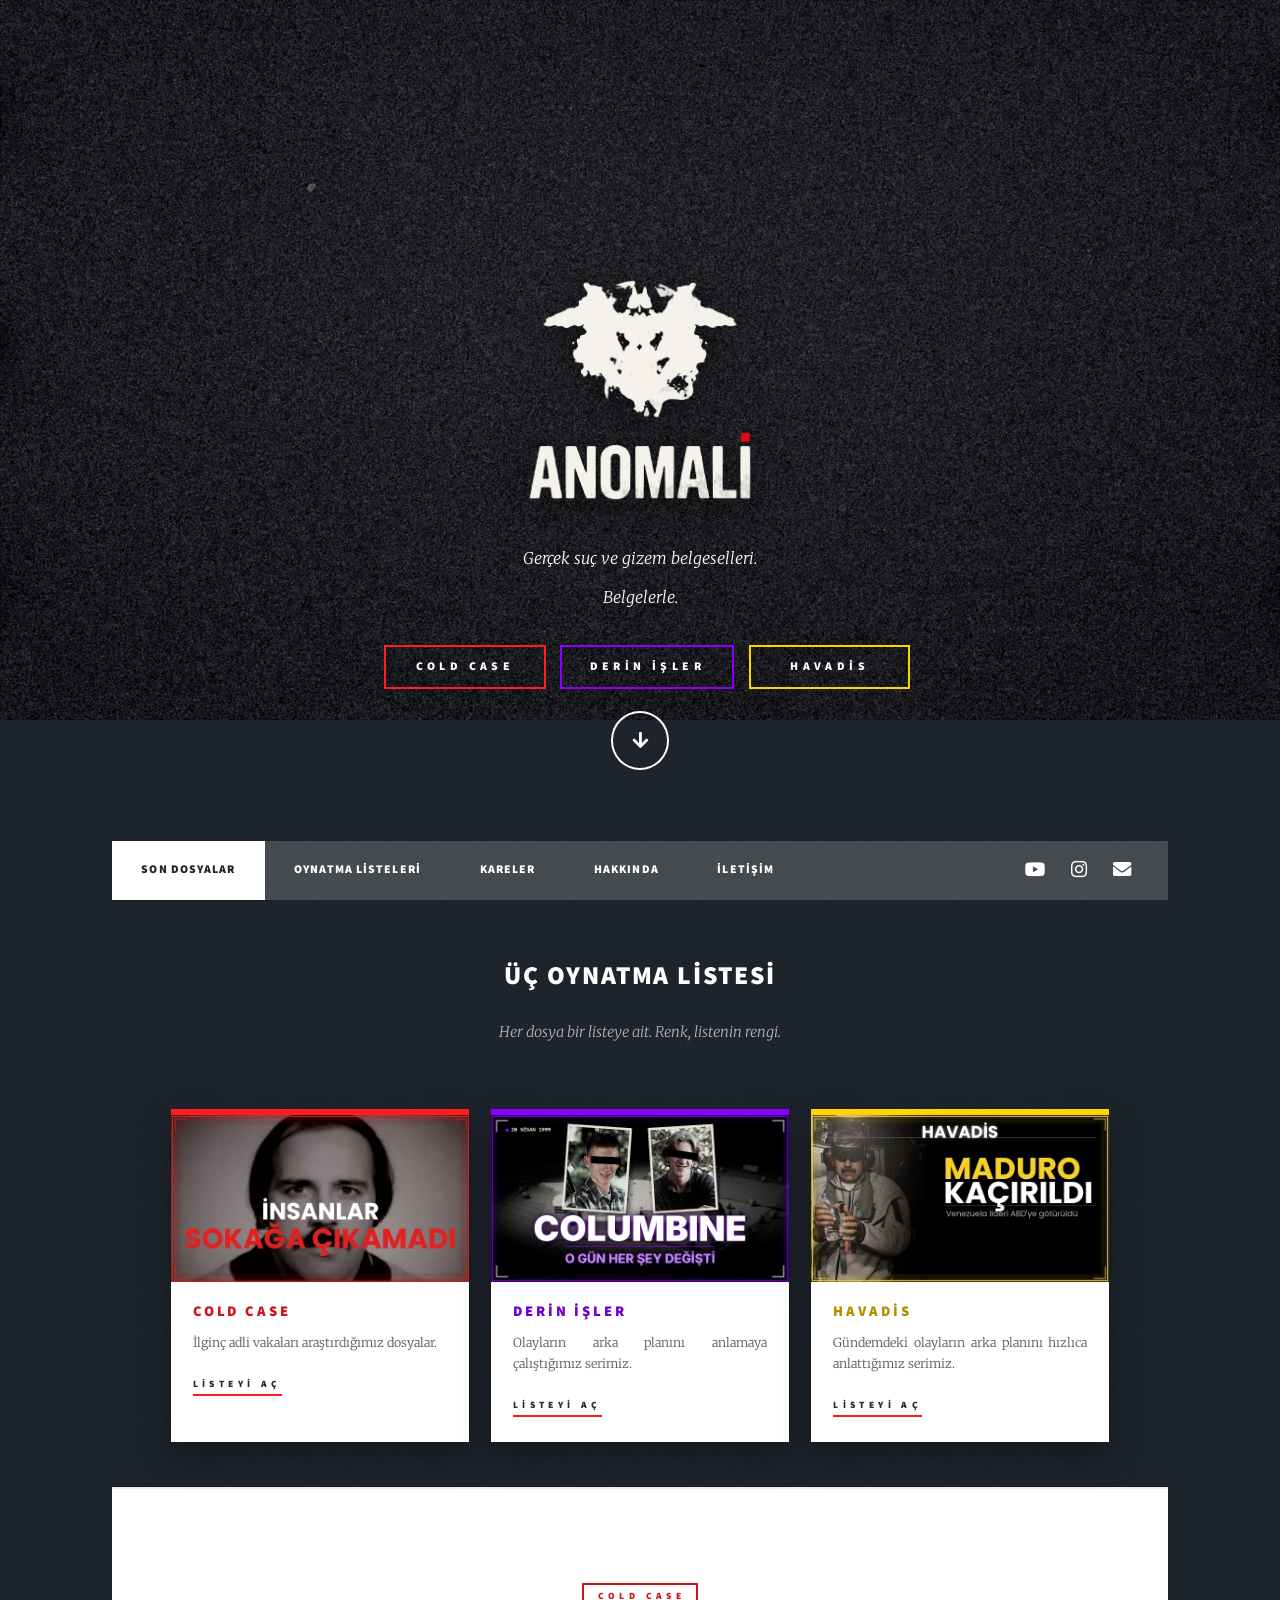
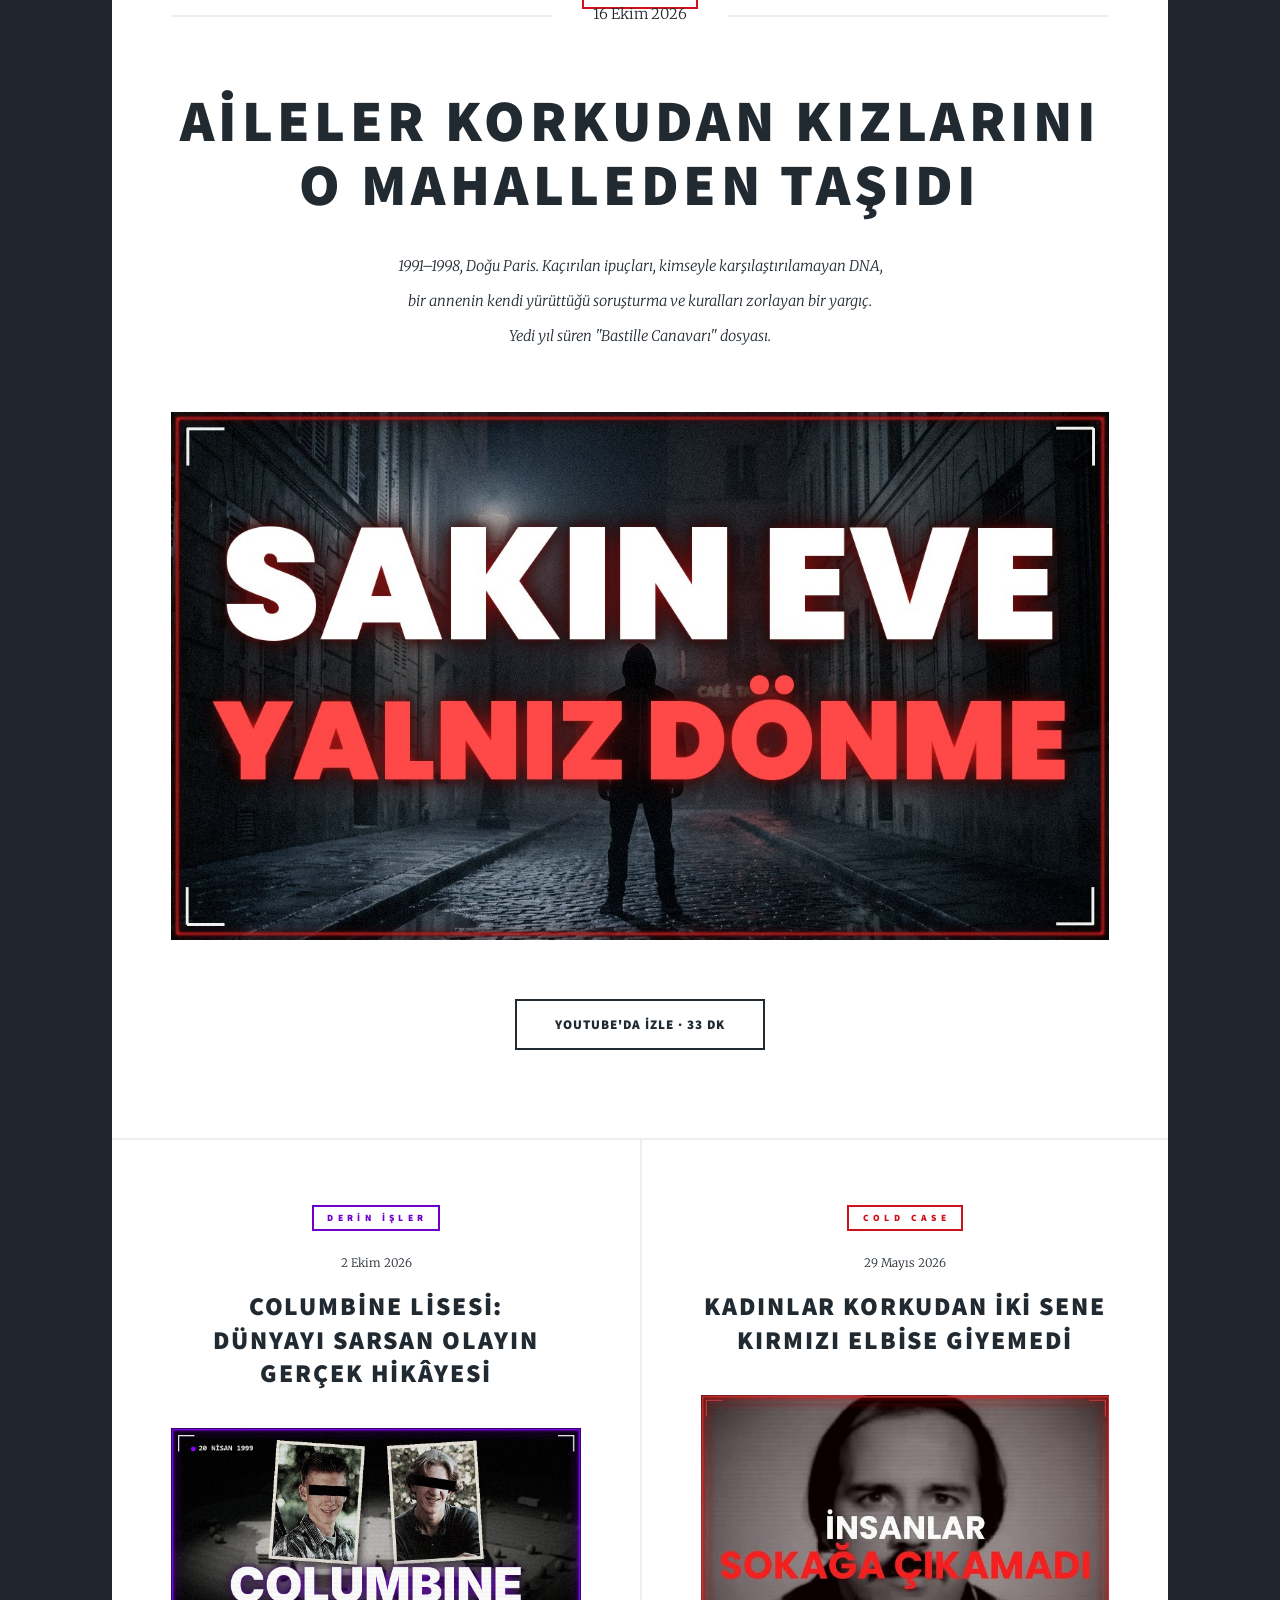
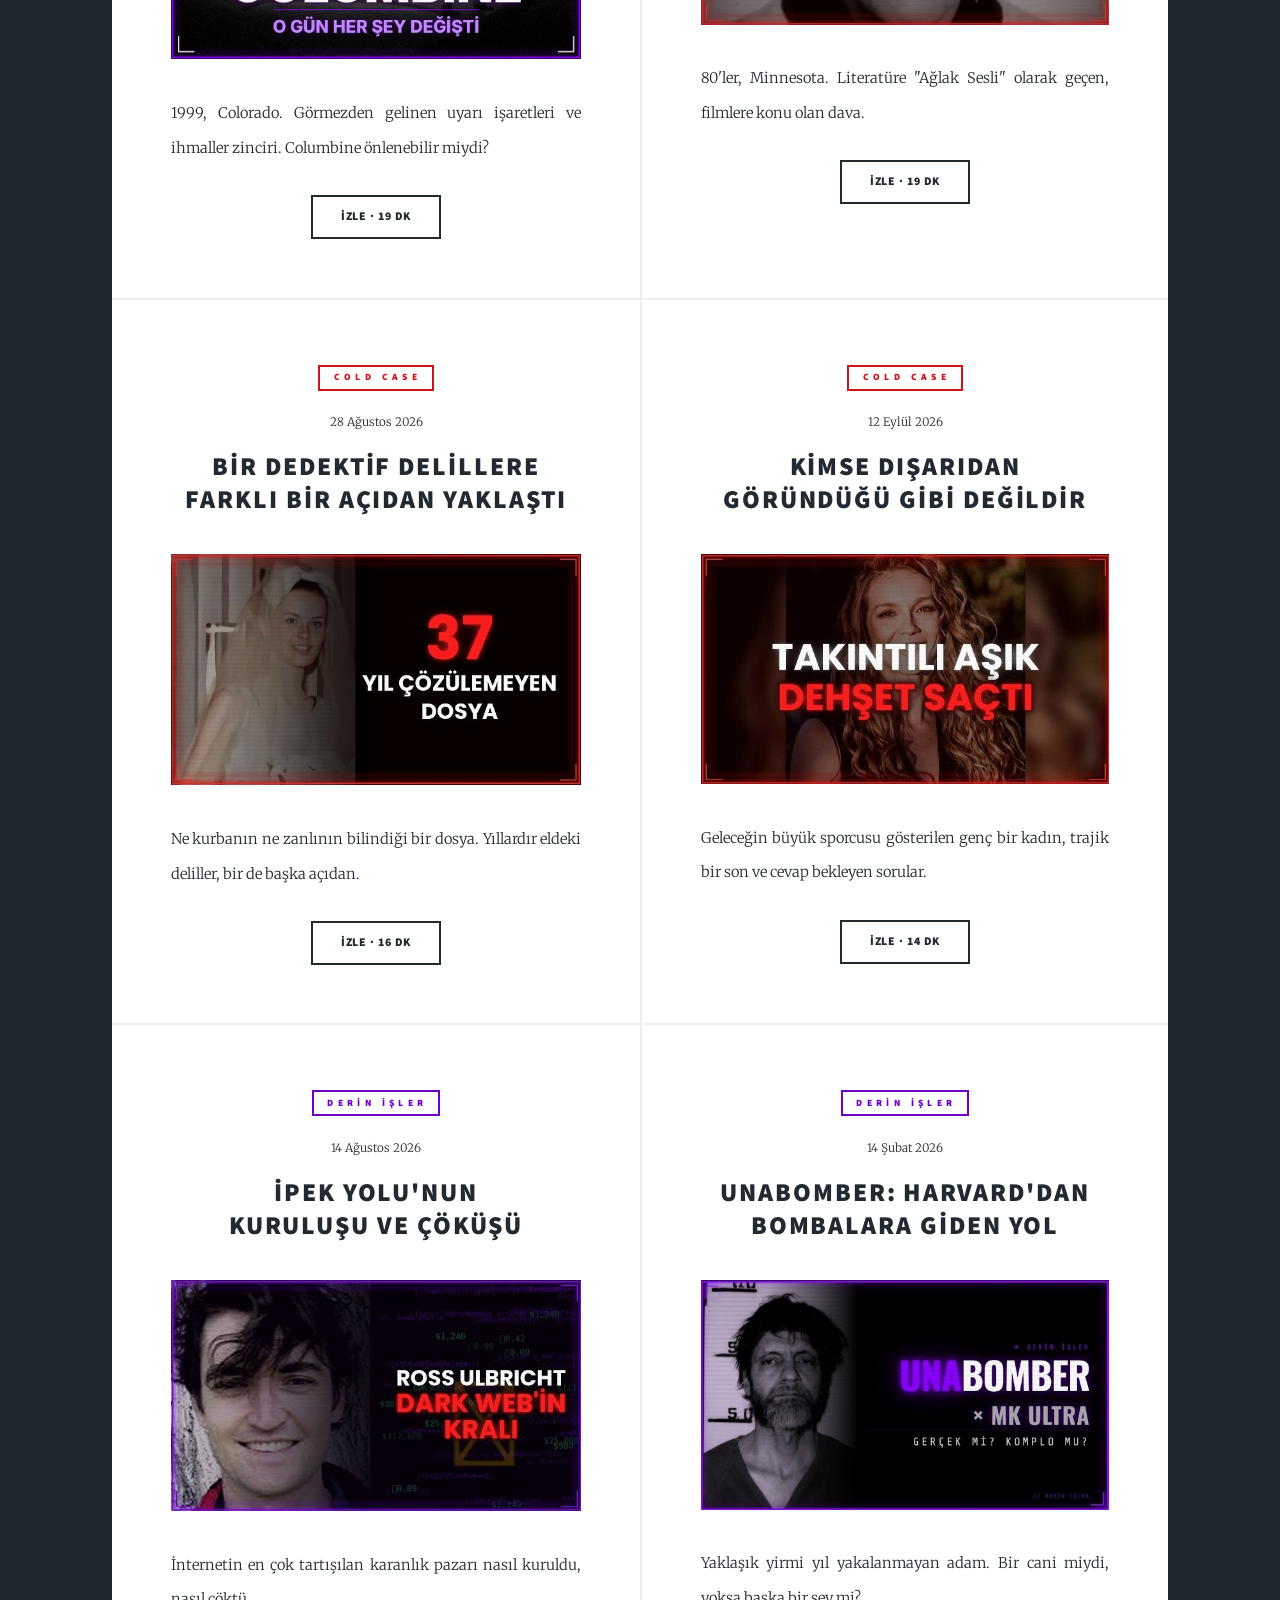
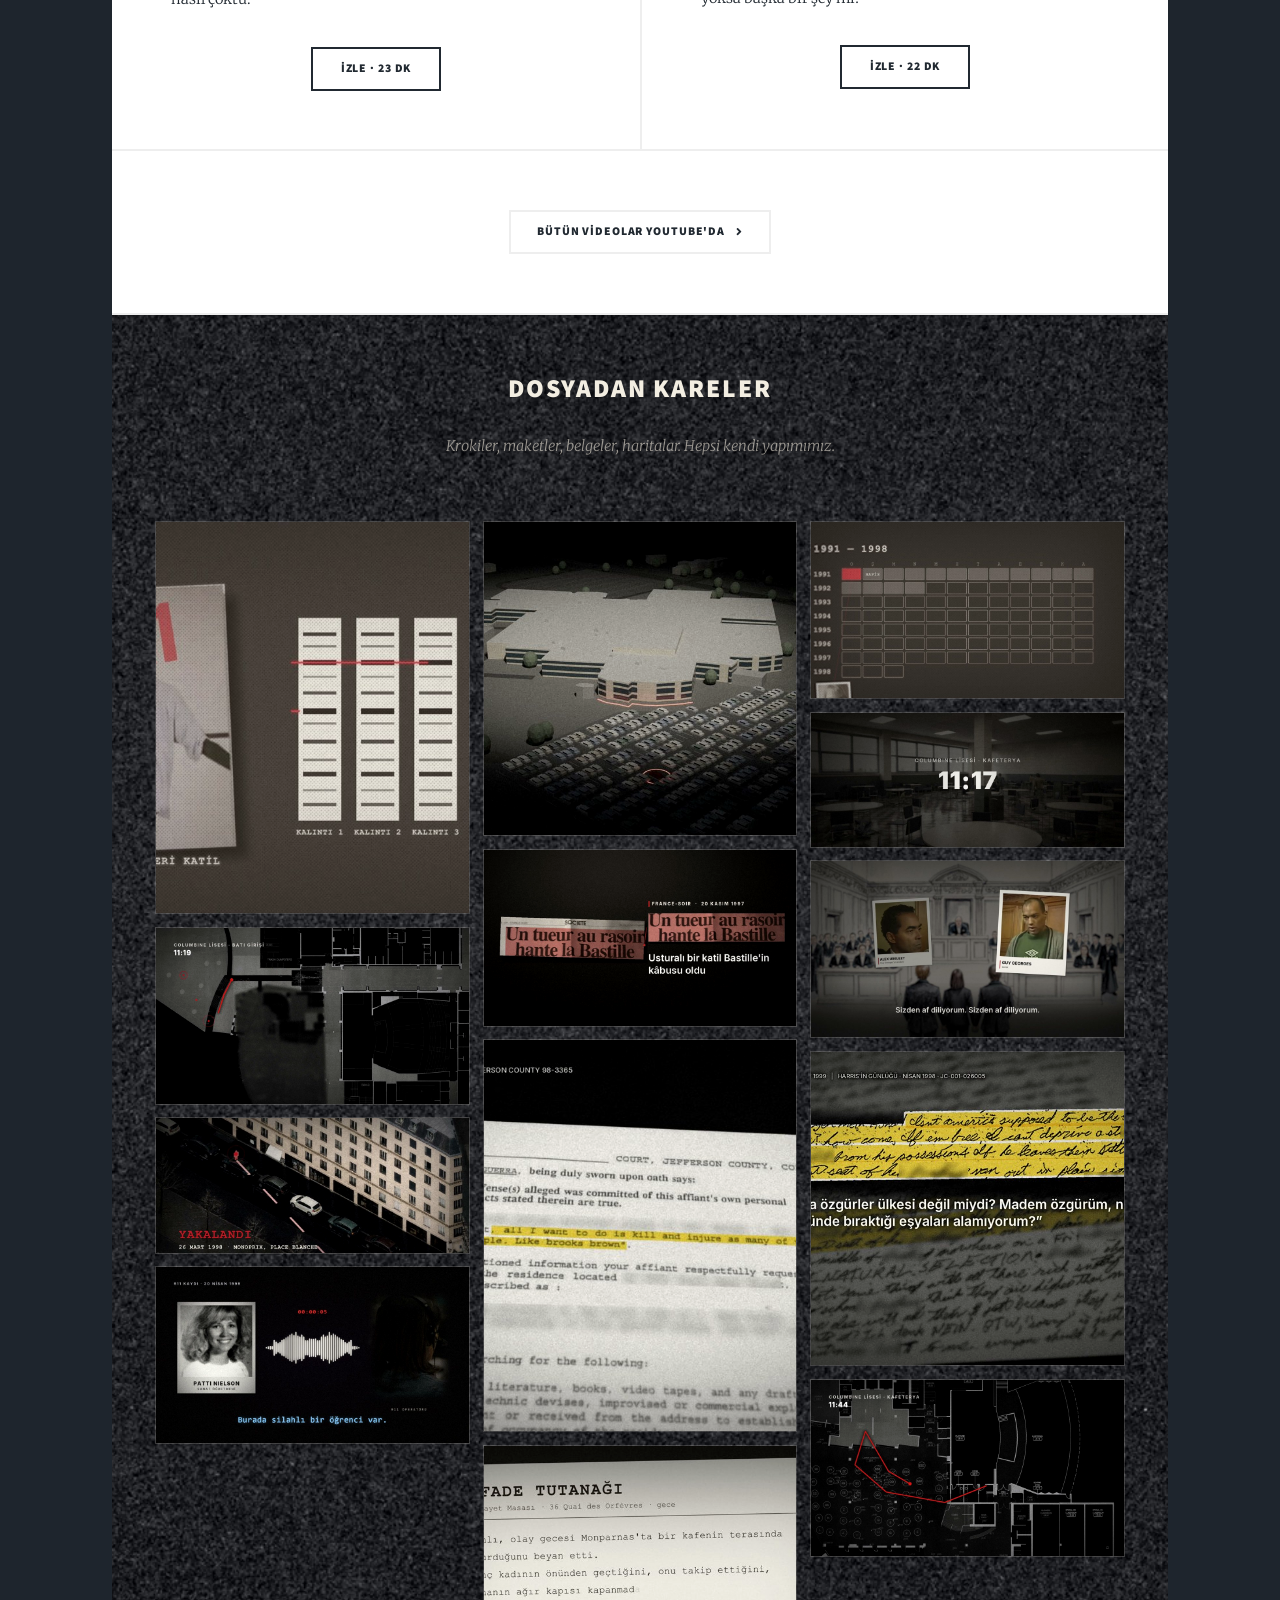
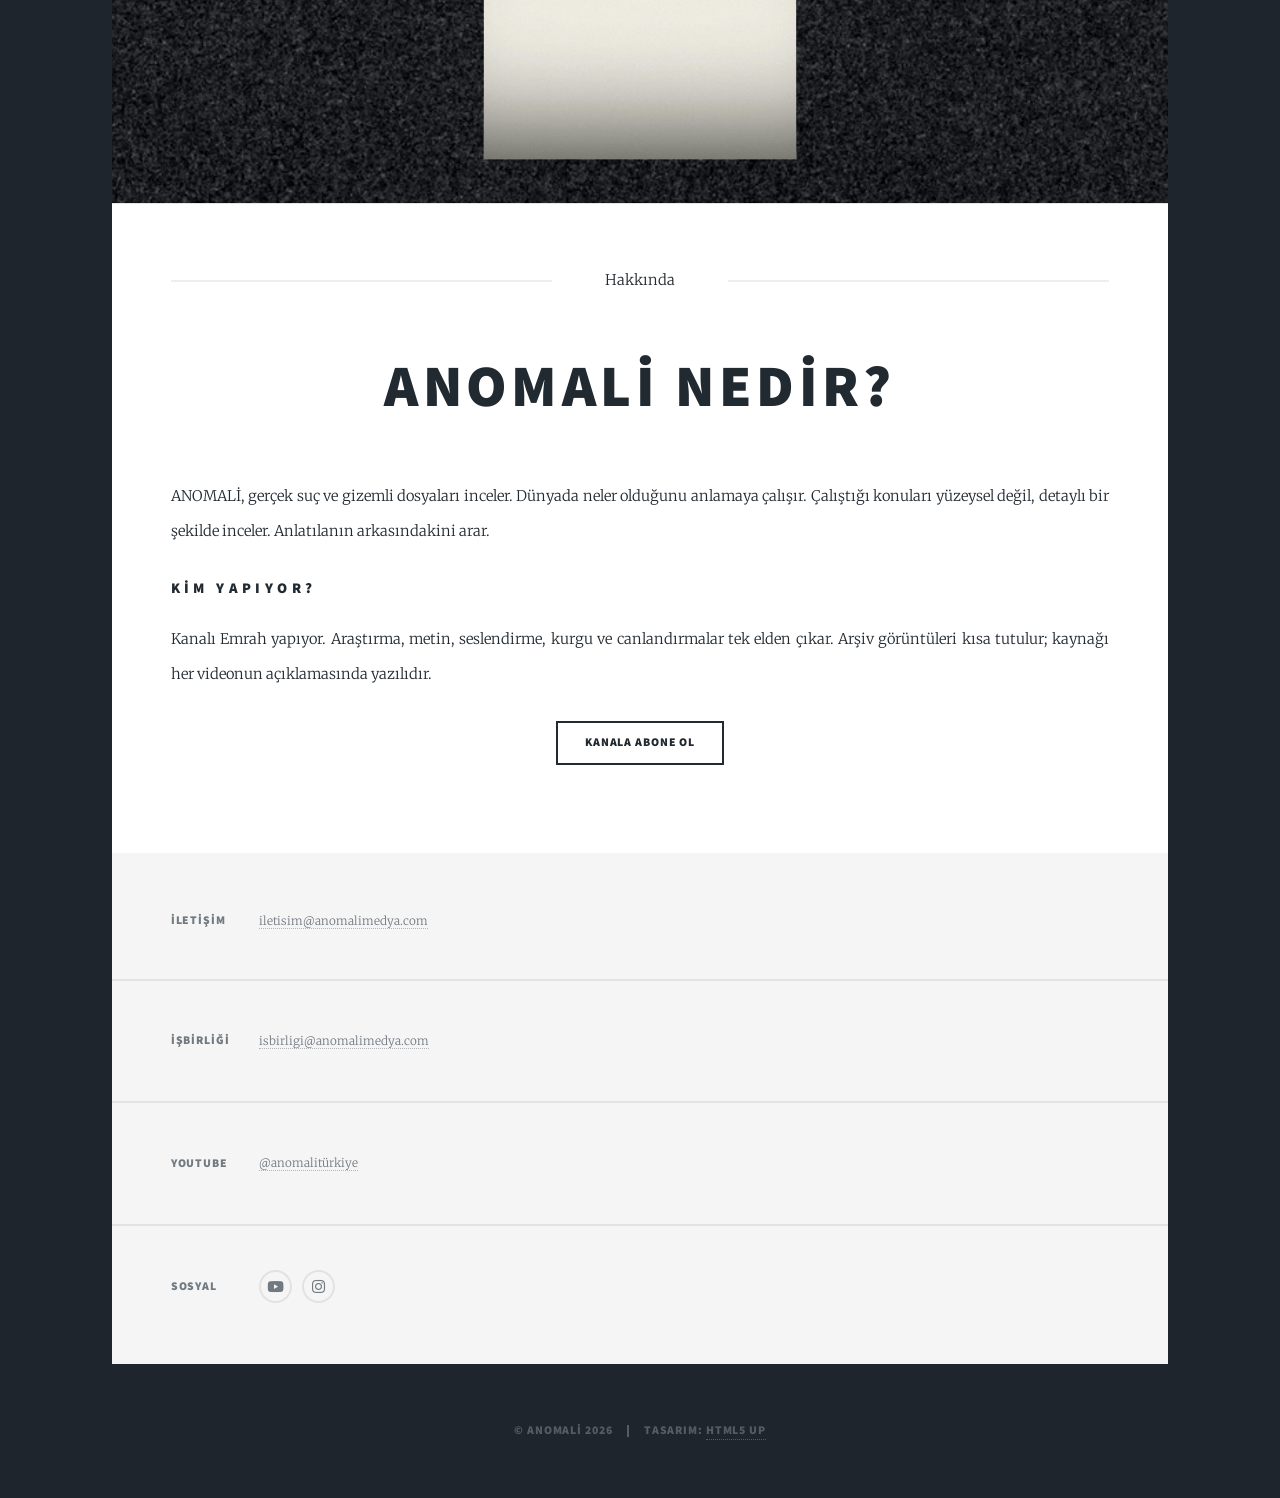
==== index.html @ 483f8692 "ANOMALİ web sitesi: ilk yayın (Massively şablonu, HTML5 UP) Co-Authored-By: Claude Opus 5.5 <noreply" ====
<!DOCTYPE HTML>
<!--
	ANOMALİ — anomalimedya.com
	Şablon: Massively by HTML5 UP (html5up.net | @ajlkn), CCA 3.0 lisansı
-->
<html lang="tr">
	<head>
		<title>ANOMALİ — Gerçek suç ve gizem belgeselleri</title>
		<meta charset="utf-8" />
		<meta name="viewport" content="width=device-width, initial-scale=1" />
		<meta name="description" content="ANOMALİ, gerçek suç ve gizem dosyalarını belgelerle anlatan bir belgesel kanalıdır. Cold Case, Derin İşler ve Havadis oynatma listeleri." />
		<link rel="stylesheet" href="assets/css/main.css" />
		<link rel="stylesheet" href="assets/css/anomali.css" />
		<noscript><link rel="stylesheet" href="assets/css/noscript.css" /></noscript>
	</head>
	<body class="is-preload">

		<!-- Wrapper -->
			<div id="wrapper" class="fade-in">

				<!-- Intro -->
					<div id="intro">
						<img class="logo-buyuk" src="images/logo_beyaz.png" alt="ANOMALİ" />
						<p>Gerçek suç ve gizem belgeselleri. <br />
						Belgelerle.</p>
						<ul class="actions liste-secenek">
							<li><a href="#listeler" class="button cold scrolly">Cold Case</a></li>
							<li><a href="#listeler" class="button derin scrolly">Derin İşler</a></li>
							<li><a href="#listeler" class="button havadis scrolly">Havadis</a></li>
						</ul>
						<ul class="actions">
							<li><a href="#header" class="button icon solid solo fa-arrow-down scrolly">Devam</a></li>
						</ul>
					</div>

				<!-- Header -->
					<header id="header">
						<a href="index.html" class="logo">ANOMALİ</a>
					</header>

				<!-- Nav -->
					<nav id="nav">
						<ul class="links">
							<li class="active"><a href="#main">Son dosyalar</a></li>
							<li><a href="#listeler">Oynatma listeleri</a></li>
							<li><a href="#kareler">Kareler</a></li>
							<li><a href="#hakkinda">Hakkında</a></li>
							<li><a href="#footer">İletişim</a></li>
						</ul>
						<ul class="icons">
							<li><a href="https://www.youtube.com/channel/UCyVfsUZTMqNmFXRKBqNx77g" class="icon brands fa-youtube"><span class="label">YouTube</span></a></li>
							<li><a href="https://www.instagram.com/anomalimedyatr" class="icon brands fa-instagram"><span class="label">Instagram</span></a></li>
							<li><a href="mailto:iletisim@anomalimedya.com" class="icon solid fa-envelope"><span class="label">E-posta</span></a></li>
						</ul>
					</nav>

				<!-- Main -->
					<div id="main">

						<!-- Oynatma listeleri -->
							<section id="listeler" class="listeler">
								<header class="major">
									<h2>Üç oynatma listesi</h2>
									<p>Her dosya bir listeye ait. Renk, listenin rengi.</p>
								</header>
								<div class="liste-kartlar">
									<a class="liste-kart cold" href="https://www.youtube.com/playlist?list=PL6TRIugwN7QX7vmYx9d5QgnBgujGQ5Q1b">
										<div class="liste-foto"><img src="images/kapak_aglak.jpg" alt="" /></div>
										<div class="liste-yazi">
											<h3>Cold Case</h3>
											<p>İlginç adli vakaları araştırdığımız dosyalar.</p>
											<span class="liste-git">Listeyi aç</span>
										</div>
									</a>
									<a class="liste-kart derin" href="https://www.youtube.com/playlist?list=PL6TRIugwN7QWEcq-kUJKHiwGOpNysEOlc">
										<div class="liste-foto"><img src="images/kapak_columbine.jpg" alt="" /></div>
										<div class="liste-yazi">
											<h3>Derin İşler</h3>
											<p>Olayların arka planını anlamaya çalıştığımız serimiz.</p>
											<span class="liste-git">Listeyi aç</span>
										</div>
									</a>
									<a class="liste-kart havadis" href="https://www.youtube.com/playlist?list=PL6TRIugwN7QVBLuHmSA-9O_YUpNxHZn48">
										<div class="liste-foto"><img src="images/kapak_maduro.jpg" alt="" /></div>
										<div class="liste-yazi">
											<h3>Havadis</h3>
											<p>Gündemdeki olayların arka planını hızlıca anlattığımız serimiz.</p>
											<span class="liste-git">Listeyi aç</span>
										</div>
									</a>
								</div>
							</section>

						<!-- Öne çıkan -->
							<article class="post featured">
								<header class="major">
									<span class="liste-etiket cold">Cold Case</span>
									<span class="date">16 Ekim 2026</span>
									<h2><a href="https://www.youtube.com/watch?v=7mvn9JGQ9wQ">Aileler Korkudan Kızlarını <br />
									O Mahalleden Taşıdı</a></h2>
									<p>1991–1998, Doğu Paris. Kaçırılan ipuçları, kimseyle karşılaştırılamayan DNA, <br />
									bir annenin kendi yürüttüğü soruşturma ve kuralları zorlayan bir yargıç. <br />
									Yedi yıl süren "Bastille Canavarı" dosyası.</p>
								</header>
								<a href="https://www.youtube.com/watch?v=7mvn9JGQ9wQ" class="image main"><img src="images/kapak_gg.jpg" alt="Aileler Korkudan Kızlarını O Mahalleden Taşıdı" /></a>
								<ul class="actions special">
									<li><a href="https://www.youtube.com/watch?v=7mvn9JGQ9wQ" class="button large">YouTube'da izle · 33 dk</a></li>
								</ul>
							</article>

						<!-- Dosyalar -->
							<section class="posts">
								<article>
									<header>
										<span class="liste-etiket derin">Derin İşler</span>
										<span class="date">2 Ekim 2026</span>
										<h2><a href="https://www.youtube.com/watch?v=jy_thrr_1U0">Columbine Lisesi: <br />Dünyayı Sarsan Olayın Gerçek Hikâyesi</a></h2>
									</header>
									<a href="https://www.youtube.com/watch?v=jy_thrr_1U0" class="image fit"><img src="images/kapak_columbine.jpg" alt="" /></a>
									<p>1999, Colorado. Görmezden gelinen uyarı işaretleri ve ihmaller zinciri. Columbine önlenebilir miydi?</p>
									<ul class="actions special">
										<li><a href="https://www.youtube.com/watch?v=jy_thrr_1U0" class="button">İzle · 19 dk</a></li>
									</ul>
								</article>
								<article>
									<header>
										<span class="liste-etiket cold">Cold Case</span>
										<span class="date">29 Mayıs 2026</span>
										<h2><a href="https://www.youtube.com/watch?v=DwsY4PlKY9Q">Kadınlar Korkudan İki Sene <br />Kırmızı Elbise Giyemedi</a></h2>
									</header>
									<a href="https://www.youtube.com/watch?v=DwsY4PlKY9Q" class="image fit"><img src="images/kapak_aglak.jpg" alt="" /></a>
									<p>80'ler, Minnesota. Literatüre "Ağlak Sesli" olarak geçen, filmlere konu olan dava.</p>
									<ul class="actions special">
										<li><a href="https://www.youtube.com/watch?v=DwsY4PlKY9Q" class="button">İzle · 19 dk</a></li>
									</ul>
								</article>
								<article>
									<header>
										<span class="liste-etiket cold">Cold Case</span>
										<span class="date">28 Ağustos 2026</span>
										<h2><a href="https://www.youtube.com/watch?v=ORldwIXzuE8">Bir Dedektif Delillere <br />Farklı Bir Açıdan Yaklaştı</a></h2>
									</header>
									<a href="https://www.youtube.com/watch?v=ORldwIXzuE8" class="image fit"><img src="images/kapak_dedektif.jpg" alt="" /></a>
									<p>Ne kurbanın ne zanlının bilindiği bir dosya. Yıllardır eldeki deliller, bir de başka açıdan.</p>
									<ul class="actions special">
										<li><a href="https://www.youtube.com/watch?v=ORldwIXzuE8" class="button">İzle · 16 dk</a></li>
									</ul>
								</article>
								<article>
									<header>
										<span class="liste-etiket cold">Cold Case</span>
										<span class="date">12 Eylül 2026</span>
										<h2><a href="https://www.youtube.com/watch?v=DMSm7R0Zic0">Kimse Dışarıdan <br />Göründüğü Gibi Değildir</a></h2>
									</header>
									<a href="https://www.youtube.com/watch?v=DMSm7R0Zic0" class="image fit"><img src="images/kapak_kimse.jpg" alt="" /></a>
									<p>Geleceğin büyük sporcusu gösterilen genç bir kadın, trajik bir son ve cevap bekleyen sorular.</p>
									<ul class="actions special">
										<li><a href="https://www.youtube.com/watch?v=DMSm7R0Zic0" class="button">İzle · 14 dk</a></li>
									</ul>
								</article>
								<article>
									<header>
										<span class="liste-etiket derin">Derin İşler</span>
										<span class="date">14 Ağustos 2026</span>
										<h2><a href="https://www.youtube.com/watch?v=UBeL_3GaE80">İpek Yolu'nun <br />Kuruluşu ve Çöküşü</a></h2>
									</header>
									<a href="https://www.youtube.com/watch?v=UBeL_3GaE80" class="image fit"><img src="images/kapak_ipekyolu.jpg" alt="" /></a>
									<p>İnternetin en çok tartışılan karanlık pazarı nasıl kuruldu, nasıl çöktü.</p>
									<ul class="actions special">
										<li><a href="https://www.youtube.com/watch?v=UBeL_3GaE80" class="button">İzle · 23 dk</a></li>
									</ul>
								</article>
								<article>
									<header>
										<span class="liste-etiket derin">Derin İşler</span>
										<span class="date">14 Şubat 2026</span>
										<h2><a href="https://www.youtube.com/watch?v=0Mv1H_fLnug">Unabomber: Harvard'dan <br />Bombalara Giden Yol</a></h2>
									</header>
									<a href="https://www.youtube.com/watch?v=0Mv1H_fLnug" class="image fit"><img src="images/kapak_unabomber.jpg" alt="" /></a>
									<p>Yaklaşık yirmi yıl yakalanmayan adam. Bir cani miydi, yoksa başka bir şey mi?</p>
									<ul class="actions special">
										<li><a href="https://www.youtube.com/watch?v=0Mv1H_fLnug" class="button">İzle · 22 dk</a></li>
									</ul>
								</article>
							</section>

						<!-- Hepsi -->
							<footer>
								<div class="pagination">
									<a href="https://www.youtube.com/channel/UCyVfsUZTMqNmFXRKBqNx77g/videos" class="next">Bütün videolar YouTube'da</a>
								</div>
							</footer>

						<!-- Dosyadan kareler (film-grab tarzı; yalnız kendi yapımımız, YZ yok) -->
							<section id="kareler" class="kareler">
								<header class="major">
									<h2>Dosyadan kareler</h2>
									<p>Krokiler, maketler, belgeler, haritalar. Hepsi kendi yapımımız.</p>
								</header>
								<div class="kare-izgara">
									<a class="kare k-dik" href="https://www.youtube.com/watch?v=7mvn9JGQ9wQ"><img src="images/kare/gg_dna.jpg" alt="" loading="lazy" /><span><b>Guy Georges</b> DNA kalıntısı</span></a>
									<a class="kare" href="https://www.youtube.com/watch?v=jy_thrr_1U0"><img src="images/kare/co_kroki.jpg" alt="" loading="lazy" /><span><b>Columbine</b> Batı girişi, 11:19</span></a>
									<a class="kare k-genis" href="https://www.youtube.com/watch?v=7mvn9JGQ9wQ"><img src="images/kare/gg_harita.jpg" alt="" loading="lazy" /><span><b>Guy Georges</b> Yakalandı, 26 Mart 1998</span></a>
									<a class="kare" href="https://www.youtube.com/watch?v=jy_thrr_1U0"><img src="images/kare/co_911.jpg" alt="" loading="lazy" /><span><b>Columbine</b> 911 kaydı</span></a>
									<a class="kare k-kare" href="https://www.youtube.com/watch?v=jy_thrr_1U0"><img src="images/kare/co_maket.jpg" alt="" loading="lazy" /><span><b>Columbine</b> Okul maketi</span></a>
									<a class="kare" href="https://www.youtube.com/watch?v=7mvn9JGQ9wQ"><img src="images/kare/gg_gazete.jpg" alt="" loading="lazy" /><span><b>Guy Georges</b> France-Soir, 1997</span></a>
									<a class="kare k-dik" href="https://www.youtube.com/watch?v=jy_thrr_1U0"><img src="images/kare/co_arama.jpg" alt="" loading="lazy" /><span><b>Columbine</b> Arama emri taslağı</span></a>
									<a class="kare k-kare" href="https://www.youtube.com/watch?v=7mvn9JGQ9wQ"><img src="images/kare/gg_tutanak.jpg" alt="" loading="lazy" /><span><b>Guy Georges</b> İfade tutanağı</span></a>
									<a class="kare" href="https://www.youtube.com/watch?v=7mvn9JGQ9wQ"><img src="images/kare/gg_takvim.jpg" alt="" loading="lazy" /><span><b>Guy Georges</b> 1991–1998 takvimi</span></a>
									<a class="kare k-genis" href="https://www.youtube.com/watch?v=jy_thrr_1U0"><img src="images/kare/co_saat.jpg" alt="" loading="lazy" /><span><b>Columbine</b> Kafeterya, 11:17</span></a>
									<a class="kare" href="https://www.youtube.com/watch?v=7mvn9JGQ9wQ"><img src="images/kare/gg_itiraf.jpg" alt="" loading="lazy" /><span><b>Guy Georges</b> Mahkeme, itiraf</span></a>
									<a class="kare k-kare" href="https://www.youtube.com/watch?v=jy_thrr_1U0"><img src="images/kare/co_gunluk.jpg" alt="" loading="lazy" /><span><b>Columbine</b> Günlük</span></a>
									<a class="kare" href="https://www.youtube.com/watch?v=jy_thrr_1U0"><img src="images/kare/co_guzergah.jpg" alt="" loading="lazy" /><span><b>Columbine</b> Güzergâh, 11:44</span></a>
								</div>
							</section>

						<!-- Hakkında -->
							<article class="post" id="hakkinda">
								<header class="major">
									<span class="date">Hakkında</span>
									<h2>ANOMALİ nedir?</h2>
								</header>
								<p>ANOMALİ, gerçek suç ve gizemli dosyaları inceler. Dünyada neler olduğunu anlamaya çalışır. Çalıştığı konuları yüzeysel değil, detaylı bir şekilde inceler. Anlatılanın arkasındakini arar.</p>
								<h3>Kim yapıyor?</h3>
								<p>Kanalı Emrah yapıyor. Araştırma, metin, seslendirme, kurgu ve canlandırmalar tek elden çıkar. Arşiv görüntüleri kısa tutulur; kaynağı her videonun açıklamasında yazılıdır.</p>
								<ul class="actions special">
									<li><a href="https://www.youtube.com/channel/UCyVfsUZTMqNmFXRKBqNx77g?sub_confirmation=1" class="button">Kanala abone ol</a></li>
								</ul>
							</article>

					</div>

				<!-- Footer -->
					<footer id="footer">
						<section class="split contact">
							<section class="alt">
								<h3>İletişim</h3>
								<p><a href="mailto:iletisim@anomalimedya.com">iletisim@anomalimedya.com</a></p>
							</section>
							<section>
								<h3>İşbirliği</h3>
								<p><a href="mailto:isbirligi@anomalimedya.com">isbirligi@anomalimedya.com</a></p>
							</section>
							<section>
								<h3>YouTube</h3>
								<p><a href="https://www.youtube.com/channel/UCyVfsUZTMqNmFXRKBqNx77g">@anomalitürkiye</a></p>
							</section>
							<section>
								<h3>Sosyal</h3>
								<ul class="icons alt">
									<li><a href="https://www.youtube.com/channel/UCyVfsUZTMqNmFXRKBqNx77g" class="icon brands alt fa-youtube"><span class="label">YouTube</span></a></li>
									<li><a href="https://www.instagram.com/anomalimedyatr" class="icon brands alt fa-instagram"><span class="label">Instagram</span></a></li>
								</ul>
							</section>
						</section>
					</footer>

				<!-- Copyright -->
					<div id="copyright">
						<ul><li>&copy; ANOMALİ 2026</li><li>Tasarım: <a href="https://html5up.net">HTML5 UP</a></li></ul>
					</div>

			</div>

		<!-- Scripts -->
			<script src="assets/js/jquery.min.js"></script>
			<script src="assets/js/jquery.scrollex.min.js"></script>
			<script src="assets/js/jquery.scrolly.min.js"></script>
			<script src="assets/js/browser.min.js"></script>
			<script src="assets/js/breakpoints.min.js"></script>
			<script src="assets/js/util.js"></script>
			<script src="assets/js/main.js"></script>

	</body>
</html>
---- assets/css/main.css ----
@import url(fontawesome-all.min.css);
@import url("https://fonts.googleapis.com/css?family=Merriweather:300,700,300italic,700italic|Source+Sans+Pro:900");

/*
	Massively by HTML5 UP
	html5up.net | @ajlkn
	Free for personal and commercial use under the CCA 3.0 license (html5up.net/license)
*/

html, body, div, span, applet, object,
iframe, h1, h2, h3, h4, h5, h6, p, blockquote,
pre, a, abbr, acronym, address, big, cite,
code, del, dfn, em, img, ins, kbd, q, s, samp,
small, strike, strong, sub, sup, tt, var, b,
u, i, center, dl, dt, dd, ol, ul, li, fieldset,
form, label, legend, table, caption, tbody,
tfoot, thead, tr, th, td, article, aside,
canvas, details, embed, figure, figcaption,
footer, header, hgroup, menu, nav, output, ruby,
section, summary, time, mark, audio, video {
	margin: 0;
	padding: 0;
	border: 0;
	font-size: 100%;
	font: inherit;
	vertical-align: baseline;}

article, aside, details, figcaption, figure,
footer, header, hgroup, menu, nav, section {
	display: block;}

body {
	line-height: 1;
}

ol, ul {
	list-style: none;
}

blockquote, q {
	quotes: none;
}

	blockquote:before, blockquote:after, q:before, q:after {
		content: '';
		content: none;
	}

table {
	border-collapse: collapse;
	border-spacing: 0;
}

body {
	-webkit-text-size-adjust: none;
}

mark {
	background-color: transparent;
	color: inherit;
}

input::-moz-focus-inner {
	border: 0;
	padding: 0;
}

input, select, textarea {
	-moz-appearance: none;
	-webkit-appearance: none;
	-ms-appearance: none;
	appearance: none;
}

/* Basic */

	@-ms-viewport {
		width: device-width;
	}

	body {
		-ms-overflow-style: scrollbar;
	}

	@media screen and (max-width: 480px) {

		html, body {
			min-width: 320px;
		}

	}

	html {
		box-sizing: border-box;
	}

	*, *:before, *:after {
		box-sizing: inherit;
	}

	body {
		background-color: #1e252d;
	}

		body.is-preload *, body.is-preload *:before, body.is-preload *:after {
			-moz-animation: none !important;
			-webkit-animation: none !important;
			-ms-animation: none !important;
			animation: none !important;
			-moz-transition: none !important;
			-webkit-transition: none !important;
			-ms-transition: none !important;
			transition: none !important;
		}

/* Type */

	html {
		font-size: 16pt;
	}

		@media screen and (max-width: 1680px) {

			html {
				font-size: 12pt;
			}

		}

		@media screen and (max-width: 1280px) {

			html {
				font-size: 11pt;
			}

		}

		@media screen and (max-width: 360px) {

			html {
				font-size: 10pt;
			}

		}

	body {
		color: #212931;
	}

	body, input, select, textarea {
		font-family: "Merriweather", Georgia, serif;
		font-weight: 300;
		font-size: 1rem;
		line-height: 2.375;
	}

	a {
		-moz-transition: color 0.2s ease-in-out, background-color 0.2s ease-in-out, border-color 0.2s ease-in-out, box-shadow 0.2s ease-in-out;
		-webkit-transition: color 0.2s ease-in-out, background-color 0.2s ease-in-out, border-color 0.2s ease-in-out, box-shadow 0.2s ease-in-out;
		-ms-transition: color 0.2s ease-in-out, background-color 0.2s ease-in-out, border-color 0.2s ease-in-out, box-shadow 0.2s ease-in-out;
		transition: color 0.2s ease-in-out, background-color 0.2s ease-in-out, border-color 0.2s ease-in-out, box-shadow 0.2s ease-in-out;
		border-bottom: dotted 1px;
		text-decoration: none;
	}

		a:hover {
			border-bottom-color: transparent;
		}

	strong, b {
		font-weight: 600;
	}

	em, i {
		font-style: italic;
	}

	p {
		text-align: justify;
		margin: 0 0 2rem 0;
	}

	h1, h2, h3, h4, h5, h6 {
		font-family: "Source Sans Pro", Helvetica, sans-serif;
		font-weight: 900;
		line-height: 1.5;
		letter-spacing: 0.075em;
		text-transform: uppercase;
		margin: 0 0 1rem 0;
	}

		h1 a, h2 a, h3 a, h4 a, h5 a, h6 a {
			border-bottom: 0;
			color: inherit;
			text-decoration: none;
		}

	h1 {
		font-size: 4rem;
		line-height: 1.1;
		margin: 0 0 2rem 0;
	}

	h2 {
		font-size: 1.75rem;
		line-height: 1.3;
		margin: 0 0 1.5rem 0;
	}

	h3 {
		font-size: 1.25rem;
		margin: 0 0 1.5rem 0;
	}

	h4 {
		font-size: 1rem;
	}

	h5 {
		font-size: 0.9rem;
	}

	h6 {
		font-size: 0.8rem;
	}

	sub {
		font-size: 0.8rem;
		position: relative;
		top: 0.5rem;
	}

	sup {
		font-size: 0.8rem;
		position: relative;
		top: -0.5rem;
	}

	blockquote {
		border-left: solid 4px;
		font-style: italic;
		margin: 0 0 2rem 0;
		padding: 0.5rem 0 0.5rem 2rem;
	}

	code {
		border: solid 2px;
		font-family: "Courier New", monospace;
		font-size: 0.9rem;
		margin: 0 0.25rem;
		padding: 0.25rem 0.65rem;
	}

	pre {
		-webkit-overflow-scrolling: touch;
		font-family: "Courier New", monospace;
		font-size: 0.9rem;
		margin: 0 0 2rem 0;
	}

		pre code {
			display: block;
			line-height: 1.75;
			padding: 1rem 1.5rem;
			overflow-x: auto;
		}

	hr {
		border: 0;
		border-bottom: solid 2px;
		margin: 3rem 0;
	}

		hr.major {
			margin: 5rem 0;
		}

	.align-left {
		text-align: left;
	}

	.align-center {
		text-align: center;
	}

	.align-right {
		text-align: right;
	}

	input, select, textarea {
		color: #212931;
	}

	a {
		color: #212931;
		border-bottom-color: rgba(33, 41, 49, 0.5);
	}

		a:hover {
			border-bottom-color: transparent;
			color: #FF1E1E !important;
		}

	strong, b {
		color: #212931;
	}

	h1, h2, h3, h4, h5, h6 {
		color: #212931;
	}

	blockquote {
		border-left-color: #eeeeee;
	}

	code {
		background: rgba(220, 220, 220, 0.25);
		border-color: #eeeeee;
	}

	hr {
		border-bottom-color: #eeeeee;
	}

/* Row */

	.row {
		display: flex;
		flex-wrap: wrap;
		box-sizing: border-box;
		align-items: stretch;
	}

		.row > * {
			box-sizing: border-box;
		}

		.row.gtr-uniform > * > :last-child {
			margin-bottom: 0;
		}

		.row.aln-left {
			justify-content: flex-start;
		}

		.row.aln-center {
			justify-content: center;
		}

		.row.aln-right {
			justify-content: flex-end;
		}

		.row.aln-top {
			align-items: flex-start;
		}

		.row.aln-middle {
			align-items: center;
		}

		.row.aln-bottom {
			align-items: flex-end;
		}

		.row > .imp {
			order: -1;
		}

		.row > .col-1 {
			width: 8.33333%;
		}

		.row > .off-1 {
			margin-left: 8.33333%;
		}

		.row > .col-2 {
			width: 16.66667%;
		}

		.row > .off-2 {
			margin-left: 16.66667%;
		}

		.row > .col-3 {
			width: 25%;
		}

		.row > .off-3 {
			margin-left: 25%;
		}

		.row > .col-4 {
			width: 33.33333%;
		}

		.row > .off-4 {
			margin-left: 33.33333%;
		}

		.row > .col-5 {
			width: 41.66667%;
		}

		.row > .off-5 {
			margin-left: 41.66667%;
		}

		.row > .col-6 {
			width: 50%;
		}

		.row > .off-6 {
			margin-left: 50%;
		}

		.row > .col-7 {
			width: 58.33333%;
		}

		.row > .off-7 {
			margin-left: 58.33333%;
		}

		.row > .col-8 {
			width: 66.66667%;
		}

		.row > .off-8 {
			margin-left: 66.66667%;
		}

		.row > .col-9 {
			width: 75%;
		}

		.row > .off-9 {
			margin-left: 75%;
		}

		.row > .col-10 {
			width: 83.33333%;
		}

		.row > .off-10 {
			margin-left: 83.33333%;
		}

		.row > .col-11 {
			width: 91.66667%;
		}

		.row > .off-11 {
			margin-left: 91.66667%;
		}

		.row > .col-12 {
			width: 100%;
		}

		.row > .off-12 {
			margin-left: 100%;
		}

		.row.gtr-0 {
			margin-top: 0;
			margin-left: 0rem;
		}

			.row.gtr-0 > * {
				padding: 0 0 0 0rem;
			}

			.row.gtr-0.gtr-uniform {
				margin-top: 0rem;
			}

				.row.gtr-0.gtr-uniform > * {
					padding-top: 0rem;
				}

		.row.gtr-25 {
			margin-top: 0;
			margin-left: -0.375rem;
		}

			.row.gtr-25 > * {
				padding: 0 0 0 0.375rem;
			}

			.row.gtr-25.gtr-uniform {
				margin-top: -0.375rem;
			}

				.row.gtr-25.gtr-uniform > * {
					padding-top: 0.375rem;
				}

		.row.gtr-50 {
			margin-top: 0;
			margin-left: -0.75rem;
		}

			.row.gtr-50 > * {
				padding: 0 0 0 0.75rem;
			}

			.row.gtr-50.gtr-uniform {
				margin-top: -0.75rem;
			}

				.row.gtr-50.gtr-uniform > * {
					padding-top: 0.75rem;
				}

		.row {
			margin-top: 0;
			margin-left: -1.5rem;
		}

			.row > * {
				padding: 0 0 0 1.5rem;
			}

			.row.gtr-uniform {
				margin-top: -1.5rem;
			}

				.row.gtr-uniform > * {
					padding-top: 1.5rem;
				}

		.row.gtr-150 {
			margin-top: 0;
			margin-left: -2.25rem;
		}

			.row.gtr-150 > * {
				padding: 0 0 0 2.25rem;
			}

			.row.gtr-150.gtr-uniform {
				margin-top: -2.25rem;
			}

				.row.gtr-150.gtr-uniform > * {
					padding-top: 2.25rem;
				}

		.row.gtr-200 {
			margin-top: 0;
			margin-left: -3rem;
		}

			.row.gtr-200 > * {
				padding: 0 0 0 3rem;
			}

			.row.gtr-200.gtr-uniform {
				margin-top: -3rem;
			}

				.row.gtr-200.gtr-uniform > * {
					padding-top: 3rem;
				}

		@media screen and (max-width: 1680px) {

			.row {
				display: flex;
				flex-wrap: wrap;
				box-sizing: border-box;
				align-items: stretch;
			}

				.row > * {
					box-sizing: border-box;
				}

				.row.gtr-uniform > * > :last-child {
					margin-bottom: 0;
				}

				.row.aln-left {
					justify-content: flex-start;
				}

				.row.aln-center {
					justify-content: center;
				}

				.row.aln-right {
					justify-content: flex-end;
				}

				.row.aln-top {
					align-items: flex-start;
				}

				.row.aln-middle {
					align-items: center;
				}

				.row.aln-bottom {
					align-items: flex-end;
				}

				.row > .imp-xlarge {
					order: -1;
				}

				.row > .col-1-xlarge {
					width: 8.33333%;
				}

				.row > .off-1-xlarge {
					margin-left: 8.33333%;
				}

				.row > .col-2-xlarge {
					width: 16.66667%;
				}

				.row > .off-2-xlarge {
					margin-left: 16.66667%;
				}

				.row > .col-3-xlarge {
					width: 25%;
				}

				.row > .off-3-xlarge {
					margin-left: 25%;
				}

				.row > .col-4-xlarge {
					width: 33.33333%;
				}

				.row > .off-4-xlarge {
					margin-left: 33.33333%;
				}

				.row > .col-5-xlarge {
					width: 41.66667%;
				}

				.row > .off-5-xlarge {
					margin-left: 41.66667%;
				}

				.row > .col-6-xlarge {
					width: 50%;
				}

				.row > .off-6-xlarge {
					margin-left: 50%;
				}

				.row > .col-7-xlarge {
					width: 58.33333%;
				}

				.row > .off-7-xlarge {
					margin-left: 58.33333%;
				}

				.row > .col-8-xlarge {
					width: 66.66667%;
				}

				.row > .off-8-xlarge {
					margin-left: 66.66667%;
				}

				.row > .col-9-xlarge {
					width: 75%;
				}

				.row > .off-9-xlarge {
					margin-left: 75%;
				}

				.row > .col-10-xlarge {
					width: 83.33333%;
				}

				.row > .off-10-xlarge {
					margin-left: 83.33333%;
				}

				.row > .col-11-xlarge {
					width: 91.66667%;
				}

				.row > .off-11-xlarge {
					margin-left: 91.66667%;
				}

				.row > .col-12-xlarge {
					width: 100%;
				}

				.row > .off-12-xlarge {
					margin-left: 100%;
				}

				.row.gtr-0 {
					margin-top: 0;
					margin-left: 0rem;
				}

					.row.gtr-0 > * {
						padding: 0 0 0 0rem;
					}

					.row.gtr-0.gtr-uniform {
						margin-top: 0rem;
					}

						.row.gtr-0.gtr-uniform > * {
							padding-top: 0rem;
						}

				.row.gtr-25 {
					margin-top: 0;
					margin-left: -0.375rem;
				}

					.row.gtr-25 > * {
						padding: 0 0 0 0.375rem;
					}

					.row.gtr-25.gtr-uniform {
						margin-top: -0.375rem;
					}

						.row.gtr-25.gtr-uniform > * {
							padding-top: 0.375rem;
						}

				.row.gtr-50 {
					margin-top: 0;
					margin-left: -0.75rem;
				}

					.row.gtr-50 > * {
						padding: 0 0 0 0.75rem;
					}

					.row.gtr-50.gtr-uniform {
						margin-top: -0.75rem;
					}

						.row.gtr-50.gtr-uniform > * {
							padding-top: 0.75rem;
						}

				.row {
					margin-top: 0;
					margin-left: -1.5rem;
				}

					.row > * {
						padding: 0 0 0 1.5rem;
					}

					.row.gtr-uniform {
						margin-top: -1.5rem;
					}

						.row.gtr-uniform > * {
							padding-top: 1.5rem;
						}

				.row.gtr-150 {
					margin-top: 0;
					margin-left: -2.25rem;
				}

					.row.gtr-150 > * {
						padding: 0 0 0 2.25rem;
					}

					.row.gtr-150.gtr-uniform {
						margin-top: -2.25rem;
					}

						.row.gtr-150.gtr-uniform > * {
							padding-top: 2.25rem;
						}

				.row.gtr-200 {
					margin-top: 0;
					margin-left: -3rem;
				}

					.row.gtr-200 > * {
						padding: 0 0 0 3rem;
					}

					.row.gtr-200.gtr-uniform {
						margin-top: -3rem;
					}

						.row.gtr-200.gtr-uniform > * {
							padding-top: 3rem;
						}

		}

		@media screen and (max-width: 1280px) {

			.row {
				display: flex;
				flex-wrap: wrap;
				box-sizing: border-box;
				align-items: stretch;
			}

				.row > * {
					box-sizing: border-box;
				}

				.row.gtr-uniform > * > :last-child {
					margin-bottom: 0;
				}

				.row.aln-left {
					justify-content: flex-start;
				}

				.row.aln-center {
					justify-content: center;
				}

				.row.aln-right {
					justify-content: flex-end;
				}

				.row.aln-top {
					align-items: flex-start;
				}

				.row.aln-middle {
					align-items: center;
				}

				.row.aln-bottom {
					align-items: flex-end;
				}

				.row > .imp-large {
					order: -1;
				}

				.row > .col-1-large {
					width: 8.33333%;
				}

				.row > .off-1-large {
					margin-left: 8.33333%;
				}

				.row > .col-2-large {
					width: 16.66667%;
				}

				.row > .off-2-large {
					margin-left: 16.66667%;
				}

				.row > .col-3-large {
					width: 25%;
				}

				.row > .off-3-large {
					margin-left: 25%;
				}

				.row > .col-4-large {
					width: 33.33333%;
				}

				.row > .off-4-large {
					margin-left: 33.33333%;
				}

				.row > .col-5-large {
					width: 41.66667%;
				}

				.row > .off-5-large {
					margin-left: 41.66667%;
				}

				.row > .col-6-large {
					width: 50%;
				}

				.row > .off-6-large {
					margin-left: 50%;
				}

				.row > .col-7-large {
					width: 58.33333%;
				}

				.row > .off-7-large {
					margin-left: 58.33333%;
				}

				.row > .col-8-large {
					width: 66.66667%;
				}

				.row > .off-8-large {
					margin-left: 66.66667%;
				}

				.row > .col-9-large {
					width: 75%;
				}

				.row > .off-9-large {
					margin-left: 75%;
				}

				.row > .col-10-large {
					width: 83.33333%;
				}

				.row > .off-10-large {
					margin-left: 83.33333%;
				}

				.row > .col-11-large {
					width: 91.66667%;
				}

				.row > .off-11-large {
					margin-left: 91.66667%;
				}

				.row > .col-12-large {
					width: 100%;
				}

				.row > .off-12-large {
					margin-left: 100%;
				}

				.row.gtr-0 {
					margin-top: 0;
					margin-left: 0rem;
				}

					.row.gtr-0 > * {
						padding: 0 0 0 0rem;
					}

					.row.gtr-0.gtr-uniform {
						margin-top: 0rem;
					}

						.row.gtr-0.gtr-uniform > * {
							padding-top: 0rem;
						}

				.row.gtr-25 {
					margin-top: 0;
					margin-left: -0.375rem;
				}

					.row.gtr-25 > * {
						padding: 0 0 0 0.375rem;
					}

					.row.gtr-25.gtr-uniform {
						margin-top: -0.375rem;
					}

						.row.gtr-25.gtr-uniform > * {
							padding-top: 0.375rem;
						}

				.row.gtr-50 {
					margin-top: 0;
					margin-left: -0.75rem;
				}

					.row.gtr-50 > * {
						padding: 0 0 0 0.75rem;
					}

					.row.gtr-50.gtr-uniform {
						margin-top: -0.75rem;
					}

						.row.gtr-50.gtr-uniform > * {
							padding-top: 0.75rem;
						}

				.row {
					margin-top: 0;
					margin-left: -1.5rem;
				}

					.row > * {
						padding: 0 0 0 1.5rem;
					}

					.row.gtr-uniform {
						margin-top: -1.5rem;
					}

						.row.gtr-uniform > * {
							padding-top: 1.5rem;
						}

				.row.gtr-150 {
					margin-top: 0;
					margin-left: -2.25rem;
				}

					.row.gtr-150 > * {
						padding: 0 0 0 2.25rem;
					}

					.row.gtr-150.gtr-uniform {
						margin-top: -2.25rem;
					}

						.row.gtr-150.gtr-uniform > * {
							padding-top: 2.25rem;
						}

				.row.gtr-200 {
					margin-top: 0;
					margin-left: -3rem;
				}

					.row.gtr-200 > * {
						padding: 0 0 0 3rem;
					}

					.row.gtr-200.gtr-uniform {
						margin-top: -3rem;
					}

						.row.gtr-200.gtr-uniform > * {
							padding-top: 3rem;
						}

		}

		@media screen and (max-width: 980px) {

			.row {
				display: flex;
				flex-wrap: wrap;
				box-sizing: border-box;
				align-items: stretch;
			}

				.row > * {
					box-sizing: border-box;
				}

				.row.gtr-uniform > * > :last-child {
					margin-bottom: 0;
				}

				.row.aln-left {
					justify-content: flex-start;
				}

				.row.aln-center {
					justify-content: center;
				}

				.row.aln-right {
					justify-content: flex-end;
				}

				.row.aln-top {
					align-items: flex-start;
				}

				.row.aln-middle {
					align-items: center;
				}

				.row.aln-bottom {
					align-items: flex-end;
				}

				.row > .imp-medium {
					order: -1;
				}

				.row > .col-1-medium {
					width: 8.33333%;
				}

				.row > .off-1-medium {
					margin-left: 8.33333%;
				}

				.row > .col-2-medium {
					width: 16.66667%;
				}

				.row > .off-2-medium {
					margin-left: 16.66667%;
				}

				.row > .col-3-medium {
					width: 25%;
				}

				.row > .off-3-medium {
					margin-left: 25%;
				}

				.row > .col-4-medium {
					width: 33.33333%;
				}

				.row > .off-4-medium {
					margin-left: 33.33333%;
				}

				.row > .col-5-medium {
					width: 41.66667%;
				}

				.row > .off-5-medium {
					margin-left: 41.66667%;
				}

				.row > .col-6-medium {
					width: 50%;
				}

				.row > .off-6-medium {
					margin-left: 50%;
				}

				.row > .col-7-medium {
					width: 58.33333%;
				}

				.row > .off-7-medium {
					margin-left: 58.33333%;
				}

				.row > .col-8-medium {
					width: 66.66667%;
				}

				.row > .off-8-medium {
					margin-left: 66.66667%;
				}

				.row > .col-9-medium {
					width: 75%;
				}

				.row > .off-9-medium {
					margin-left: 75%;
				}

				.row > .col-10-medium {
					width: 83.33333%;
				}

				.row > .off-10-medium {
					margin-left: 83.33333%;
				}

				.row > .col-11-medium {
					width: 91.66667%;
				}

				.row > .off-11-medium {
					margin-left: 91.66667%;
				}

				.row > .col-12-medium {
					width: 100%;
				}

				.row > .off-12-medium {
					margin-left: 100%;
				}

				.row.gtr-0 {
					margin-top: 0;
					margin-left: 0rem;
				}

					.row.gtr-0 > * {
						padding: 0 0 0 0rem;
					}

					.row.gtr-0.gtr-uniform {
						margin-top: 0rem;
					}

						.row.gtr-0.gtr-uniform > * {
							padding-top: 0rem;
						}

				.row.gtr-25 {
					margin-top: 0;
					margin-left: -0.375rem;
				}

					.row.gtr-25 > * {
						padding: 0 0 0 0.375rem;
					}

					.row.gtr-25.gtr-uniform {
						margin-top: -0.375rem;
					}

						.row.gtr-25.gtr-uniform > * {
							padding-top: 0.375rem;
						}

				.row.gtr-50 {
					margin-top: 0;
					margin-left: -0.75rem;
				}

					.row.gtr-50 > * {
						padding: 0 0 0 0.75rem;
					}

					.row.gtr-50.gtr-uniform {
						margin-top: -0.75rem;
					}

						.row.gtr-50.gtr-uniform > * {
							padding-top: 0.75rem;
						}

				.row {
					margin-top: 0;
					margin-left: -1.5rem;
				}

					.row > * {
						padding: 0 0 0 1.5rem;
					}

					.row.gtr-uniform {
						margin-top: -1.5rem;
					}

						.row.gtr-uniform > * {
							padding-top: 1.5rem;
						}

				.row.gtr-150 {
					margin-top: 0;
					margin-left: -2.25rem;
				}

					.row.gtr-150 > * {
						padding: 0 0 0 2.25rem;
					}

					.row.gtr-150.gtr-uniform {
						margin-top: -2.25rem;
					}

						.row.gtr-150.gtr-uniform > * {
							padding-top: 2.25rem;
						}

				.row.gtr-200 {
					margin-top: 0;
					margin-left: -3rem;
				}

					.row.gtr-200 > * {
						padding: 0 0 0 3rem;
					}

					.row.gtr-200.gtr-uniform {
						margin-top: -3rem;
					}

						.row.gtr-200.gtr-uniform > * {
							padding-top: 3rem;
						}

		}

		@media screen and (max-width: 736px) {

			.row {
				display: flex;
				flex-wrap: wrap;
				box-sizing: border-box;
				align-items: stretch;
			}

				.row > * {
					box-sizing: border-box;
				}

				.row.gtr-uniform > * > :last-child {
					margin-bottom: 0;
				}

				.row.aln-left {
					justify-content: flex-start;
				}

				.row.aln-center {
					justify-content: center;
				}

				.row.aln-right {
					justify-content: flex-end;
				}

				.row.aln-top {
					align-items: flex-start;
				}

				.row.aln-middle {
					align-items: center;
				}

				.row.aln-bottom {
					align-items: flex-end;
				}

				.row > .imp-small {
					order: -1;
				}

				.row > .col-1-small {
					width: 8.33333%;
				}

				.row > .off-1-small {
					margin-left: 8.33333%;
				}

				.row > .col-2-small {
					width: 16.66667%;
				}

				.row > .off-2-small {
					margin-left: 16.66667%;
				}

				.row > .col-3-small {
					width: 25%;
				}

				.row > .off-3-small {
					margin-left: 25%;
				}

				.row > .col-4-small {
					width: 33.33333%;
				}

				.row > .off-4-small {
					margin-left: 33.33333%;
				}

				.row > .col-5-small {
					width: 41.66667%;
				}

				.row > .off-5-small {
					margin-left: 41.66667%;
				}

				.row > .col-6-small {
					width: 50%;
				}

				.row > .off-6-small {
					margin-left: 50%;
				}

				.row > .col-7-small {
					width: 58.33333%;
				}

				.row > .off-7-small {
					margin-left: 58.33333%;
				}

				.row > .col-8-small {
					width: 66.66667%;
				}

				.row > .off-8-small {
					margin-left: 66.66667%;
				}

				.row > .col-9-small {
					width: 75%;
				}

				.row > .off-9-small {
					margin-left: 75%;
				}

				.row > .col-10-small {
					width: 83.33333%;
				}

				.row > .off-10-small {
					margin-left: 83.33333%;
				}

				.row > .col-11-small {
					width: 91.66667%;
				}

				.row > .off-11-small {
					margin-left: 91.66667%;
				}

				.row > .col-12-small {
					width: 100%;
				}

				.row > .off-12-small {
					margin-left: 100%;
				}

				.row.gtr-0 {
					margin-top: 0;
					margin-left: 0rem;
				}

					.row.gtr-0 > * {
						padding: 0 0 0 0rem;
					}

					.row.gtr-0.gtr-uniform {
						margin-top: 0rem;
					}

						.row.gtr-0.gtr-uniform > * {
							padding-top: 0rem;
						}

				.row.gtr-25 {
					margin-top: 0;
					margin-left: -0.375rem;
				}

					.row.gtr-25 > * {
						padding: 0 0 0 0.375rem;
					}

					.row.gtr-25.gtr-uniform {
						margin-top: -0.375rem;
					}

						.row.gtr-25.gtr-uniform > * {
							padding-top: 0.375rem;
						}

				.row.gtr-50 {
					margin-top: 0;
					margin-left: -0.75rem;
				}

					.row.gtr-50 > * {
						padding: 0 0 0 0.75rem;
					}

					.row.gtr-50.gtr-uniform {
						margin-top: -0.75rem;
					}

						.row.gtr-50.gtr-uniform > * {
							padding-top: 0.75rem;
						}

				.row {
					margin-top: 0;
					margin-left: -1.5rem;
				}

					.row > * {
						padding: 0 0 0 1.5rem;
					}

					.row.gtr-uniform {
						margin-top: -1.5rem;
					}

						.row.gtr-uniform > * {
							padding-top: 1.5rem;
						}

				.row.gtr-150 {
					margin-top: 0;
					margin-left: -2.25rem;
				}

					.row.gtr-150 > * {
						padding: 0 0 0 2.25rem;
					}

					.row.gtr-150.gtr-uniform {
						margin-top: -2.25rem;
					}

						.row.gtr-150.gtr-uniform > * {
							padding-top: 2.25rem;
						}

				.row.gtr-200 {
					margin-top: 0;
					margin-left: -3rem;
				}

					.row.gtr-200 > * {
						padding: 0 0 0 3rem;
					}

					.row.gtr-200.gtr-uniform {
						margin-top: -3rem;
					}

						.row.gtr-200.gtr-uniform > * {
							padding-top: 3rem;
						}

		}

		@media screen and (max-width: 480px) {

			.row {
				display: flex;
				flex-wrap: wrap;
				box-sizing: border-box;
				align-items: stretch;
			}

				.row > * {
					box-sizing: border-box;
				}

				.row.gtr-uniform > * > :last-child {
					margin-bottom: 0;
				}

				.row.aln-left {
					justify-content: flex-start;
				}

				.row.aln-center {
					justify-content: center;
				}

				.row.aln-right {
					justify-content: flex-end;
				}

				.row.aln-top {
					align-items: flex-start;
				}

				.row.aln-middle {
					align-items: center;
				}

				.row.aln-bottom {
					align-items: flex-end;
				}

				.row > .imp-xsmall {
					order: -1;
				}

				.row > .col-1-xsmall {
					width: 8.33333%;
				}

				.row > .off-1-xsmall {
					margin-left: 8.33333%;
				}

				.row > .col-2-xsmall {
					width: 16.66667%;
				}

				.row > .off-2-xsmall {
					margin-left: 16.66667%;
				}

				.row > .col-3-xsmall {
					width: 25%;
				}

				.row > .off-3-xsmall {
					margin-left: 25%;
				}

				.row > .col-4-xsmall {
					width: 33.33333%;
				}

				.row > .off-4-xsmall {
					margin-left: 33.33333%;
				}

				.row > .col-5-xsmall {
					width: 41.66667%;
				}

				.row > .off-5-xsmall {
					margin-left: 41.66667%;
				}

				.row > .col-6-xsmall {
					width: 50%;
				}

				.row > .off-6-xsmall {
					margin-left: 50%;
				}

				.row > .col-7-xsmall {
					width: 58.33333%;
				}

				.row > .off-7-xsmall {
					margin-left: 58.33333%;
				}

				.row > .col-8-xsmall {
					width: 66.66667%;
				}

				.row > .off-8-xsmall {
					margin-left: 66.66667%;
				}

				.row > .col-9-xsmall {
					width: 75%;
				}

				.row > .off-9-xsmall {
					margin-left: 75%;
				}

				.row > .col-10-xsmall {
					width: 83.33333%;
				}

				.row > .off-10-xsmall {
					margin-left: 83.33333%;
				}

				.row > .col-11-xsmall {
					width: 91.66667%;
				}

				.row > .off-11-xsmall {
					margin-left: 91.66667%;
				}

				.row > .col-12-xsmall {
					width: 100%;
				}

				.row > .off-12-xsmall {
					margin-left: 100%;
				}

				.row.gtr-0 {
					margin-top: 0;
					margin-left: 0rem;
				}

					.row.gtr-0 > * {
						padding: 0 0 0 0rem;
					}

					.row.gtr-0.gtr-uniform {
						margin-top: 0rem;
					}

						.row.gtr-0.gtr-uniform > * {
							padding-top: 0rem;
						}

				.row.gtr-25 {
					margin-top: 0;
					margin-left: -0.375rem;
				}

					.row.gtr-25 > * {
						padding: 0 0 0 0.375rem;
					}

					.row.gtr-25.gtr-uniform {
						margin-top: -0.375rem;
					}

						.row.gtr-25.gtr-uniform > * {
							padding-top: 0.375rem;
						}

				.row.gtr-50 {
					margin-top: 0;
					margin-left: -0.75rem;
				}

					.row.gtr-50 > * {
						padding: 0 0 0 0.75rem;
					}

					.row.gtr-50.gtr-uniform {
						margin-top: -0.75rem;
					}

						.row.gtr-50.gtr-uniform > * {
							padding-top: 0.75rem;
						}

				.row {
					margin-top: 0;
					margin-left: -1.5rem;
				}

					.row > * {
						padding: 0 0 0 1.5rem;
					}

					.row.gtr-uniform {
						margin-top: -1.5rem;
					}

						.row.gtr-uniform > * {
							padding-top: 1.5rem;
						}

				.row.gtr-150 {
					margin-top: 0;
					margin-left: -2.25rem;
				}

					.row.gtr-150 > * {
						padding: 0 0 0 2.25rem;
					}

					.row.gtr-150.gtr-uniform {
						margin-top: -2.25rem;
					}

						.row.gtr-150.gtr-uniform > * {
							padding-top: 2.25rem;
						}

				.row.gtr-200 {
					margin-top: 0;
					margin-left: -3rem;
				}

					.row.gtr-200 > * {
						padding: 0 0 0 3rem;
					}

					.row.gtr-200.gtr-uniform {
						margin-top: -3rem;
					}

						.row.gtr-200.gtr-uniform > * {
							padding-top: 3rem;
						}

		}

		@media screen and (max-width: 360px) {

			.row {
				display: flex;
				flex-wrap: wrap;
				box-sizing: border-box;
				align-items: stretch;
			}

				.row > * {
					box-sizing: border-box;
				}

				.row.gtr-uniform > * > :last-child {
					margin-bottom: 0;
				}

				.row.aln-left {
					justify-content: flex-start;
				}

				.row.aln-center {
					justify-content: center;
				}

				.row.aln-right {
					justify-content: flex-end;
				}

				.row.aln-top {
					align-items: flex-start;
				}

				.row.aln-middle {
					align-items: center;
				}

				.row.aln-bottom {
					align-items: flex-end;
				}

				.row > .imp-xxsmall {
					order: -1;
				}

				.row > .col-1-xxsmall {
					width: 8.33333%;
				}

				.row > .off-1-xxsmall {
					margin-left: 8.33333%;
				}

				.row > .col-2-xxsmall {
					width: 16.66667%;
				}

				.row > .off-2-xxsmall {
					margin-left: 16.66667%;
				}

				.row > .col-3-xxsmall {
					width: 25%;
				}

				.row > .off-3-xxsmall {
					margin-left: 25%;
				}

				.row > .col-4-xxsmall {
					width: 33.33333%;
				}

				.row > .off-4-xxsmall {
					margin-left: 33.33333%;
				}

				.row > .col-5-xxsmall {
					width: 41.66667%;
				}

				.row > .off-5-xxsmall {
					margin-left: 41.66667%;
				}

				.row > .col-6-xxsmall {
					width: 50%;
				}

				.row > .off-6-xxsmall {
					margin-left: 50%;
				}

				.row > .col-7-xxsmall {
					width: 58.33333%;
				}

				.row > .off-7-xxsmall {
					margin-left: 58.33333%;
				}

				.row > .col-8-xxsmall {
					width: 66.66667%;
				}

				.row > .off-8-xxsmall {
					margin-left: 66.66667%;
				}

				.row > .col-9-xxsmall {
					width: 75%;
				}

				.row > .off-9-xxsmall {
					margin-left: 75%;
				}

				.row > .col-10-xxsmall {
					width: 83.33333%;
				}

				.row > .off-10-xxsmall {
					margin-left: 83.33333%;
				}

				.row > .col-11-xxsmall {
					width: 91.66667%;
				}

				.row > .off-11-xxsmall {
					margin-left: 91.66667%;
				}

				.row > .col-12-xxsmall {
					width: 100%;
				}

				.row > .off-12-xxsmall {
					margin-left: 100%;
				}

				.row.gtr-0 {
					margin-top: 0;
					margin-left: 0rem;
				}

					.row.gtr-0 > * {
						padding: 0 0 0 0rem;
					}

					.row.gtr-0.gtr-uniform {
						margin-top: 0rem;
					}

						.row.gtr-0.gtr-uniform > * {
							padding-top: 0rem;
						}

				.row.gtr-25 {
					margin-top: 0;
					margin-left: -0.375rem;
				}

					.row.gtr-25 > * {
						padding: 0 0 0 0.375rem;
					}

					.row.gtr-25.gtr-uniform {
						margin-top: -0.375rem;
					}

						.row.gtr-25.gtr-uniform > * {
							padding-top: 0.375rem;
						}

				.row.gtr-50 {
					margin-top: 0;
					margin-left: -0.75rem;
				}

					.row.gtr-50 > * {
						padding: 0 0 0 0.75rem;
					}

					.row.gtr-50.gtr-uniform {
						margin-top: -0.75rem;
					}

						.row.gtr-50.gtr-uniform > * {
							padding-top: 0.75rem;
						}

				.row {
					margin-top: 0;
					margin-left: -1.5rem;
				}

					.row > * {
						padding: 0 0 0 1.5rem;
					}

					.row.gtr-uniform {
						margin-top: -1.5rem;
					}

						.row.gtr-uniform > * {
							padding-top: 1.5rem;
						}

				.row.gtr-150 {
					margin-top: 0;
					margin-left: -2.25rem;
				}

					.row.gtr-150 > * {
						padding: 0 0 0 2.25rem;
					}

					.row.gtr-150.gtr-uniform {
						margin-top: -2.25rem;
					}

						.row.gtr-150.gtr-uniform > * {
							padding-top: 2.25rem;
						}

				.row.gtr-200 {
					margin-top: 0;
					margin-left: -3rem;
				}

					.row.gtr-200 > * {
						padding: 0 0 0 3rem;
					}

					.row.gtr-200.gtr-uniform {
						margin-top: -3rem;
					}

						.row.gtr-200.gtr-uniform > * {
							padding-top: 3rem;
						}

		}

/* Box */

	.box {
		border: solid 2px;
		margin-bottom: 2rem;
		padding: 1.5rem;
	}

		.box > :last-child,
		.box > :last-child > :last-child,
		.box > :last-child > :last-child > :last-child {
			margin-bottom: 0;
		}

		.box.alt {
			border: 0;
			border-radius: 0;
			padding: 0;
		}

	.box {
		border-color: #eeeeee;
	}

/* Button */

	input[type="submit"],
	input[type="reset"],
	input[type="button"],
	button,
	.button {
		-moz-appearance: none;
		-webkit-appearance: none;
		-ms-appearance: none;
		appearance: none;
		-moz-transition: background-color 0.2s ease-in-out, box-shadow 0.2s ease-in-out, color 0.2s ease-in-out;
		-webkit-transition: background-color 0.2s ease-in-out, box-shadow 0.2s ease-in-out, color 0.2s ease-in-out;
		-ms-transition: background-color 0.2s ease-in-out, box-shadow 0.2s ease-in-out, color 0.2s ease-in-out;
		transition: background-color 0.2s ease-in-out, box-shadow 0.2s ease-in-out, color 0.2s ease-in-out;
		border: 0;
		border-radius: 0;
		cursor: pointer;
		display: inline-block;
		font-family: "Source Sans Pro", Helvetica, sans-serif;
		font-size: 0.8rem;
		font-weight: 900;
		letter-spacing: 0.075em;
		height: 3rem;
		line-height: 3rem;
		padding: 0 2rem;
		text-align: center;
		text-decoration: none;
		text-transform: uppercase;
		white-space: nowrap;
	}

		input[type="submit"].icon:before,
		input[type="reset"].icon:before,
		input[type="button"].icon:before,
		button.icon:before,
		.button.icon:before {
			margin-right: 0.5rem;
		}

		input[type="submit"].icon.solo,
		input[type="reset"].icon.solo,
		input[type="button"].icon.solo,
		button.icon.solo,
		.button.icon.solo {
			position: relative;
			width: 4rem;
			height: 4rem;
			line-height: 4rem;
			border-radius: 4rem;
			text-indent: 4rem;
			overflow: hidden;
			padding: 0;
			white-space: nowrap;
		}

			input[type="submit"].icon.solo:before,
			input[type="reset"].icon.solo:before,
			input[type="button"].icon.solo:before,
			button.icon.solo:before,
			.button.icon.solo:before {
				position: absolute;
				display: block;
				top: 0;
				left: 0;
				width: inherit;
				height: inherit;
				line-height: inherit;
				font-size: 1.25rem;
				margin-right: 0;
				text-align: center;
				text-indent: 0;
			}

		input[type="submit"].fit,
		input[type="reset"].fit,
		input[type="button"].fit,
		button.fit,
		.button.fit {
			width: 100%;
		}

		input[type="submit"].small,
		input[type="reset"].small,
		input[type="button"].small,
		button.small,
		.button.small {
			font-size: 0.7rem;
			height: 2.5rem;
			line-height: 2.5rem;
			padding: 0 1.5rem;
		}

		input[type="submit"].large,
		input[type="reset"].large,
		input[type="button"].large,
		button.large,
		.button.large {
			font-size: 0.9rem;
			height: 3.5rem;
			line-height: 3.5rem;
			padding: 0 2.75rem;
		}

		@media screen and (max-width: 980px) {

			input[type="submit"],
			input[type="reset"],
			input[type="button"],
			button,
			.button {
				font-size: 0.9rem;
				height: 3.25rem;
				line-height: 3.25rem;
			}

				input[type="submit"].large,
				input[type="reset"].large,
				input[type="button"].large,
				button.large,
				.button.large {
					font-size: 1rem;
					height: 3.75rem;
					line-height: 3.75rem;
				}

		}

		input[type="submit"].disabled, input[type="submit"]:disabled,
		input[type="reset"].disabled,
		input[type="reset"]:disabled,
		input[type="button"].disabled,
		input[type="button"]:disabled,
		button.disabled,
		button:disabled,
		.button.disabled,
		.button:disabled {
			pointer-events: none;
			opacity: 0.25;
		}

	input[type="submit"],
	input[type="reset"],
	input[type="button"],
	button,
	.button {
		background-color: transparent;
		box-shadow: inset 0 0 0 2px #212931;
		color: #212931 !important;
	}

		input[type="submit"]:hover,
		input[type="reset"]:hover,
		input[type="button"]:hover,
		button:hover,
		.button:hover {
			box-shadow: inset 0 0 0 2px #FF1E1E;
			color: #FF1E1E !important;
		}

		input[type="submit"].primary,
		input[type="reset"].primary,
		input[type="button"].primary,
		button.primary,
		.button.primary {
			background-color: #212931;
			box-shadow: none;
			color: #ffffff !important;
		}

			input[type="submit"].primary:hover,
			input[type="reset"].primary:hover,
			input[type="button"].primary:hover,
			button.primary:hover,
			.button.primary:hover {
				background-color: #FF1E1E;
			}

/* Form */

	form {
		margin: 0 0 2rem 0;
	}

		form > :last-child {
			margin-bottom: 0;
		}

		form > .fields {
			display: -moz-flex;
			display: -webkit-flex;
			display: -ms-flex;
			display: flex;
			-moz-flex-wrap: wrap;
			-webkit-flex-wrap: wrap;
			-ms-flex-wrap: wrap;
			flex-wrap: wrap;
			width: calc(100% + 3rem);
			margin: -1.5rem 0 2rem -1.5rem;
		}

			form > .fields > .field {
				-moz-flex-grow: 0;
				-webkit-flex-grow: 0;
				-ms-flex-grow: 0;
				flex-grow: 0;
				-moz-flex-shrink: 0;
				-webkit-flex-shrink: 0;
				-ms-flex-shrink: 0;
				flex-shrink: 0;
				padding: 1.5rem 0 0 1.5rem;
				width: calc(100% - 1.5rem);
			}

				form > .fields > .field.half {
					width: calc(50% - 0.75rem);
				}

				form > .fields > .field.third {
					width: calc(100%/3 - 0.5rem);
				}

				form > .fields > .field.quarter {
					width: calc(25% - 0.375rem);
				}

		@media screen and (max-width: 480px) {

			form > .fields {
				width: calc(100% + 3rem);
				margin: -1.5rem 0 2rem -1.5rem;
			}

				form > .fields > .field {
					padding: 1.5rem 0 0 1.5rem;
					width: calc(100% - 1.5rem);
				}

					form > .fields > .field.half {
						width: calc(100% - 1.5rem);
					}

					form > .fields > .field.third {
						width: calc(100% - 1.5rem);
					}

					form > .fields > .field.quarter {
						width: calc(100% - 1.5rem);
					}

		}

	label {
		display: block;
		font-family: "Source Sans Pro", Helvetica, sans-serif;
		font-weight: 900;
		line-height: 1.5;
		letter-spacing: 0.075em;
		font-size: 0.8rem;
		text-transform: uppercase;
		margin: 0 0 0.75rem 0;
	}

		@media screen and (max-width: 980px) {

			label {
				font-size: 0.9rem;
			}

		}

	input[type="text"],
	input[type="password"],
	input[type="email"],
	select,
	textarea {
		-moz-appearance: none;
		-webkit-appearance: none;
		-ms-appearance: none;
		appearance: none;
		background: transparent;
		border-radius: 0;
		border: solid 2px;
		color: inherit;
		display: block;
		outline: 0;
		padding: 0 1rem;
		text-decoration: none;
		width: 100%;
	}

		input[type="text"]:invalid,
		input[type="password"]:invalid,
		input[type="email"]:invalid,
		select:invalid,
		textarea:invalid {
			box-shadow: none;
		}

	select {
		background-size: 1.25rem;
		background-repeat: no-repeat;
		background-position: calc(100% - 1rem) center;
		height: 3rem;
		padding-right: 3rem;
		text-overflow: ellipsis;
	}

		select:focus::-ms-value {
			background-color: transparent;
		}

		select::-ms-expand {
			display: none;
		}

	input[type="text"],
	input[type="password"],
	input[type="email"],
	select {
		height: 3rem;
	}

	textarea {
		padding: 0.75rem 1rem;
	}

	input[type="checkbox"],
	input[type="radio"] {
		-moz-appearance: none;
		-webkit-appearance: none;
		-ms-appearance: none;
		appearance: none;
		display: block;
		float: left;
		margin-right: -2rem;
		opacity: 0;
		width: 1rem;
		z-index: -1;
	}

		input[type="checkbox"] + label,
		input[type="radio"] + label {
			text-decoration: none;
			cursor: pointer;
			display: inline-block;
			font-size: 1rem;
			letter-spacing: 0;
			font-family: "Merriweather", Georgia, serif;
			text-transform: none;
			font-weight: 300;
			padding-left: 2.8rem;
			padding-right: 1rem;
			position: relative;
		}

			input[type="checkbox"] + label:before,
			input[type="radio"] + label:before {
				-moz-osx-font-smoothing: grayscale;
				-webkit-font-smoothing: antialiased;
				display: inline-block;
				font-style: normal;
				font-variant: normal;
				text-rendering: auto;
				line-height: 1;
				text-transform: none !important;
				font-family: 'Font Awesome 5 Free';
				font-weight: 900;
			}

			input[type="checkbox"] + label:before,
			input[type="radio"] + label:before {
				border-radius: 0;
				border: solid 2px;
				content: '';
				display: inline-block;
				font-size: 0.8rem;
				height: 1.8rem;
				left: 0;
				line-height: 1.65rem;
				position: absolute;
				text-align: center;
				top: -0.125rem;
				width: 1.8rem;
			}

		input[type="checkbox"]:checked + label:before,
		input[type="radio"]:checked + label:before {
			content: '\f00c';
		}

	input[type="checkbox"] + label:before {
		border-radius: 0;
	}

	input[type="radio"] + label:before {
		border-radius: 100%;
	}

	::-webkit-input-placeholder {
		opacity: 1.0;
	}

	:-moz-placeholder {
		opacity: 1.0;
	}

	::-moz-placeholder {
		opacity: 1.0;
	}

	:-ms-input-placeholder {
		opacity: 1.0;
	}

	label {
		color: #212931;
	}

	input[type="text"],
	input[type="password"],
	input[type="email"],
	select,
	textarea {
		border-color: #eeeeee;
	}

		input[type="text"]:focus,
		input[type="password"]:focus,
		input[type="email"]:focus,
		select:focus,
		textarea:focus {
			border-color: #FF1E1E;
		}

	select {
		background-image: url("data:image/svg+xml;charset=utf8,%3Csvg xmlns='http://www.w3.org/2000/svg' width='40' height='40' preserveAspectRatio='none' viewBox='0 0 40 40'%3E%3Cpath d='M9.4,12.3l10.4,10.4l10.4-10.4c0.2-0.2,0.5-0.4,0.9-0.4c0.3,0,0.6,0.1,0.9,0.4l3.3,3.3c0.2,0.2,0.4,0.5,0.4,0.9 c0,0.4-0.1,0.6-0.4,0.9L20.7,31.9c-0.2,0.2-0.5,0.4-0.9,0.4c-0.3,0-0.6-0.1-0.9-0.4L4.3,17.3c-0.2-0.2-0.4-0.5-0.4-0.9 c0-0.4,0.1-0.6,0.4-0.9l3.3-3.3c0.2-0.2,0.5-0.4,0.9-0.4S9.1,12.1,9.4,12.3z' fill='%23eeeeee' /%3E%3C/svg%3E");
	}

		select option {
			background-color: #ffffff;
			color: #212931;
		}

	.select-wrapper:before {
		color: #eeeeee;
	}

	input[type="checkbox"] + label,
	input[type="radio"] + label {
		color: #212931;
	}

		input[type="checkbox"] + label:before,
		input[type="radio"] + label:before {
			border-color: #eeeeee;
		}

	input[type="checkbox"]:checked + label:before,
	input[type="radio"]:checked + label:before {
		background-color: #212931;
		border-color: #212931;
		color: #ffffff;
	}

	input[type="checkbox"]:focus + label:before,
	input[type="radio"]:focus + label:before {
		border-color: #FF1E1E;
	}

	::-webkit-input-placeholder {
		color: #909498 !important;
	}

	:-moz-placeholder {
		color: #909498 !important;
	}

	::-moz-placeholder {
		color: #909498 !important;
	}

	:-ms-input-placeholder {
		color: #909498 !important;
	}

	.formerize-placeholder {
		color: #909498 !important;
	}

/* Icon */

	.icon {
		text-decoration: none;
		border-bottom: none;
		position: relative;
	}

		.icon:before {
			-moz-osx-font-smoothing: grayscale;
			-webkit-font-smoothing: antialiased;
			display: inline-block;
			font-style: normal;
			font-variant: normal;
			text-rendering: auto;
			line-height: 1;
			text-transform: none !important;
			font-family: 'Font Awesome 5 Free';
			font-weight: 400;
		}

		.icon > .label {
			display: none;
		}

		.icon:before {
			line-height: inherit;
		}

		.icon.solid:before {
			font-weight: 900;
		}

		.icon.brands:before {
			font-family: 'Font Awesome 5 Brands';
		}

/* Image */

	.image {
		border: 0;
		display: inline-block;
		position: relative;
	}

		.image img {
			display: block;
		}

		.image.left, .image.right {
			max-width: 40%;
		}

			.image.left img, .image.right img {
				width: 100%;
			}

		.image.left {
			float: left;
			margin: 0 2rem 2rem 0;
			top: 0.75rem;
		}

		.image.right {
			float: right;
			margin: 0 0 2rem 2rem;
			top: 0.75rem;
		}

		.image.fit {
			display: block;
			margin: 2.5rem 0;
			width: 100%;
		}

			.image.fit:first-child {
				margin-top: 0;
			}

			.image.fit img {
				width: 100%;
			}

		.image.main {
			display: block;
			margin: 4rem 0;
			width: 100%;
		}

			.image.main:first-child {
				margin-top: 0;
			}

			.image.main img {
				width: 100%;
			}

		@media screen and (max-width: 736px) {

			.image.fit {
				margin: 2rem 0;
			}

			.image.main {
				margin: 2rem 0;
			}

		}

	a.image {
		overflow: hidden;
	}

		a.image img {
			-moz-transition: -moz-transform 0.2s ease-out;
			-webkit-transition: -webkit-transform 0.2s ease-out;
			-ms-transition: -ms-transform 0.2s ease-out;
			transition: transform 0.2s ease-out;
		}

		a.image:hover img {
			-moz-transform: scale(1.05);
			-webkit-transform: scale(1.05);
			-ms-transform: scale(1.05);
			transform: scale(1.05);
		}

/* Actions */

	ul.actions {
		display: -moz-flex;
		display: -webkit-flex;
		display: -ms-flex;
		display: flex;
		cursor: default;
		list-style: none;
		margin-left: -1rem;
		padding-left: 0;
	}

		ul.actions li {
			padding: 0 0 0 1rem;
			vertical-align: middle;
		}

		ul.actions.special {
			-moz-justify-content: center;
			-webkit-justify-content: center;
			-ms-justify-content: center;
			justify-content: center;
			width: 100%;
			margin-left: 0;
		}

			ul.actions.special li:first-child {
				padding-left: 0;
			}

		ul.actions.stacked {
			-moz-flex-direction: column;
			-webkit-flex-direction: column;
			-ms-flex-direction: column;
			flex-direction: column;
			margin-left: 0;
		}

			ul.actions.stacked li {
				padding: 1.3rem 0 0 0;
			}

				ul.actions.stacked li:first-child {
					padding-top: 0;
				}

		ul.actions.fit {
			width: calc(100% + 1rem);
		}

			ul.actions.fit li {
				-moz-flex-grow: 1;
				-webkit-flex-grow: 1;
				-ms-flex-grow: 1;
				flex-grow: 1;
				-moz-flex-shrink: 1;
				-webkit-flex-shrink: 1;
				-ms-flex-shrink: 1;
				flex-shrink: 1;
				width: 100%;
			}

				ul.actions.fit li > * {
					width: 100%;
				}

			ul.actions.fit.stacked {
				width: 100%;
			}

		@media screen and (max-width: 480px) {

			ul.actions:not(.fixed) {
				-moz-flex-direction: column;
				-webkit-flex-direction: column;
				-ms-flex-direction: column;
				flex-direction: column;
				margin-left: 0;
				width: 100% !important;
			}

				ul.actions:not(.fixed) li {
					-moz-flex-grow: 1;
					-webkit-flex-grow: 1;
					-ms-flex-grow: 1;
					flex-grow: 1;
					-moz-flex-shrink: 1;
					-webkit-flex-shrink: 1;
					-ms-flex-shrink: 1;
					flex-shrink: 1;
					padding: 1rem 0 0 0;
					text-align: center;
					width: 100%;
				}

					ul.actions:not(.fixed) li > * {
						width: 100%;
					}

					ul.actions:not(.fixed) li:first-child {
						padding-top: 0;
					}

					ul.actions:not(.fixed) li input[type="submit"],
					ul.actions:not(.fixed) li input[type="reset"],
					ul.actions:not(.fixed) li input[type="button"],
					ul.actions:not(.fixed) li button,
					ul.actions:not(.fixed) li .button {
						width: 100%;
					}

						ul.actions:not(.fixed) li input[type="submit"].icon:before,
						ul.actions:not(.fixed) li input[type="reset"].icon:before,
						ul.actions:not(.fixed) li input[type="button"].icon:before,
						ul.actions:not(.fixed) li button.icon:before,
						ul.actions:not(.fixed) li .button.icon:before {
							margin-left: -0.5rem;
						}

		}

/* Icons */

	ul.icons {
		cursor: default;
		list-style: none;
		padding-left: 0;
	}

		ul.icons li {
			display: inline-block;
			padding: 0 0.5rem 0 0;
			vertical-align: middle;
		}

			ul.icons li:last-child {
				padding-right: 0;
			}

			ul.icons li .icon:before {
				width: 2.25rem;
				height: 2.25rem;
				line-height: 2.25rem;
				display: inline-block;
				text-align: center;
				border-radius: 100%;
				font-size: 1.25rem;
			}

		ul.icons.alt li .icon:before {
			-moz-transition: color 0.2s ease-in-out, background-color 0.2s ease-in-out, border-color 0.2s ease-in-out, box-shadow 0.2s ease-in-out;
			-webkit-transition: color 0.2s ease-in-out, background-color 0.2s ease-in-out, border-color 0.2s ease-in-out, box-shadow 0.2s ease-in-out;
			-ms-transition: color 0.2s ease-in-out, background-color 0.2s ease-in-out, border-color 0.2s ease-in-out, box-shadow 0.2s ease-in-out;
			transition: color 0.2s ease-in-out, background-color 0.2s ease-in-out, border-color 0.2s ease-in-out, box-shadow 0.2s ease-in-out;
			font-size: 1rem;
		}

/* List */

	ol {
		list-style: decimal;
		margin: 0 0 2rem 0;
		padding-left: 1.25rem;
	}

		ol li {
			padding-left: 0.25rem;
		}

	ul {
		list-style: disc;
		margin: 0 0 2rem 0;
		padding-left: 1rem;
	}

		ul li {
			padding-left: 0.5rem;
		}

		ul.divided {
			list-style: none;
			padding-left: 0;
		}

			ul.divided li {
				border-top: solid 1px;
				padding: 0.5rem 0;
			}

				ul.divided li:first-child {
					border-top: 0;
					padding-top: 0;
				}

	dl {
		margin: 0 0 2rem 0;
	}

		dl dt {
			display: block;
			font-weight: 600;
			margin: 0 0 1rem 0;
		}

		dl dd {
			margin-left: 2rem;
		}

	ul.divided li {
		border-top-color: #eeeeee;
	}

	ul.icons li a.icon:hover:before {
		color: #FF1E1E;
	}

	ul.icons.alt li .icon:before {
		box-shadow: inset 0 0 0 2px #eeeeee;
	}

	ul.icons.alt li a.icon:hover:before {
		box-shadow: inset 0 0 0 2px #FF1E1E;
	}

/* Section/Article */

	section.special, article.special {
		text-align: center;
	}

	header {
		cursor: default;
	}

		header > .date {
			display: block;
			font-size: 0.8rem;
			height: 1;
			margin: 0 0 1rem 0;
			position: relative;
		}

		header > p {
			font-style: italic;
		}

		header > h1 + p {
			font-size: 1.1rem;
			margin-top: -0.5rem;
			line-height: 2;
		}

		header > h2 + p {
			font-size: 1rem;
			margin-top: -0.75rem;
		}

		header > h3 + p {
			font-size: 0.9rem;
			margin-top: -0.75rem;
		}

		header > h4 + p {
			font-size: 0.8rem;
			margin-top: -0.75rem;
		}

		header.major {
			margin: 0 0 4rem 0;
			text-align: center;
		}

			header.major > :last-child {
				margin-bottom: 0;
			}

			header.major > p {
				margin-top: 0;
				text-align: center;
			}

			header.major > .date {
				font-size: 1rem;
				margin: 0 0 4rem 0;
			}

				header.major > .date:before, header.major > .date:after {
					content: '';
					display: block;
					position: absolute;
					top: 50%;
					width: calc(50% - 6rem);
					border-top: solid 2px;
				}

				header.major > .date:before {
					left: 0;
				}

				header.major > .date:after {
					right: 0;
				}

		@media screen and (max-width: 980px) {

			header br {
				display: none;
			}

		}

		@media screen and (max-width: 736px) {

			header.major {
				margin: 0 0 2rem 0;
			}

		}

	header.major .date:before, header.major .date:after {
		border-top-color: #eeeeee;
	}

/* Table */

	.table-wrapper {
		-webkit-overflow-scrolling: touch;
		overflow-x: auto;
	}

	table {
		margin: 0 0 2rem 0;
		width: 100%;
	}

		table tbody tr {
			border: solid 1px;
			border-left: 0;
			border-right: 0;
		}

		table td {
			padding: 0.75rem 0.75rem;
		}

		table th {
			font-family: "Source Sans Pro", Helvetica, sans-serif;
			font-size: 0.8rem;
			font-weight: 900;
			letter-spacing: 0.075em;
			line-height: 1.5;
			padding: 0 0.75rem 0.75rem 0.75rem;
			text-align: left;
			text-transform: uppercase;
		}

			@media screen and (max-width: 980px) {

				table th {
					font-size: 0.9rem;
				}

			}

		table thead {
			border-bottom: solid 2px;
		}

		table tfoot {
			border-top: solid 2px;
		}

		table.alt {
			border-collapse: separate;
		}

			table.alt tbody tr td {
				border: solid 1px;
				border-left-width: 0;
				border-top-width: 0;
			}

				table.alt tbody tr td:first-child {
					border-left-width: 1px;
				}

			table.alt tbody tr:first-child td {
				border-top-width: 1px;
			}

			table.alt thead {
				border-bottom: 0;
			}

			table.alt tfoot {
				border-top: 0;
			}

	table tbody tr {
		border-color: #eeeeee;
	}

		table tbody tr:nth-child(2n + 1) {
			background-color: rgba(220, 220, 220, 0.25);
		}

	table th {
		color: #212931;
	}

	table thead {
		border-bottom-color: #eeeeee;
	}

	table tfoot {
		border-top-color: #eeeeee;
	}

	table.alt tbody tr td {
		border-color: #eeeeee;
	}

/* Pagination */

	.pagination {
		display: -moz-inline-flex;
		display: -webkit-inline-flex;
		display: -ms-inline-flex;
		display: inline-flex;
		-moz-user-select: none;
		-webkit-user-select: none;
		-ms-user-select: none;
		user-select: none;
		cursor: default;
		list-style: none;
		margin: 0 0 2rem 2px;
		padding: 0;
	}

		.pagination a, .pagination span {
			-moz-transition: background-color 0.2s ease-in-out, border-color 0.2s ease-in-out, box-shadow 0.2s ease-in-out, color 0.2s ease-in-out;
			-webkit-transition: background-color 0.2s ease-in-out, border-color 0.2s ease-in-out, box-shadow 0.2s ease-in-out, color 0.2s ease-in-out;
			-ms-transition: background-color 0.2s ease-in-out, border-color 0.2s ease-in-out, box-shadow 0.2s ease-in-out, color 0.2s ease-in-out;
			transition: background-color 0.2s ease-in-out, border-color 0.2s ease-in-out, box-shadow 0.2s ease-in-out, color 0.2s ease-in-out;
			border: solid 2px;
			display: inline-block;
			font-family: "Source Sans Pro", Helvetica, sans-serif;
			font-size: 0.8rem;
			font-weight: 900;
			height: 3rem;
			letter-spacing: 0.075em;
			line-height: calc(3rem - 4px);
			margin-left: -2px;
			min-width: 3rem;
			position: relative;
			text-align: center;
			text-decoration: none;
			text-transform: uppercase;
		}

		.pagination .next, .pagination .previous {
			text-decoration: none;
			padding: 0 1.75rem;
		}

			.pagination .next:before, .pagination .previous:before {
				-moz-osx-font-smoothing: grayscale;
				-webkit-font-smoothing: antialiased;
				display: inline-block;
				font-style: normal;
				font-variant: normal;
				text-rendering: auto;
				line-height: 1;
				text-transform: none !important;
				font-family: 'Font Awesome 5 Free';
				font-weight: 900;
			}

			.pagination .next:before, .pagination .previous:before {
				display: inline-block;
				color: inherit !important;
				line-height: inherit;
			}

		.pagination .previous:before {
			content: '\f104';
			margin-right: 0.9375em;
		}

		.pagination .next:before {
			content: '\f105';
			float: right;
			margin-left: 0.9375em;
		}

		@media screen and (max-width: 980px) {

			.pagination a, .pagination span {
				font-size: 0.9rem;
			}

		}

		@media screen and (max-width: 480px) {

			.pagination .page, .pagination .extra {
				display: none;
			}

		}

	.pagination a, .pagination span {
		border-color: #eeeeee;
	}

	.pagination a {
		color: #212931 !important;
	}

		.pagination a:hover {
			color: #FF1E1E !important;
			border-color: #FF1E1E;
			z-index: 1;
		}

			.pagination a:hover + a,
			.pagination a:hover + span {
				border-left-color: #FF1E1E;
			}

		.pagination a.active {
			background-color: #eeeeee;
		}

	.pagination span {
		color: #eeeeee;
	}

/* Wrapper */

	#wrapper {
		-moz-transition: opacity 0.5s ease;
		-webkit-transition: opacity 0.5s ease;
		-ms-transition: opacity 0.5s ease;
		transition: opacity 0.5s ease;
		position: relative;
		z-index: 1;
		overflow: hidden;
	}

		#wrapper > .bg {
			position: absolute;
			top: 0;
			left: 0;
			width: 100%;
			height: 100%;
			background-color: #212931;
			background-image: url("../../images/overlay.png"), linear-gradient(0deg, rgba(0, 0, 0, 0.1), rgba(0, 0, 0, 0.1)), url("../../images/bg.jpg");
			background-size: auto,								auto,														100% auto;
			background-position: center,								center,														top center;
			background-repeat: repeat,								no-repeat,													no-repeat;
			background-attachment: scroll,								scroll,														scroll;
			z-index: -1;
		}

			#wrapper > .bg.fixed {
				position: fixed;
				width: 100vw;
				height: 100vh;
			}

		#wrapper.fade-in:before {
			pointer-events: none;
			-moz-transition: opacity 1s ease-in-out;
			-webkit-transition: opacity 1s ease-in-out;
			-ms-transition: opacity 1s ease-in-out;
			transition: opacity 1s ease-in-out;
			-moz-transition-delay: 0.75s;
			-webkit-transition-delay: 0.75s;
			-ms-transition-delay: 0.75s;
			transition-delay: 0.75s;
			background: #1e252d;
			content: '';
			display: block;
			height: 100%;
			left: 0;
			opacity: 0;
			position: fixed;
			top: 0;
			width: 100%;
		}

		body.is-preload #wrapper.fade-in:before {
			opacity: 1;
		}

		@media screen and (orientation: portrait) {

			#wrapper > .bg {
				background-size: auto,								auto,														auto 175%;
			}

		}

/* Intro */

	#intro {
		color: #ffffff;
		padding: 8rem 4rem 6rem 4rem ;
		-moz-align-items: center;
		-webkit-align-items: center;
		-ms-align-items: center;
		align-items: center;
		display: -moz-flex;
		display: -webkit-flex;
		display: -ms-flex;
		display: flex;
		-moz-flex-direction: column;
		-webkit-flex-direction: column;
		-ms-flex-direction: column;
		flex-direction: column;
		-moz-justify-content: -moz-flex-end;
		-webkit-justify-content: -webkit-flex-end;
		-ms-justify-content: -ms-flex-end;
		justify-content: flex-end;
		-moz-transition: opacity 1s ease, -moz-transform 1s ease;
		-webkit-transition: opacity 1s ease, -webkit-transform 1s ease;
		-ms-transition: opacity 1s ease, -ms-transform 1s ease;
		transition: opacity 1s ease, transform 1s ease;
		position: relative;
		cursor: default;
		text-align: center;
		z-index: 1;
		min-height: 100vh;
	}

		#intro input, #intro select, #intro textarea {
			color: #ffffff;
		}

		#intro a {
			color: #ffffff;
			border-bottom-color: rgba(255, 255, 255, 0.5);
		}

			#intro a:hover {
				border-bottom-color: transparent;
				color: #FF1E1E !important;
			}

		#intro strong, #intro b {
			color: #ffffff;
		}

		#intro h1, #intro h2, #intro h3, #intro h4, #intro h5, #intro h6 {
			color: #ffffff;
		}

		#intro blockquote {
			border-left-color: #ffffff;
		}

		#intro code {
			background: rgba(255, 255, 255, 0.075);
			border-color: #ffffff;
		}

		#intro hr {
			border-bottom-color: #ffffff;
		}

		#intro input[type="submit"],
		#intro input[type="reset"],
		#intro input[type="button"],
		#intro button,
		#intro .button {
			background-color: transparent;
			box-shadow: inset 0 0 0 2px #ffffff;
			color: #ffffff !important;
		}

			#intro input[type="submit"]:hover,
			#intro input[type="reset"]:hover,
			#intro input[type="button"]:hover,
			#intro button:hover,
			#intro .button:hover {
				box-shadow: inset 0 0 0 2px #FF1E1E;
				color: #FF1E1E !important;
			}

			#intro input[type="submit"].primary,
			#intro input[type="reset"].primary,
			#intro input[type="button"].primary,
			#intro button.primary,
			#intro .button.primary {
				background-color: #ffffff;
				box-shadow: none;
				color: #1e252d !important;
			}

				#intro input[type="submit"].primary:hover,
				#intro input[type="reset"].primary:hover,
				#intro input[type="button"].primary:hover,
				#intro button.primary:hover,
				#intro .button.primary:hover {
					background-color: #FF1E1E;
				}

		#intro h1 {
			font-size: 5rem;
			line-height: 1;
		}

		#intro p {
			font-size: 1.25rem;
			font-style: italic;
			margin-top: -0.25rem;
			text-align: center;
		}

		#intro + #header {
			margin-top: -20rem;
		}

			#intro + #header .logo {
				-moz-transform: translateY(2rem);
				-webkit-transform: translateY(2rem);
				-ms-transform: translateY(2rem);
				transform: translateY(2rem);
				opacity: 0;
				visibility: hidden;
			}

		#intro.hidden {
			pointer-events: none;
			-moz-transform: translateY(2rem);
			-webkit-transform: translateY(2rem);
			-ms-transform: translateY(2rem);
			transform: translateY(2rem);
			-moz-transition: opacity 0.5s ease, -moz-transform 0.5s ease, visibility 0.5s;
			-webkit-transition: opacity 0.5s ease, -webkit-transform 0.5s ease, visibility 0.5s;
			-ms-transition: opacity 0.5s ease, -ms-transform 0.5s ease, visibility 0.5s;
			transition: opacity 0.5s ease, transform 0.5s ease, visibility 0.5s;
			opacity: 0;
			visibility: hidden;
		}

			#intro.hidden + #header .logo {
				-moz-transform: translateY(0);
				-webkit-transform: translateY(0);
				-ms-transform: translateY(0);
				transform: translateY(0);
				opacity: 1;
				visibility: visible;
			}

		body.is-preload #intro {
			-moz-transform: translateY(2rem);
			-webkit-transform: translateY(2rem);
			-ms-transform: translateY(2rem);
			transform: translateY(2rem);
			opacity: 0;
		}

			body.is-preload #intro:not(.hidden) + #header + #nav {
				-moz-transform: translateY(4rem);
				-webkit-transform: translateY(4rem);
				-ms-transform: translateY(4rem);
				transform: translateY(4rem);
				opacity: 0;
			}

		@media screen and (max-width: 980px) {

			#intro {
				padding: 4rem 4rem 2rem 4rem ;
				min-height: 90vh;
			}

				#intro p br {
					display: none;
				}

				#intro + #header {
					margin-top: -14rem;
				}

		}

		@media screen and (max-width: 736px) {

			#intro {
				padding: 3rem 2rem 1rem 2rem ;
				min-height: 80vh;
			}

				#intro h1 {
					font-size: 3.25rem;
					line-height: 1.1;
					margin-bottom: 1rem;
				}

				#intro p {
					font-size: 1rem;
					margin-top: 0rem;
				}

				#intro .actions {
					display: none;
				}

		}

/* Header */

	#header {
		color: #ffffff;
		-moz-align-items: center;
		-webkit-align-items: center;
		-ms-align-items: center;
		align-items: center;
		display: -moz-flex;
		display: -webkit-flex;
		display: -ms-flex;
		display: flex;
		-moz-flex-direction: column;
		-webkit-flex-direction: column;
		-ms-flex-direction: column;
		flex-direction: column;
		-moz-justify-content: -moz-flex-end;
		-webkit-justify-content: -webkit-flex-end;
		-ms-justify-content: -ms-flex-end;
		justify-content: flex-end;
		pointer-events: none;
		-moz-user-select: none;
		-webkit-user-select: none;
		-ms-user-select: none;
		user-select: none;
		height: 20rem;
		padding-bottom: 8rem;
		position: relative;
		text-align: center;
		z-index: 2;
	}

		#header input, #header select, #header textarea {
			color: #ffffff;
		}

		#header a {
			color: #ffffff;
			border-bottom-color: rgba(255, 255, 255, 0.5);
		}

			#header a:hover {
				border-bottom-color: transparent;
				color: #FF1E1E !important;
			}

		#header strong, #header b {
			color: #ffffff;
		}

		#header h1, #header h2, #header h3, #header h4, #header h5, #header h6 {
			color: #ffffff;
		}

		#header blockquote {
			border-left-color: #ffffff;
		}

		#header code {
			background: rgba(255, 255, 255, 0.075);
			border-color: #ffffff;
		}

		#header hr {
			border-bottom-color: #ffffff;
		}

		#header .logo {
			-moz-transition: border-color 0.2s ease-in-out, color 0.2s ease-in-out, opacity 0.5s ease, -moz-transform 0.5s ease, visibility 0.5s;
			-webkit-transition: border-color 0.2s ease-in-out, color 0.2s ease-in-out, opacity 0.5s ease, -webkit-transform 0.5s ease, visibility 0.5s;
			-ms-transition: border-color 0.2s ease-in-out, color 0.2s ease-in-out, opacity 0.5s ease, -ms-transform 0.5s ease, visibility 0.5s;
			transition: border-color 0.2s ease-in-out, color 0.2s ease-in-out, opacity 0.5s ease, transform 0.5s ease, visibility 0.5s;
			pointer-events: auto;
			border-style: solid;
			border-color: #ffffff;
			border-width: 5px !important;
			font-family: "Source Sans Pro", Helvetica, sans-serif;
			font-size: 2.25rem;
			font-weight: 900;
			letter-spacing: 0.075em;
			line-height: 1;
			padding: 1rem 1.75rem;
			text-transform: uppercase;
			visibility: visible;
		}

			#header .logo:hover {
				border-color: #FF1E1E !important;
				color: #FF1E1E !important;
			}

		@media screen and (max-width: 980px) {

			#header {
				height: 14rem;
				padding-bottom: 4rem;
			}

		}

		@media screen and (max-width: 736px) {

			#header {
				padding-bottom: 3rem;
			}

				#header .logo {
					font-size: 1.75rem;
					border-width: 3px !important;
				}

		}

/* Nav */

	#nav {
		color: #ffffff;
		display: -moz-flex;
		display: -webkit-flex;
		display: -ms-flex;
		display: flex;
		-moz-transition: -moz-transform 1s ease, opacity 1s ease;
		-webkit-transition: -webkit-transform 1s ease, opacity 1s ease;
		-ms-transition: -ms-transform 1s ease, opacity 1s ease;
		transition: transform 1s ease, opacity 1s ease;
		background: rgba(255, 255, 255, 0.175);
		height: 4rem;
		line-height: 4rem;
		margin: -4rem auto 0 auto;
		overflow: hidden;
		padding: 0 2rem 0 0;
		position: relative;
		width: calc(100% - 4rem);
		max-width: 72rem;
		z-index: 2;
	}

		#nav ul.divided li {
			border-top-color: #ffffff;
		}

		#nav ul.icons li a.icon:hover:before {
			color: #FF1E1E;
		}

		#nav ul.icons.alt li .icon:before {
			box-shadow: inset 0 0 0 2px #ffffff;
		}

		#nav ul.icons.alt li a.icon:hover:before {
			box-shadow: inset 0 0 0 2px #FF1E1E;
		}

		#nav input, #nav select, #nav textarea {
			color: #ffffff;
		}

		#nav a {
			color: #ffffff;
			border-bottom-color: rgba(255, 255, 255, 0.5);
		}

			#nav a:hover {
				border-bottom-color: transparent;
				color: #FF1E1E !important;
			}

		#nav strong, #nav b {
			color: #ffffff;
		}

		#nav h1, #nav h2, #nav h3, #nav h4, #nav h5, #nav h6 {
			color: #ffffff;
		}

		#nav blockquote {
			border-left-color: #ffffff;
		}

		#nav code {
			background: rgba(255, 255, 255, 0.075);
			border-color: #ffffff;
		}

		#nav hr {
			border-bottom-color: #ffffff;
		}

		#nav ul.links {
			display: -moz-flex;
			display: -webkit-flex;
			display: -ms-flex;
			display: flex;
			-moz-flex-grow: 1;
			-webkit-flex-grow: 1;
			-ms-flex-grow: 1;
			flex-grow: 1;
			-moz-flex-shrink: 1;
			-webkit-flex-shrink: 1;
			-ms-flex-shrink: 1;
			flex-shrink: 1;
			font-family: "Source Sans Pro", Helvetica, sans-serif;
			font-weight: 900;
			letter-spacing: 0.075em;
			list-style: none;
			margin-bottom: 0;
			padding-left: 0;
			text-transform: uppercase;
		}

			#nav ul.links li {
				display: block;
				padding-left: 0;
			}

				#nav ul.links li a {
					-moz-transition: background-color 0.2s ease-in-out, color 0.2s ease-in-out;
					-webkit-transition: background-color 0.2s ease-in-out, color 0.2s ease-in-out;
					-ms-transition: background-color 0.2s ease-in-out, color 0.2s ease-in-out;
					transition: background-color 0.2s ease-in-out, color 0.2s ease-in-out;
					display: block;
					font-size: 0.8rem;
					outline: none;
					padding: 0 2rem;
				}

					#nav ul.links li a:hover {
						color: inherit !important;
						background-color: rgba(255, 255, 255, 0.1);
					}

				#nav ul.links li.active {
					background-color: #ffffff;
				}

					#nav ul.links li.active a {
						color: #1e252d;
					}

						#nav ul.links li.active a:hover {
							color: #FF1E1E !important;
						}

		#nav ul.icons {
			-moz-flex-grow: 0;
			-webkit-flex-grow: 0;
			-ms-flex-grow: 0;
			flex-grow: 0;
			-moz-flex-shrink: 0;
			-webkit-flex-shrink: 0;
			-ms-flex-shrink: 0;
			flex-shrink: 0;
			margin-bottom: 0;
		}

		@media screen and (max-width: 980px) {

			#nav {
				display: none;
			}

		}

/* Main */

	#main {
		background-color: #ffffff;
		position: relative;
		margin: 0 auto;
		width: calc(100% - 4rem);
		max-width: 72rem;
		z-index: 2;
	}

		#main > * {
			padding: 4rem 4rem 2rem 4rem ;
			border-top: solid 2px #eeeeee;
			margin: 0;
		}

			#main > *:first-child {
				border-top: 0;
			}

		#main > footer {
			text-align: center;
		}

		#main > .post {
			padding: 8rem 8rem 6rem 8rem ;
		}

			#main > .post header.major > .date {
				margin-top: -2rem;
			}

			#main > .post header.major > h1, #main > .post header.major h2 {
				font-size: 4rem;
				line-height: 1.1;
				margin: 0 0 2rem 0;
			}

			#main > .post.featured {
				text-align: center;
			}

			@media screen and (max-width: 1280px) {

				#main > .post {
					padding: 6rem 4rem 4rem 4rem ;
				}

			}

			@media screen and (max-width: 736px) {

				#main > .post {
					padding: 4rem 2rem 2rem 2rem ;
				}

					#main > .post header.major > .date {
						margin-top: -1rem;
						margin-bottom: 2rem;
					}

					#main > .post header.major > h1, #main > .post header.major h2 {
						font-size: 2.5rem;
						line-height: 1.2;
						margin: 0 0 1.5rem 0;
					}

			}

		#main > .posts {
			display: -moz-flex;
			display: -webkit-flex;
			display: -ms-flex;
			display: flex;
			-moz-flex-wrap: wrap;
			-webkit-flex-wrap: wrap;
			-ms-flex-wrap: wrap;
			flex-wrap: wrap;
			-moz-align-items: -moz-stretch;
			-webkit-align-items: -webkit-stretch;
			-ms-align-items: -ms-stretch;
			align-items: stretch;
			text-align: center;
			width: 100%;
			padding: 0;
		}

			#main > .posts > * {
				-moz-flex-shrink: 1;
				-webkit-flex-shrink: 1;
				-ms-flex-shrink: 1;
				flex-shrink: 1;
				-moz-flex-grow: 0;
				-webkit-flex-grow: 0;
				-ms-flex-grow: 0;
				flex-grow: 0;
			}

			#main > .posts > * {
				width: 50%;
			}

			#main > .posts > * {
				padding: 4rem;
				width: 50%;
			}

			#main > .posts > article {
				border-color: #eeeeee;
				border-left-width: 2px;
				border-style: solid;
				border-top-width: 2px;
				text-align: center;
			}

				#main > .posts > article > :last-child {
					margin-bottom: 0;
				}

				#main > .posts > article:nth-child(2n - 1) {
					border-left-width: 0;
				}

				#main > .posts > article:nth-child(-n + 2) {
					border-top-width: 0;
				}

			@media screen and (max-width: 980px) {

				#main > .posts > * {
					width: 50%;
				}

				#main > .posts > * {
					padding: 2.5rem;
					width: 50%;
				}

			}

			@media screen and (max-width: 736px) {

				#main > .posts > * {
					width: 100%;
				}

				#main > .posts > * {
					padding: 2rem;
					width: 100%;
				}

				#main > .posts > article:nth-child(2n - 1) {
					border-left-width: 2px;
				}

				#main > .posts > article:nth-child(-n + 2) {
					border-top-width: 2px;
				}

				#main > .posts > article:nth-child(n) {
					border-left-width: 0;
				}

				#main > .posts > article:nth-child(-n + 1) {
					border-top-width: 0;
				}

				#main > .posts > article .image {
					max-width: 25rem;
					margin-left: auto;
					margin-right: auto;
				}

			}

		@media screen and (max-width: 736px) {

			#main > * {
				padding: 2rem 2rem 0.1rem 2rem ;
			}

		}

		@media screen and (max-width: 480px) {

			#main {
				width: 100%;
			}

		}

/* Footer */

	#footer {
		color: #717981;
		display: -moz-flex;
		display: -webkit-flex;
		display: -ms-flex;
		display: flex;
		background-color: #f5f5f5;
		color: #909498;
		cursor: default;
		position: relative;
		margin: 0 auto;
		width: calc(100% - 4rem);
		max-width: 72rem;
		z-index: 2;
	}

		#footer input, #footer select, #footer textarea {
			color: #717981;
		}

		#footer a {
			color: #717981;
			border-bottom-color: rgba(113, 121, 129, 0.5);
		}

			#footer a:hover {
				border-bottom-color: transparent;
				color: #FF1E1E !important;
			}

		#footer strong, #footer b {
			color: #717981;
		}

		#footer h1, #footer h2, #footer h3, #footer h4, #footer h5, #footer h6 {
			color: #717981;
		}

		#footer blockquote {
			border-left-color: #e2e2e2;
		}

		#footer code {
			background: rgba(220, 220, 220, 0.5);
			border-color: #e2e2e2;
		}

		#footer hr {
			border-bottom-color: #e2e2e2;
		}

		#footer .box {
			border-color: #e2e2e2;
		}

		#footer input[type="submit"],
		#footer input[type="reset"],
		#footer input[type="button"],
		#footer button,
		#footer .button {
			background-color: transparent;
			box-shadow: inset 0 0 0 2px #717981;
			color: #717981 !important;
		}

			#footer input[type="submit"]:hover,
			#footer input[type="reset"]:hover,
			#footer input[type="button"]:hover,
			#footer button:hover,
			#footer .button:hover {
				box-shadow: inset 0 0 0 2px #FF1E1E;
				color: #FF1E1E !important;
			}

			#footer input[type="submit"].primary,
			#footer input[type="reset"].primary,
			#footer input[type="button"].primary,
			#footer button.primary,
			#footer .button.primary {
				background-color: #717981;
				box-shadow: none;
				color: #f5f5f5 !important;
			}

				#footer input[type="submit"].primary:hover,
				#footer input[type="reset"].primary:hover,
				#footer input[type="button"].primary:hover,
				#footer button.primary:hover,
				#footer .button.primary:hover {
					background-color: #FF1E1E;
				}

		#footer label {
			color: #717981;
		}

		#footer input[type="text"],
		#footer input[type="password"],
		#footer input[type="email"],
		#footer select,
		#footer textarea {
			border-color: #e2e2e2;
		}

			#footer input[type="text"]:focus,
			#footer input[type="password"]:focus,
			#footer input[type="email"]:focus,
			#footer select:focus,
			#footer textarea:focus {
				border-color: #FF1E1E;
			}

		#footer select {
			background-image: url("data:image/svg+xml;charset=utf8,%3Csvg xmlns='http://www.w3.org/2000/svg' width='40' height='40' preserveAspectRatio='none' viewBox='0 0 40 40'%3E%3Cpath d='M9.4,12.3l10.4,10.4l10.4-10.4c0.2-0.2,0.5-0.4,0.9-0.4c0.3,0,0.6,0.1,0.9,0.4l3.3,3.3c0.2,0.2,0.4,0.5,0.4,0.9 c0,0.4-0.1,0.6-0.4,0.9L20.7,31.9c-0.2,0.2-0.5,0.4-0.9,0.4c-0.3,0-0.6-0.1-0.9-0.4L4.3,17.3c-0.2-0.2-0.4-0.5-0.4-0.9 c0-0.4,0.1-0.6,0.4-0.9l3.3-3.3c0.2-0.2,0.5-0.4,0.9-0.4S9.1,12.1,9.4,12.3z' fill='%23e2e2e2' /%3E%3C/svg%3E");
		}

			#footer select option {
				background-color: #f5f5f5;
				color: #717981;
			}

		#footer .select-wrapper:before {
			color: #e2e2e2;
		}

		#footer input[type="checkbox"] + label,
		#footer input[type="radio"] + label {
			color: #717981;
		}

			#footer input[type="checkbox"] + label:before,
			#footer input[type="radio"] + label:before {
				border-color: #e2e2e2;
			}

		#footer input[type="checkbox"]:checked + label:before,
		#footer input[type="radio"]:checked + label:before {
			background-color: #717981;
			border-color: #717981;
			color: #f5f5f5;
		}

		#footer input[type="checkbox"]:focus + label:before,
		#footer input[type="radio"]:focus + label:before {
			border-color: #FF1E1E;
		}

		#footer ::-webkit-input-placeholder {
			color: #b3b7bb !important;
		}

		#footer :-moz-placeholder {
			color: #b3b7bb !important;
		}

		#footer ::-moz-placeholder {
			color: #b3b7bb !important;
		}

		#footer :-ms-input-placeholder {
			color: #b3b7bb !important;
		}

		#footer .formerize-placeholder {
			color: #b3b7bb !important;
		}

		#footer ul.divided li {
			border-top-color: #e2e2e2;
		}

		#footer ul.icons li a.icon:hover:before {
			color: #FF1E1E;
		}

		#footer ul.icons.alt li .icon:before {
			box-shadow: inset 0 0 0 2px #e2e2e2;
		}

		#footer ul.icons.alt li a.icon:hover:before {
			box-shadow: inset 0 0 0 2px #FF1E1E;
		}

		#footer header.major .date:before, #footer header.major .date:after {
			border-top-color: #e2e2e2;
		}

		#footer table tbody tr {
			border-color: #e2e2e2;
		}

			#footer table tbody tr:nth-child(2n + 1) {
				background-color: rgba(220, 220, 220, 0.5);
			}

		#footer table th {
			color: #717981;
		}

		#footer table thead {
			border-bottom-color: #e2e2e2;
		}

		#footer table tfoot {
			border-top-color: #e2e2e2;
		}

		#footer table.alt tbody tr td {
			border-color: #e2e2e2;
		}

		#footer .pagination a, #footer .pagination span {
			border-color: #e2e2e2;
		}

		#footer .pagination a {
			color: #717981 !important;
		}

			#footer .pagination a:hover {
				color: #FF1E1E !important;
				border-color: #FF1E1E;
				z-index: 1;
			}

				#footer .pagination a:hover + a,
				#footer .pagination a:hover + span {
					border-left-color: #FF1E1E;
				}

			#footer .pagination a.active {
				background-color: #e2e2e2;
			}

		#footer .pagination span {
			color: #e2e2e2;
		}

		#footer > section {
			-moz-flex-basis: 50%;
			-webkit-flex-basis: 50%;
			-ms-flex-basis: 50%;
			flex-basis: 50%;
			-moz-flex-grow: 1;
			-webkit-flex-grow: 1;
			-ms-flex-grow: 1;
			flex-grow: 1;
			-moz-flex-shrink: 1;
			-webkit-flex-shrink: 1;
			-ms-flex-shrink: 1;
			flex-shrink: 1;
			padding: 4rem 4rem 2rem 4rem ;
			border-left: solid 2px #e2e2e2;
		}

			#footer > section:first-child {
				border-left: 0;
			}

			#footer > section.split {
				display: -moz-flex;
				display: -webkit-flex;
				display: -ms-flex;
				display: flex;
				-moz-flex-direction: column;
				-webkit-flex-direction: column;
				-ms-flex-direction: column;
				flex-direction: column;
				padding: 0;
			}

				#footer > section.split > section {
					padding: 3rem 4rem 1rem 4rem ;
					border-top: solid 2px #e2e2e2;
				}

					#footer > section.split > section:first-child {
						padding: 5rem 4rem 1rem 4rem ;
						border-top: 0;
					}

					#footer > section.split > section:last-child {
						padding: 3rem 4rem 3rem 4rem ;
					}

				#footer > section.split.contact > section {
					display: -moz-flex;
					display: -webkit-flex;
					display: -ms-flex;
					display: flex;
					-moz-align-items: center;
					-webkit-align-items: center;
					-ms-align-items: center;
					align-items: center;
					padding: 3.15rem 4rem;
				}

					#footer > section.split.contact > section > * {
						margin-bottom: 0;
					}

					#footer > section.split.contact > section > :first-child {
						-moz-flex-shrink: 0;
						-webkit-flex-shrink: 0;
						-ms-flex-shrink: 0;
						flex-shrink: 0;
						-moz-flex-grow: 0;
						-webkit-flex-grow: 0;
						-ms-flex-grow: 0;
						flex-grow: 0;
						width: 6rem;
					}

					#footer > section.split.contact > section > :last-child {
						-moz-flex-shrink: 1;
						-webkit-flex-shrink: 1;
						-ms-flex-shrink: 1;
						flex-shrink: 1;
						-moz-flex-grow: 1;
						-webkit-flex-grow: 1;
						-ms-flex-grow: 1;
						flex-grow: 1;
					}

					#footer > section.split.contact > section:first-child {
						padding: 4rem 4rem 3rem 4rem;
					}

					#footer > section.split.contact > section:last-child {
						padding: 3rem 4rem 4rem 4rem;
					}

					#footer > section.split.contact > section.alt {
						-moz-align-items: -moz-flex-start;
						-webkit-align-items: -webkit-flex-start;
						-ms-align-items: -ms-flex-start;
						align-items: flex-start;
					}

						#footer > section.split.contact > section.alt > :last-child {
							margin-top: -0.325rem;
						}

		#footer form label,
		#footer h3,
		#footer p {
			font-size: 0.8rem;
		}

		@media screen and (max-width: 980px) {

			#footer {
				display: block;
			}

				#footer > section {
					border-top: solid 2px #e2e2e2;
				}

					#footer > section:first-child {
						border-top: 0;
					}

					#footer > section.split > section {
						padding: 4rem 4rem 2rem 4rem ;
					}

						#footer > section.split > section:first-child {
							padding: 4rem 4rem 2rem 4rem ;
						}

						#footer > section.split > section:last-child {
							padding: 4rem 4rem 2rem 4rem ;
						}

					#footer > section.split.contact > section {
						padding: 4rem;
					}

						#footer > section.split.contact > section:first-child {
							padding: 4rem;
						}

						#footer > section.split.contact > section:last-child {
							padding: 4rem;
						}

				#footer form label,
				#footer h3,
				#footer p {
					font-size: 0.9rem;
				}

		}

		@media screen and (max-width: 736px) {

			#footer > section {
				padding: 2rem 2rem 0.1rem 2rem ;
			}

				#footer > section.split > section {
					padding: 2rem 2rem 0.1rem 2rem ;
				}

					#footer > section.split > section:first-child {
						padding: 2rem 2rem 0.1rem 2rem ;
					}

					#footer > section.split > section:last-child {
						padding: 2rem 2rem 0.1rem 2rem ;
					}

				#footer > section.split.contact > section {
					padding: 2rem;
				}

					#footer > section.split.contact > section:first-child {
						padding: 2rem;
					}

					#footer > section.split.contact > section:last-child {
						padding: 2rem;
					}

		}

		@media screen and (max-width: 480px) {

			#footer {
				width: 100%;
			}

		}

	#copyright {
		color: #ffffff;
		position: relative;
		color: rgba(255, 255, 255, 0.25);
		cursor: default;
		font-family: "Source Sans Pro", Helvetica, sans-serif;
		font-size: 0.8rem;
		font-weight: 900;
		letter-spacing: 0.075em;
		line-height: 1.5;
		text-align: center;
		text-transform: uppercase;
		margin: 4rem auto 8rem auto;
		width: calc(100% - 4rem);
		max-width: 72rem;
		z-index: 2;
	}

		#copyright input, #copyright select, #copyright textarea {
			color: #ffffff;
		}

		#copyright a {
			color: #ffffff;
			border-bottom-color: rgba(255, 255, 255, 0.5);
		}

			#copyright a:hover {
				border-bottom-color: transparent;
				color: #FF1E1E !important;
			}

		#copyright strong, #copyright b {
			color: #ffffff;
		}

		#copyright h1, #copyright h2, #copyright h3, #copyright h4, #copyright h5, #copyright h6 {
			color: #ffffff;
		}

		#copyright blockquote {
			border-left-color: #ffffff;
		}

		#copyright code {
			background: rgba(255, 255, 255, 0.075);
			border-color: #ffffff;
		}

		#copyright hr {
			border-bottom-color: #ffffff;
		}

		#copyright a {
			color: inherit;
			border-bottom-color: inherit;
		}

		#copyright ul {
			list-style: none;
			margin: 0;
			padding-left: 0;
		}

			#copyright ul li {
				border-left: solid 2px;
				display: inline-block;
				line-height: 1;
				margin-left: 1rem;
				padding-left: 1rem;
			}

				#copyright ul li:first-child {
					border-left: 0;
					margin-left: 0;
					padding-left: 0;
				}

		@media screen and (max-width: 1280px) {

			#copyright {
				margin: 4rem auto;
			}

		}

		@media screen and (max-width: 480px) {

			#copyright ul li {
				border-left: 0;
				margin: 1rem 0 0 0;
				padding-left: 0;
				display: block;
			}

				#copyright ul li:first-child {
					margin-top: 0;
				}

		}

/* Nav Panel */

	#navPanelToggle {
		text-decoration: none;
		-moz-transition: color 0.2s ease-in-out, background-color 0.2s ease-in-out, box-shadow 0.2s ease-in-out;
		-webkit-transition: color 0.2s ease-in-out, background-color 0.2s ease-in-out, box-shadow 0.2s ease-in-out;
		-ms-transition: color 0.2s ease-in-out, background-color 0.2s ease-in-out, box-shadow 0.2s ease-in-out;
		transition: color 0.2s ease-in-out, background-color 0.2s ease-in-out, box-shadow 0.2s ease-in-out;
		display: none;
		position: fixed;
		top: 0.75rem;
		right: 0.75rem;
		border: 0;
		color: #ffffff;
		font-family: "Source Sans Pro", Helvetica, sans-serif;
		font-size: 0.9rem;
		font-weight: 900;
		letter-spacing: 0.075em;
		padding: 0.375rem 1.25rem;
		text-transform: uppercase;
		z-index: 10001;
	}

		#navPanelToggle:before {
			-moz-osx-font-smoothing: grayscale;
			-webkit-font-smoothing: antialiased;
			display: inline-block;
			font-style: normal;
			font-variant: normal;
			text-rendering: auto;
			line-height: 1;
			text-transform: none !important;
			font-family: 'Font Awesome 5 Free';
			font-weight: 900;
		}

		#navPanelToggle:before {
			content: '\f0c9';
			margin-right: 0.5rem;
		}

		#navPanelToggle.alt {
			background-color: rgba(255, 255, 255, 0.875);
			box-shadow: 0 0.125rem 0.75rem 0 rgba(30, 37, 45, 0.25);
			color: #212931;
		}

			#navPanelToggle.alt:hover {
				background-color: #ffffff;
			}

		@media screen and (max-width: 980px) {

			#navPanelToggle {
				display: block;
			}

		}

		@media screen and (max-width: 736px) {

			#navPanelToggle {
				font-size: 0.8rem;
				padding: 0.25rem 1rem;
			}

		}

	#navPanel {
		-moz-transform: translateX(20rem);
		-webkit-transform: translateX(20rem);
		-ms-transform: translateX(20rem);
		transform: translateX(20rem);
		-moz-transition: -moz-transform 0.5s ease, box-shadow 0.5s ease, visibility 0.5s;
		-webkit-transition: -webkit-transform 0.5s ease, box-shadow 0.5s ease, visibility 0.5s;
		-ms-transition: -ms-transform 0.5s ease, box-shadow 0.5s ease, visibility 0.5s;
		transition: transform 0.5s ease, box-shadow 0.5s ease, visibility 0.5s;
		display: none;
		-webkit-overflow-scrolling: touch;
		background: #ffffff;
		box-shadow: none;
		color: #212931;
		height: 100%;
		max-width: 80%;
		overflow-y: auto;
		padding: 3rem 2rem;
		position: fixed;
		right: 0;
		top: 0;
		visibility: hidden;
		width: 20rem;
		z-index: 10002;
	}

		#navPanel .links {
			list-style: none;
			padding-left: 0;
		}

			#navPanel .links li {
				border-top: solid 2px #eeeeee;
			}

				#navPanel .links li a {
					border-bottom: 0;
					display: block;
					font-family: "Source Sans Pro", Helvetica, sans-serif;
					font-size: 0.9rem;
					font-size: 0.9rem;
					font-weight: 900;
					letter-spacing: 0.075em;
					padding: 0.75rem 0;
					text-transform: uppercase;
				}

				#navPanel .links li:first-child {
					border-top: 0;
				}

		#navPanel .close {
			text-decoration: none;
			-moz-transition: color 0.2s ease-in-out;
			-webkit-transition: color 0.2s ease-in-out;
			-ms-transition: color 0.2s ease-in-out;
			transition: color 0.2s ease-in-out;
			-webkit-tap-highlight-color: rgba(0, 0, 0, 0);
			border: 0;
			color: #909498;
			cursor: pointer;
			display: block;
			height: 3.25rem;
			line-height: 3.25rem;
			padding-right: 1.25rem;
			position: absolute;
			right: 0;
			text-align: right;
			top: 0;
			vertical-align: middle;
			width: 7rem;
		}

			#navPanel .close:before {
				-moz-osx-font-smoothing: grayscale;
				-webkit-font-smoothing: antialiased;
				display: inline-block;
				font-style: normal;
				font-variant: normal;
				text-rendering: auto;
				line-height: 1;
				text-transform: none !important;
				font-family: 'Font Awesome 5 Free';
				font-weight: 900;
			}

			#navPanel .close:before {
				content: '\f00d';
				font-size: 1.25rem;
			}

			#navPanel .close:hover {
				color: #212931;
			}

			@media screen and (max-width: 736px) {

				#navPanel .close {
					height: 4rem;
					line-height: 4rem;
				}

			}

		@media screen and (max-width: 980px) {

			#navPanel {
				display: block;
			}

		}

		@media screen and (max-width: 736px) {

			#navPanel {
				padding: 2.5rem 1.75rem;
			}

		}

	@media screen and (max-width: 980px) {

		body.is-navPanel-visible #wrapper {
			opacity: 0.5;
		}

		body.is-navPanel-visible #navPanel {
			-moz-transform: translateX(0);
			-webkit-transform: translateX(0);
			-ms-transform: translateX(0);
			transform: translateX(0);
			box-shadow: 0 0 1.5rem 0 rgba(0, 0, 0, 0.2);
			visibility: visible;
		}

	}
---- assets/css/anomali.css ----
/* ANOMALİ — Massively üstüne eklemeler (main.css'e dokunulmaz, yalnız vurgu rengi değişti) */

/* Giriş: logo */
#intro .logo-buyuk {
	width: 17rem;
	max-width: 70vw;
	margin: 0 0 2rem 0;
	filter: drop-shadow(0 0.5rem 1.5rem rgba(0, 0, 0, 0.6));
}
#intro p {
	font-size: 1.1rem;
}
@media screen and (max-width: 736px) {
	#intro .logo-buyuk { width: 13rem; }
	/* telefonda zemin fotoğrafı tüm girişi kaplasın (şablonda üstte kalıyordu) */
	#wrapper > .bg {
		background-size: auto, auto, cover;
		background-position: center, center, center center;
	}
}

/* Girişte üç liste seçeneği */
#intro .liste-secenek {
	margin: 0 0 1.5rem 0;
	flex-wrap: wrap;
	justify-content: center;
}
#intro .liste-secenek .button {
	color: #ffffff;
	letter-spacing: 0.3rem;
	min-width: 11rem;
}
#intro .liste-secenek .button.cold { box-shadow: inset 0 0 0 2px #FF1E1E; }
#intro .liste-secenek .button.derin { box-shadow: inset 0 0 0 2px #8A00FF; }
#intro .liste-secenek .button.havadis { box-shadow: inset 0 0 0 2px #FFD200; }
#intro .liste-secenek .button.cold:hover { background-color: rgba(255, 30, 30, 0.25); }
#intro .liste-secenek .button.derin:hover { background-color: rgba(138, 0, 255, 0.25); }
#intro .liste-secenek .button.havadis:hover { background-color: rgba(255, 210, 0, 0.25); }
@media screen and (max-width: 736px) {
	#intro .liste-secenek { display: flex !important; flex-direction: column; align-items: center; margin-top: 1rem; }
	#intro .liste-secenek li { padding: 0; margin: 0 0 0.6rem 0; width: 100%; max-width: 16rem; }
	#intro .liste-secenek .button { width: 100%; }
}

/* Liste etiketi (Cold Case kırmızı · Derin İşler mor · Havadis sarı) */
.liste-etiket {
	display: inline-block;
	font-family: "Source Sans Pro", Helvetica, sans-serif;
	font-weight: 900;
	font-size: 0.65rem;
	letter-spacing: 0.3rem;
	text-transform: uppercase;
	line-height: 1;
	padding: 0.45rem 0.7rem 0.4rem 0.9rem;
	margin: 0 0 1.2rem 0;
	border: solid 2px;
	border-radius: 0;
}
.liste-etiket.cold { color: #d0121b; border-color: #d0121b; }
.liste-etiket.derin { color: #6f00cc; border-color: #6f00cc; }
.liste-etiket.havadis { color: #b38f00; border-color: #e3b800; }

/* Oynatma listeleri bandı (koyu, Grayscale havası) */
#main > .listeler {
	background: #1e252d url("../../images/overlay.png");
	color: #ffffff;
	padding: 4rem 4rem 3rem 4rem;
	margin: 0 0 0 0;
	border-top: solid 1px rgba(0, 0, 0, 0.15);
	border-bottom: solid 1px rgba(0, 0, 0, 0.15);
	text-align: center;
}
#main > .listeler header.major h2 { color: #ffffff; }
#main > .listeler header.major p { color: rgba(255, 255, 255, 0.65); }
.liste-kartlar {
	display: flex;
	gap: 1.5rem;
	justify-content: center;
	margin: 1rem 0 0 0;
}
.liste-kart {
	flex: 1 1 0;
	max-width: 22rem;
	display: block;
	background: #ffffff;
	color: #212931;
	text-decoration: none;
	border: 0;
	border-top: solid 6px #ffffff;
	box-shadow: 0 1rem 2rem rgba(0, 0, 0, 0.35);
	text-align: left;
	transition: transform 0.2s ease;
}
.liste-kart:hover { transform: translateY(-4px); }
.liste-kart.cold { border-top-color: #FF1E1E; }
.liste-kart.derin { border-top-color: #8A00FF; }
.liste-kart.havadis { border-top-color: #FFD200; }
.liste-foto img {
	display: block;
	width: 100%;
	height: auto;
	filter: saturate(0.85) contrast(1.05);
}
.liste-yazi { padding: 1.3rem 1.5rem 1.4rem 1.5rem; }
.liste-yazi h3 {
	font-family: "Source Sans Pro", Helvetica, sans-serif;
	font-weight: 900;
	letter-spacing: 0.2rem;
	text-transform: uppercase;
	font-size: 1rem;
	margin: 0 0 0.6rem 0;
}
.liste-kart.cold h3 { color: #d0121b; }
.liste-kart.derin h3 { color: #6f00cc; }
.liste-kart.havadis h3 { color: #b38f00; }
.liste-yazi p {
	font-size: 0.85rem;
	line-height: 1.7;
	color: #585858;
	margin: 0 0 0.8rem 0;
}
.liste-git {
	font-family: "Source Sans Pro", Helvetica, sans-serif;
	font-weight: 900;
	font-size: 0.65rem;
	letter-spacing: 0.3rem;
	text-transform: uppercase;
	color: #212931;
	border-bottom: solid 2px #FF1E1E;
	padding-bottom: 0.2rem;
}
@media screen and (max-width: 980px) {
	#main > .listeler { padding: 3rem 2rem 2rem 2rem; }
	.liste-kartlar { flex-direction: column; align-items: center; }
	.liste-kart { max-width: 26rem; width: 100%; }
}

/* Hakkında */
#hakkinda { border-top: solid 1px rgba(0, 0, 0, 0.1); }
#hakkinda h3 {
	margin-top: 2rem;
	font-size: 1rem;
	letter-spacing: 0.3rem;
	text-transform: uppercase;
}

/* Dosyadan kareler — film-grab tarzı taş duvar ızgarası, ANOMALİ dili:
   koyu grenli zemin (girişle aynı), düz köşe, ince kırık beyaz çerçeve, üstüne gelince daktilo künye */
#main > .kareler {
	background: #141313 url("../../images/bg.jpg") center / cover;
	color: #EEE8DA;
	padding: 4rem 3rem 3rem 3rem;
	margin: 0;
	text-align: center;
}
#main > .kareler header.major h2 { color: #F3EEE2; }
#main > .kareler header.major p { color: rgba(238, 232, 218, 0.6); }
.kare-izgara {
	column-count: 3;
	column-gap: 1rem;
	text-align: left;
	margin-top: 1.5rem;
}
.kare {
	display: block;
	position: relative;
	break-inside: avoid;
	margin: 0 0 1rem 0;
	border: 0;
	outline: solid 1px rgba(238, 232, 218, 0.18);
	overflow: hidden;
	background: #0d0c0c;
}
.kare img {
	display: block;
	width: 100%;
	aspect-ratio: 16 / 9;
	object-fit: cover;
	filter: saturate(0.85) contrast(1.04);
	transition: transform 0.6s ease, filter 0.4s ease;
}
.kare.k-dik img { aspect-ratio: 4 / 5; }
.kare.k-kare img { aspect-ratio: 1 / 1; }
.kare.k-genis img { aspect-ratio: 21 / 9; }
.kare span {
	position: absolute;
	left: 0; right: 0; bottom: 0;
	padding: 0.6rem 0.8rem 0.55rem 0.8rem;
	font-family: "Courier Prime", "Courier New", monospace;
	font-size: 0.72rem;
	letter-spacing: 0.04rem;
	line-height: 1.3;
	color: #EEE8DA;
	background: linear-gradient(0deg, rgba(10, 9, 9, 0.88), rgba(10, 9, 9, 0));
	opacity: 0;
	transform: translateY(6px);
	transition: opacity 0.3s ease, transform 0.3s ease;
}
.kare span b {
	display: block;
	font-weight: 700;
	color: #FF1E1E;
	text-transform: uppercase;
	letter-spacing: 0.15rem;
	font-size: 0.62rem;
}
.kare:hover img { transform: scale(1.04); filter: saturate(1) contrast(1.06); }
.kare:hover span { opacity: 1; transform: none; }
@media screen and (max-width: 980px) {
	#main > .kareler { padding: 3rem 1.5rem 2rem 1.5rem; }
	.kare-izgara { column-count: 2; column-gap: 0.7rem; }
	.kare { margin-bottom: 0.7rem; }
	/* dokunmatik ekranda künye hep görünür */
	.kare span { opacity: 1; transform: none; font-size: 0.6rem; padding: 0.4rem 0.5rem; }
}
---- assets/css/noscript.css ----
@import url(font-awesome.min.css);

/*
	Massively by HTML5 UP
	html5up.net | @ajlkn
	Free for personal and commercial use under the CCA 3.0 license (html5up.net/license)
*/

/* Wrapper */

	#wrapper {
		background-color: #212931;
		background-image: url("../../images/overlay.png"), linear-gradient(0deg, rgba(0, 0, 0, 0.1), rgba(0, 0, 0, 0.1)), url("../../images/bg.jpg");
		background-size: auto,								auto,														100% auto;
		background-position: center,								center,														top center;
		background-repeat: repeat,								no-repeat,													no-repeat;
		background-attachment: fixed,								fixed,														fixed;
	}

		#wrapper.fade-in:before {
			display: none;
		}

/* Intro */

	body.is-preload #intro {
		opacity: 1;
	}

		body.is-preload #intro:not(.hidden) + #header + #nav {
			-moz-transform: none;
			-webkit-transform: none;
			-ms-transform: none;
			transform: none;
			opacity: 1;
		}
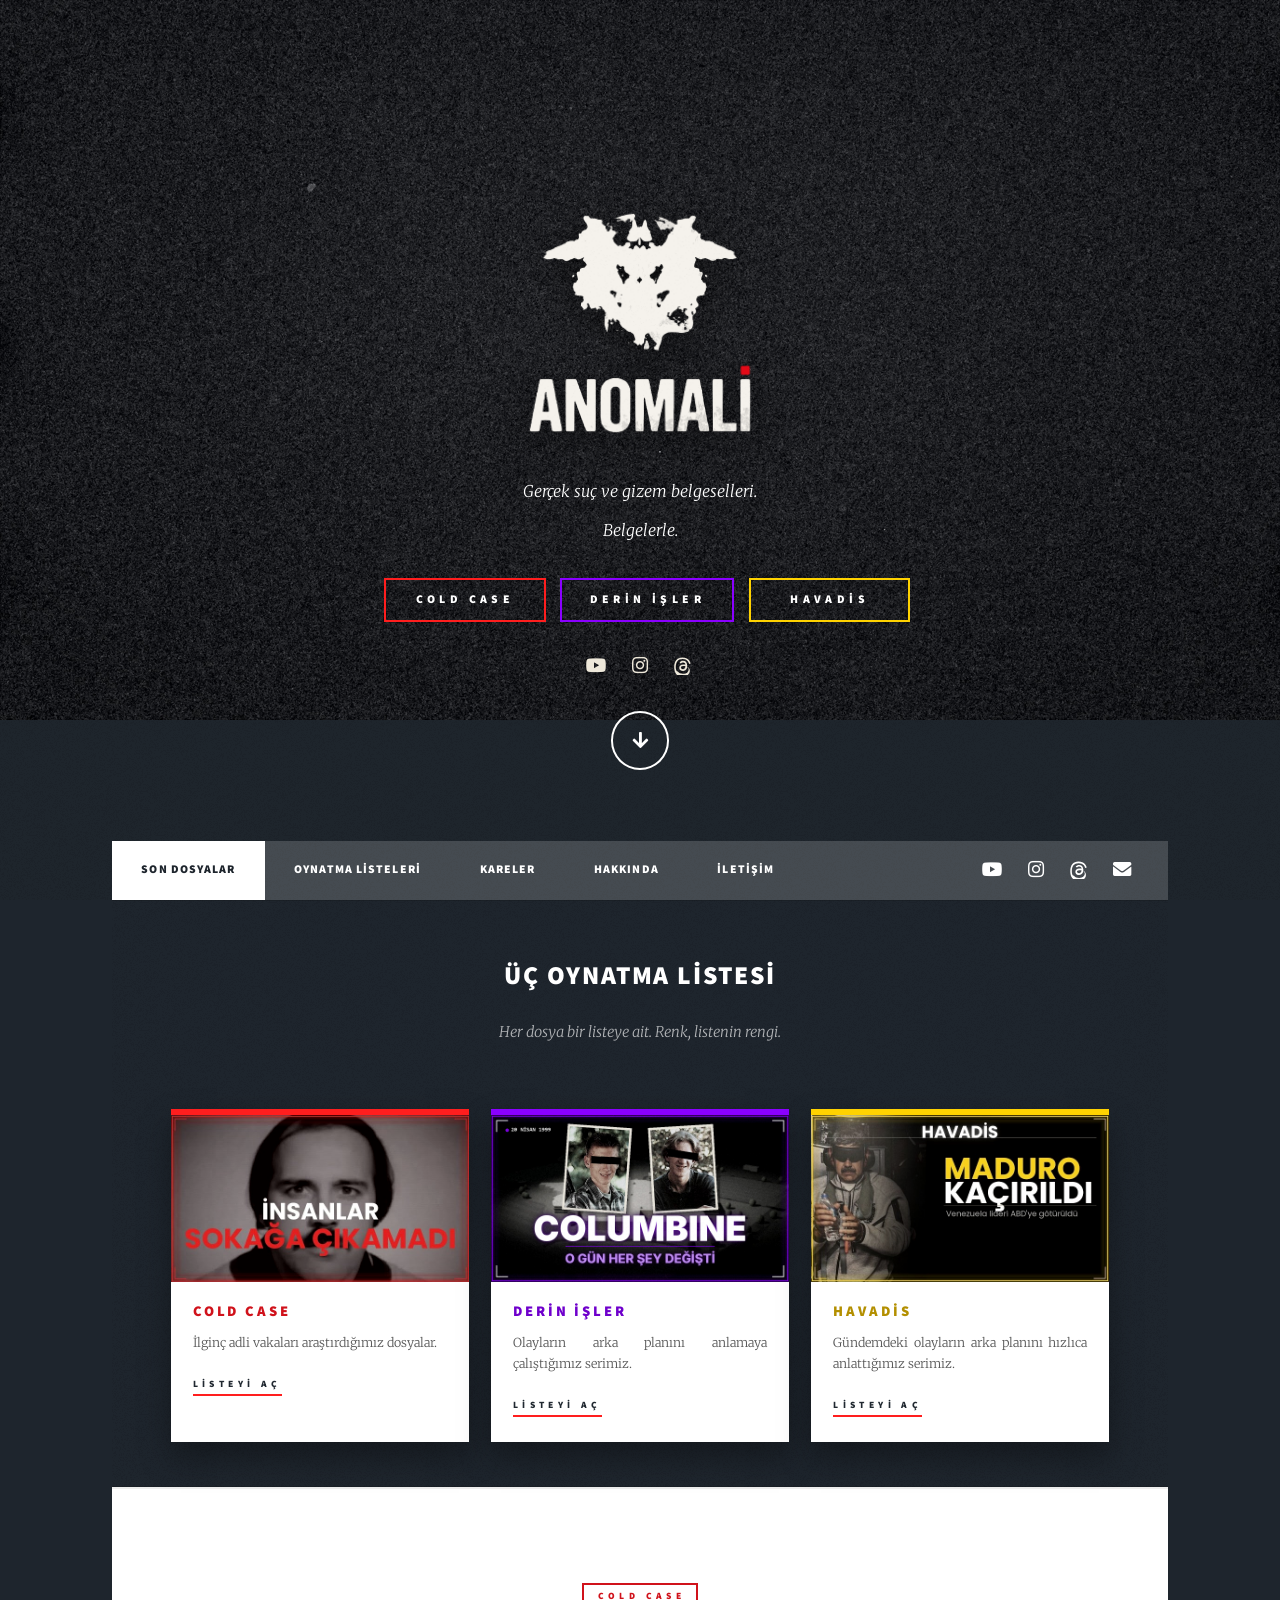
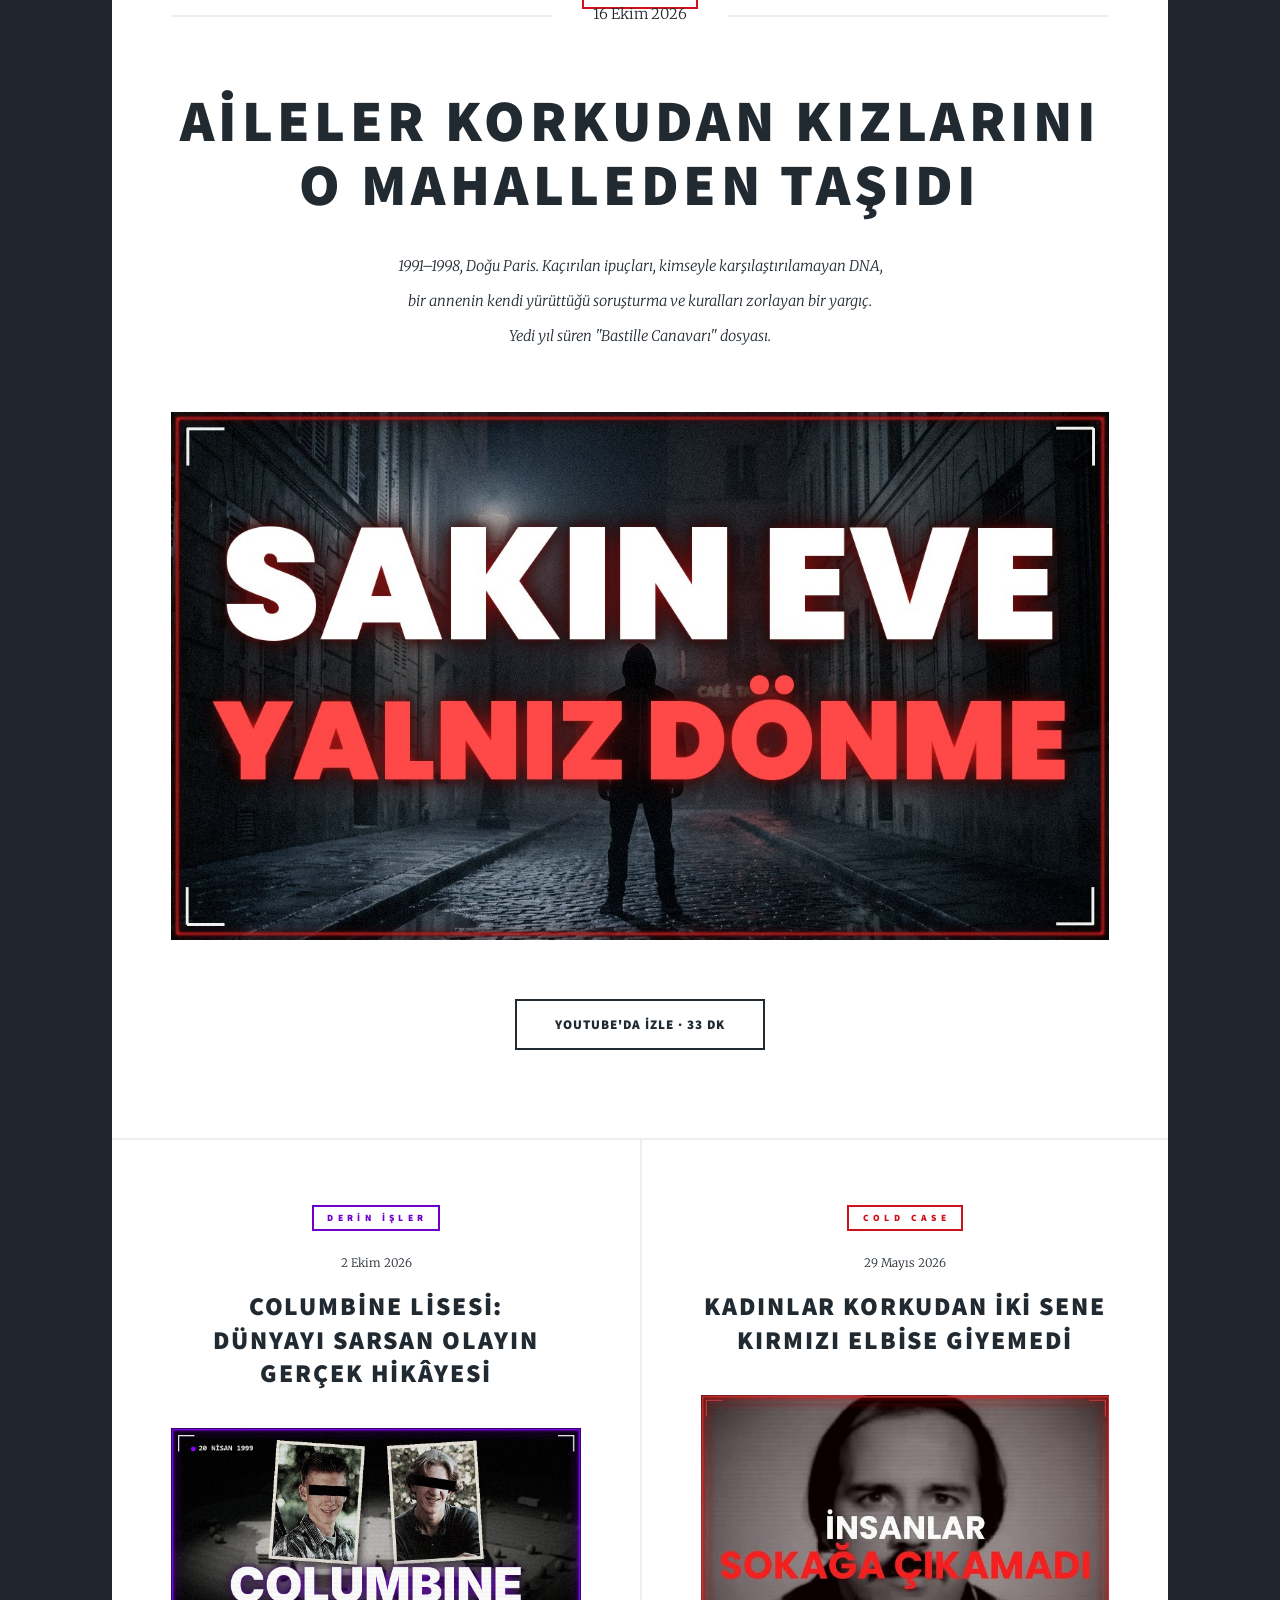
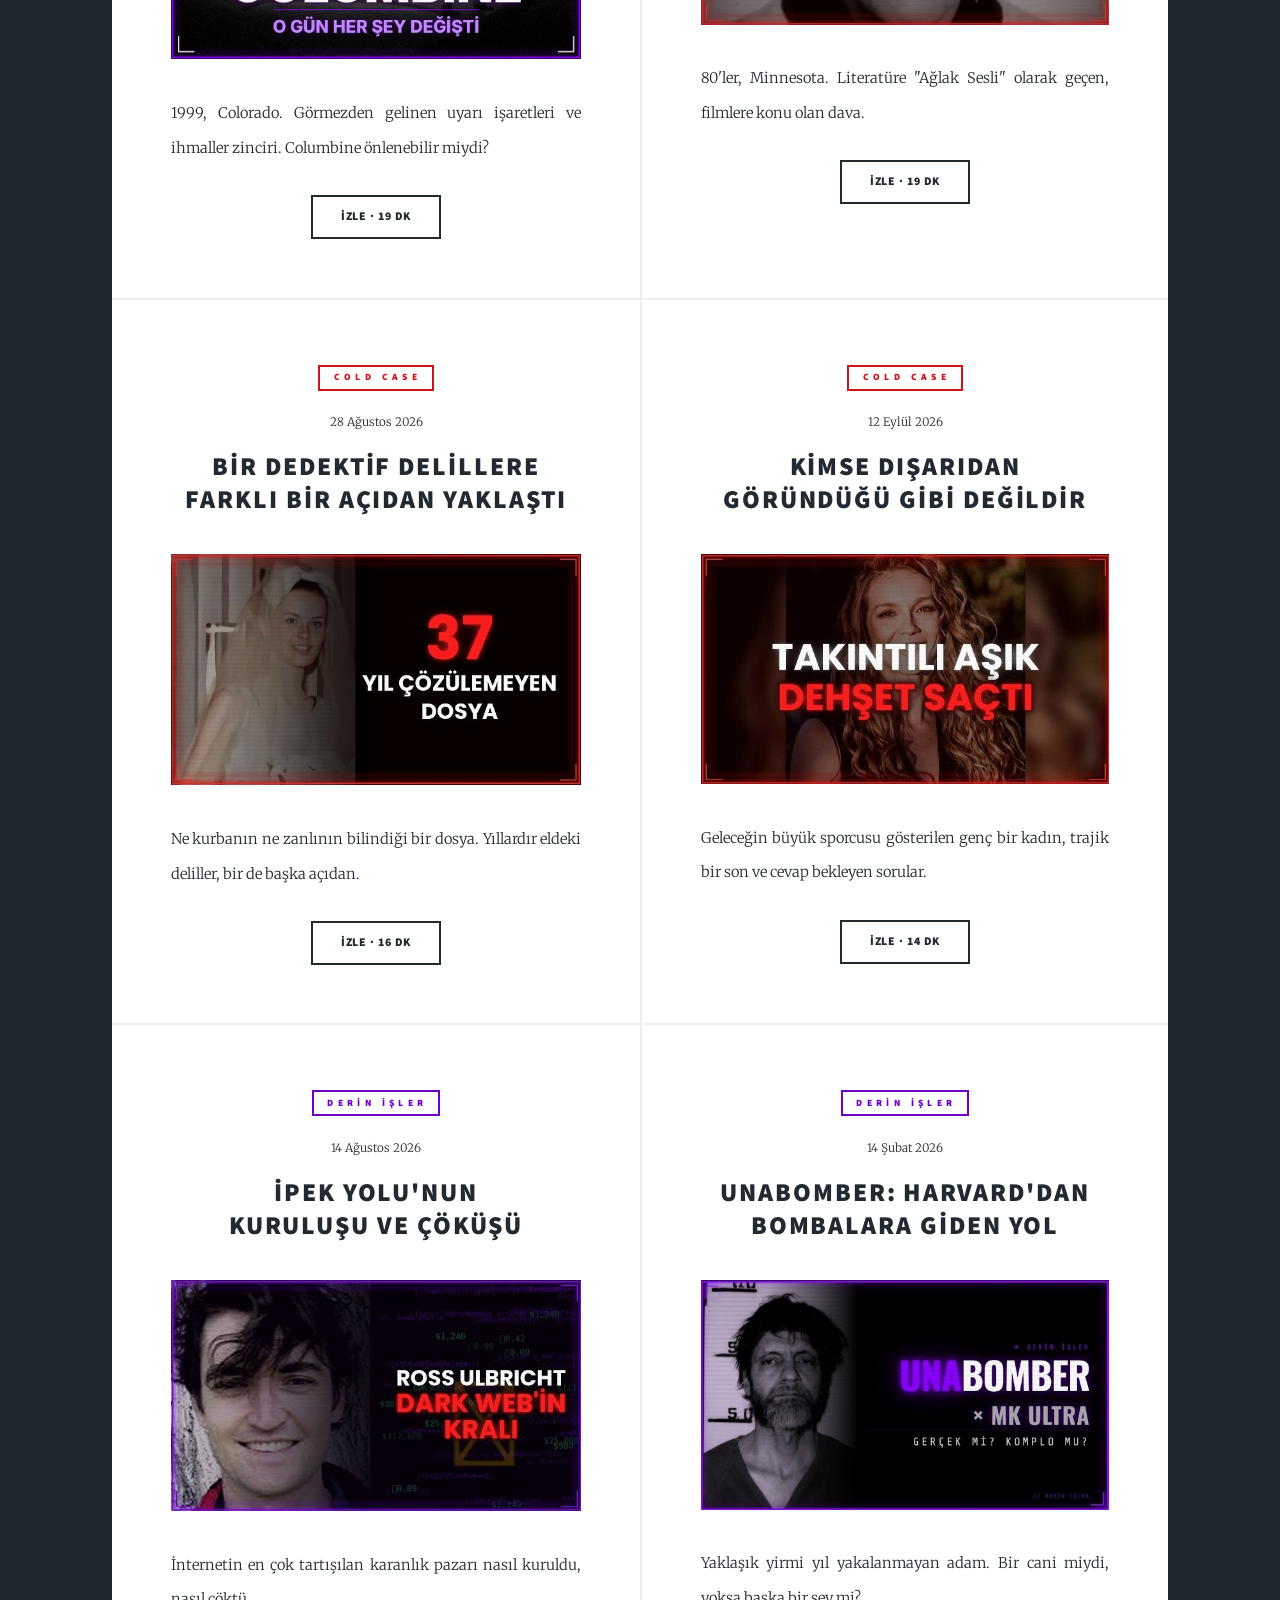
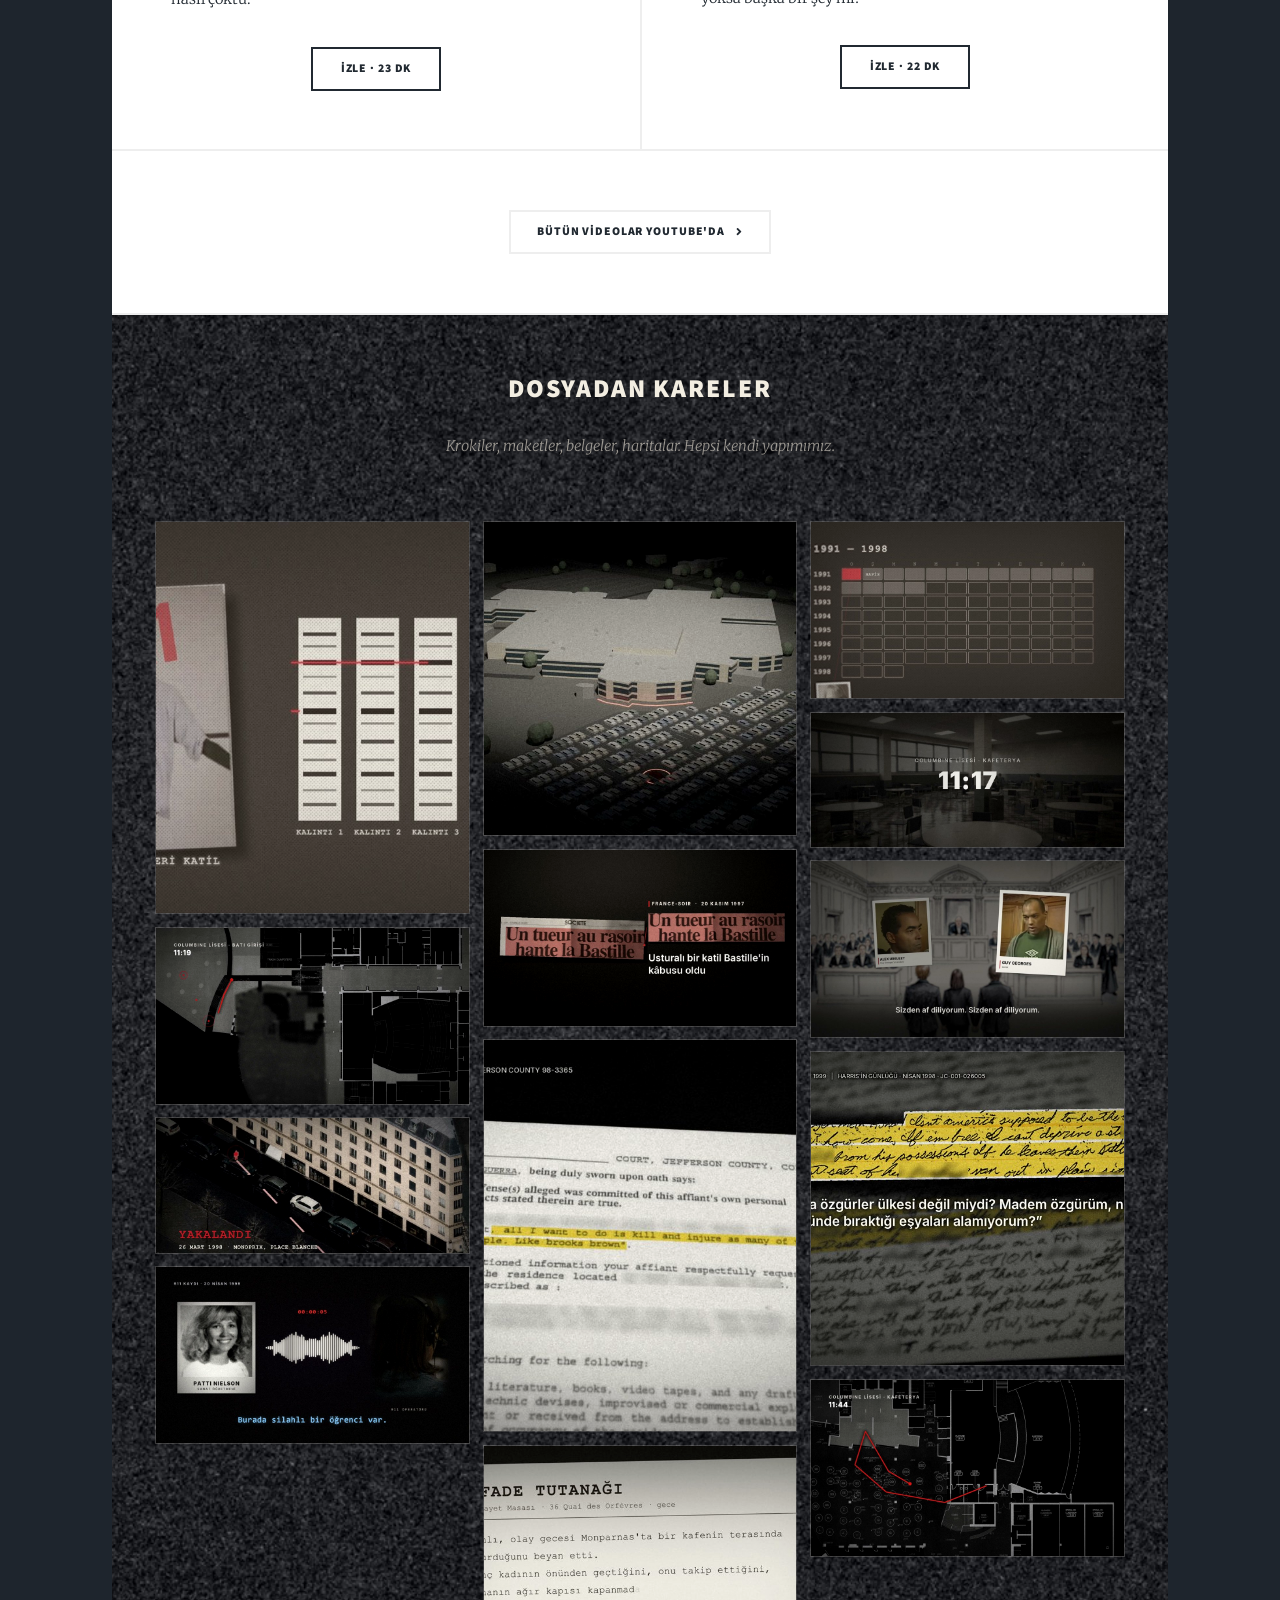
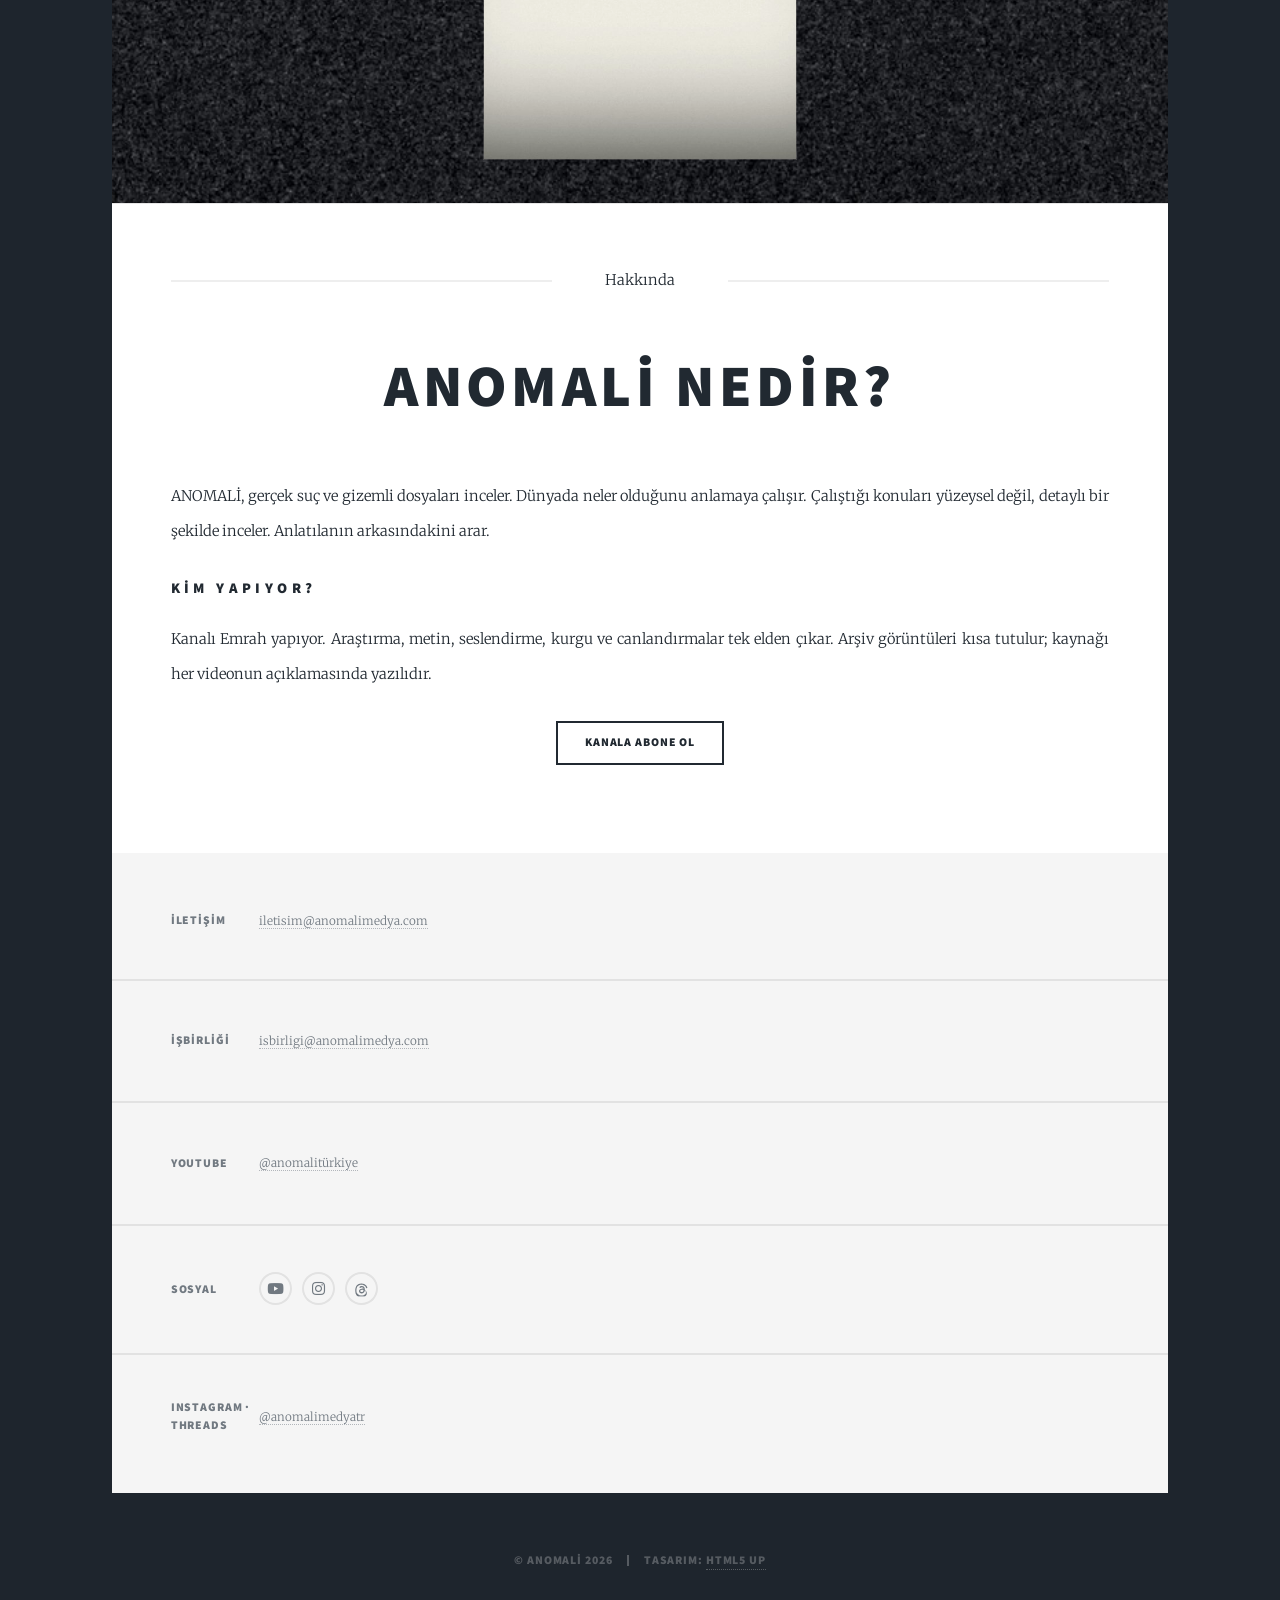
==== commit 8298d1bf: "Instagram ve Threads bağlantıları (menü, giriş, alt bilgi) Co-Authored-By: Claude Opus 5.5 <noreply@" ====
--- a/index.html
+++ b/index.html
@@ -28,6 +28,11 @@
 							<li><a href="#listeler" class="button derin scrolly">Derin İşler</a></li>
 							<li><a href="#listeler" class="button havadis scrolly">Havadis</a></li>
 						</ul>
+						<ul class="icons giris-sosyal">
+							<li><a href="https://www.youtube.com/channel/UCyVfsUZTMqNmFXRKBqNx77g" class="icon brands fa-youtube"><span class="label">YouTube</span></a></li>
+							<li><a href="https://www.instagram.com/anomalimedyatr" class="icon brands fa-instagram"><span class="label">Instagram</span></a></li>
+							<li><a href="https://www.threads.com/@anomalimedyatr" class="icon threads-ikon"><span class="label">Threads</span></a></li>
+						</ul>
 						<ul class="actions">
 							<li><a href="#header" class="button icon solid solo fa-arrow-down scrolly">Devam</a></li>
 						</ul>
@@ -50,6 +55,7 @@
 						<ul class="icons">
 							<li><a href="https://www.youtube.com/channel/UCyVfsUZTMqNmFXRKBqNx77g" class="icon brands fa-youtube"><span class="label">YouTube</span></a></li>
 							<li><a href="https://www.instagram.com/anomalimedyatr" class="icon brands fa-instagram"><span class="label">Instagram</span></a></li>
+							<li><a href="https://www.threads.com/@anomalimedyatr" class="icon threads-ikon"><span class="label">Threads</span></a></li>
 							<li><a href="mailto:iletisim@anomalimedya.com" class="icon solid fa-envelope"><span class="label">E-posta</span></a></li>
 						</ul>
 					</nav>
@@ -250,7 +256,12 @@
 								<ul class="icons alt">
 									<li><a href="https://www.youtube.com/channel/UCyVfsUZTMqNmFXRKBqNx77g" class="icon brands alt fa-youtube"><span class="label">YouTube</span></a></li>
 									<li><a href="https://www.instagram.com/anomalimedyatr" class="icon brands alt fa-instagram"><span class="label">Instagram</span></a></li>
+									<li><a href="https://www.threads.com/@anomalimedyatr" class="icon alt threads-ikon"><span class="label">Threads</span></a></li>
 								</ul>
+							</section>
+							<section>
+								<h3>Instagram · Threads</h3>
+								<p><a href="https://www.instagram.com/anomalimedyatr">@anomalimedyatr</a></p>
 							</section>
 						</section>
 					</footer>
--- a/assets/css/anomali.css
+++ b/assets/css/anomali.css
@@ -213,3 +213,23 @@
 	/* dokunmatik ekranda künye hep görünür */
 	.kare span { opacity: 1; transform: none; font-size: 0.6rem; padding: 0.4rem 0.5rem; }
 }
+
+/* Threads simgesi (Font Awesome 5'te yok): ::before diğer simgeler gibi boyut/çerçeve tutar, logo ::after maskesiyle ortada */
+.threads-ikon { position: relative; }
+.threads-ikon::before { content: "\00a0" !important; }
+.threads-ikon::after {
+	content: ""; position: absolute; left: 50%; top: 50%;
+	width: 1.05em; height: 1.05em; transform: translate(-50%, -50%);
+	background-color: currentColor;
+	-webkit-mask: url("data:image/svg+xml;utf8,<svg xmlns='http://www.w3.org/2000/svg' viewBox='0 0 192 192'><path d='M141.5 89c-.8-.4-1.7-.8-2.5-1.2-1.5-27.1-16.3-42.6-41.1-42.8h-.3c-14.8 0-27.2 6.3-34.8 17.9l13.6 9.3c5.7-8.6 14.6-10.4 21.2-10.4h.2c8.2.1 14.4 2.4 18.4 7.1 2.9 3.4 4.8 8.1 5.8 14-7.4-1.3-15.4-1.7-23.9-1.2-24 1.4-39.5 15.4-38.5 34.9.5 9.9 5.4 18.4 13.9 24 7.1 4.7 16.3 7 25.9 6.5 12.6-.7 22.6-5.5 29.6-14.3 5.3-6.7 8.7-15.4 10.2-26.3 6 3.6 10.5 8.4 12.9 14.2 4.2 9.8 4.4 25.8-8.7 38.9-11.5 11.5-25.3 16.4-46.2 16.6-23.2-.2-40.7-7.6-52.1-22.1C29.6 152.6 24.1 132.8 23.9 108c.2-24.8 5.7-44.6 16.4-58.6C51.7 34.9 69.2 27.5 92.4 27.3c23.4.2 41.3 7.6 53.1 22.2 5.8 7.2 10.2 16.2 13.1 26.7l16-4.3c-3.5-12.9-9-24.1-16.5-33.3C143 20.1 121 10.8 92.5 10.6h-.1C64 10.8 42.3 20.1 27.8 38.4 14.9 54.7 8.2 77.4 8 107.9v.1c.2 30.5 6.9 53.2 19.8 69.5 14.5 18.3 36.2 27.6 64.6 27.8h.1c25.2-.2 43-6.8 57.6-21.4 19.1-19.1 18.5-43 12.2-57.7-4.5-10.5-13.1-19.1-24.8-24.7zM98 129.4c-10.5.6-21.4-4.1-22-14.2-.4-7.5 5.3-15.8 22.6-16.8 2-.1 3.9-.2 5.8-.2 6.3 0 12.2.6 17.5 1.8-2 24.8-13.7 28.8-23.9 29.4z'/></svg>") center / contain no-repeat;
+	mask: url("data:image/svg+xml;utf8,<svg xmlns='http://www.w3.org/2000/svg' viewBox='0 0 192 192'><path d='M141.5 89c-.8-.4-1.7-.8-2.5-1.2-1.5-27.1-16.3-42.6-41.1-42.8h-.3c-14.8 0-27.2 6.3-34.8 17.9l13.6 9.3c5.7-8.6 14.6-10.4 21.2-10.4h.2c8.2.1 14.4 2.4 18.4 7.1 2.9 3.4 4.8 8.1 5.8 14-7.4-1.3-15.4-1.7-23.9-1.2-24 1.4-39.5 15.4-38.5 34.9.5 9.9 5.4 18.4 13.9 24 7.1 4.7 16.3 7 25.9 6.5 12.6-.7 22.6-5.5 29.6-14.3 5.3-6.7 8.7-15.4 10.2-26.3 6 3.6 10.5 8.4 12.9 14.2 4.2 9.8 4.4 25.8-8.7 38.9-11.5 11.5-25.3 16.4-46.2 16.6-23.2-.2-40.7-7.6-52.1-22.1C29.6 152.6 24.1 132.8 23.9 108c.2-24.8 5.7-44.6 16.4-58.6C51.7 34.9 69.2 27.5 92.4 27.3c23.4.2 41.3 7.6 53.1 22.2 5.8 7.2 10.2 16.2 13.1 26.7l16-4.3c-3.5-12.9-9-24.1-16.5-33.3C143 20.1 121 10.8 92.5 10.6h-.1C64 10.8 42.3 20.1 27.8 38.4 14.9 54.7 8.2 77.4 8 107.9v.1c.2 30.5 6.9 53.2 19.8 69.5 14.5 18.3 36.2 27.6 64.6 27.8h.1c25.2-.2 43-6.8 57.6-21.4 19.1-19.1 18.5-43 12.2-57.7-4.5-10.5-13.1-19.1-24.8-24.7zM98 129.4c-10.5.6-21.4-4.1-22-14.2-.4-7.5 5.3-15.8 22.6-16.8 2-.1 3.9-.2 5.8-.2 6.3 0 12.2.6 17.5 1.8-2 24.8-13.7 28.8-23.9 29.4z'/></svg>") center / contain no-repeat;
+	pointer-events: none;
+}
+ul.icons.alt li .threads-ikon::after { width: 1rem; height: 1rem; }
+/* girişteki sosyal simgeler */
+#intro .giris-sosyal { margin: 0 0 1.6rem 0; }
+#intro .giris-sosyal a { color: #EEE8DA; font-size: 1.25rem; border: 0; }
+#intro .giris-sosyal a:hover { color: #FF1E1E; }
+@media screen and (max-width: 736px) { #intro .giris-sosyal { display: flex !important; justify-content: center; } }
+
+#nav ul.icons .threads-ikon::after { width: 1.3em; height: 1.3em; top: 46%; }
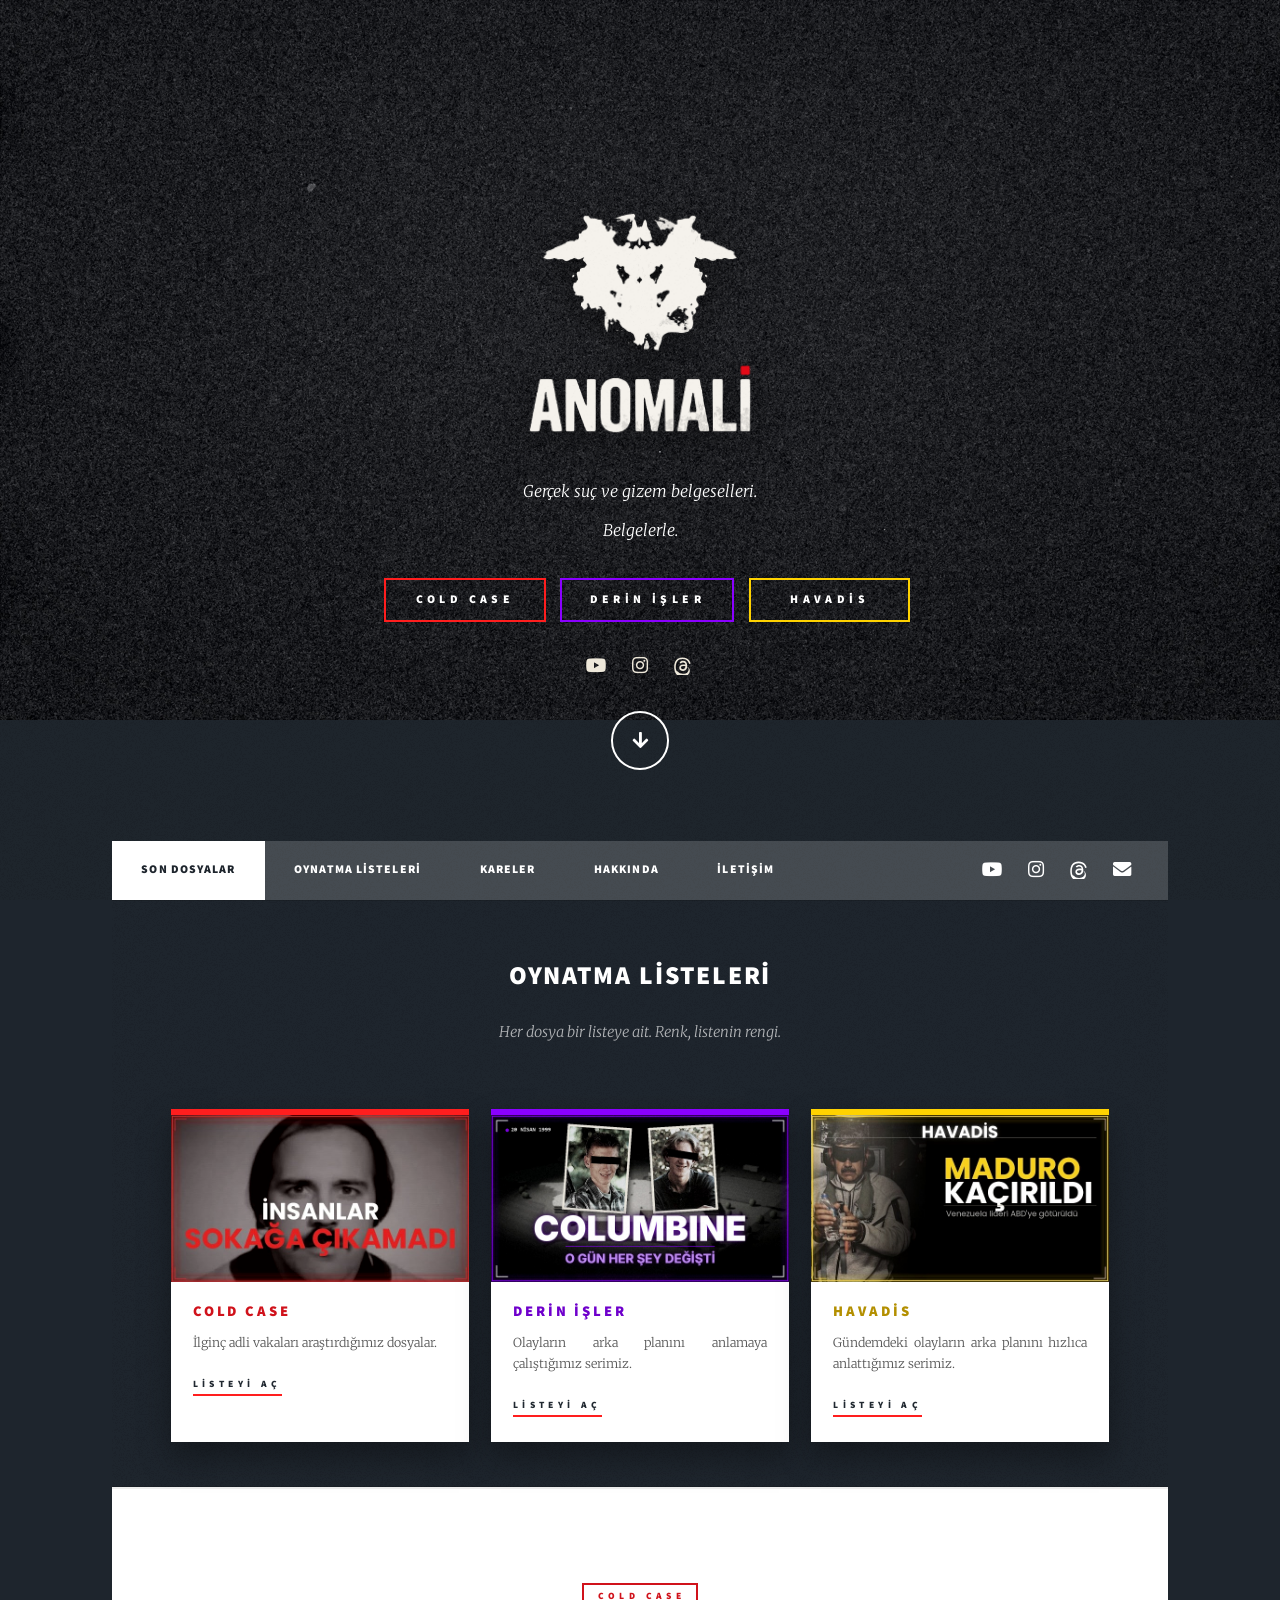
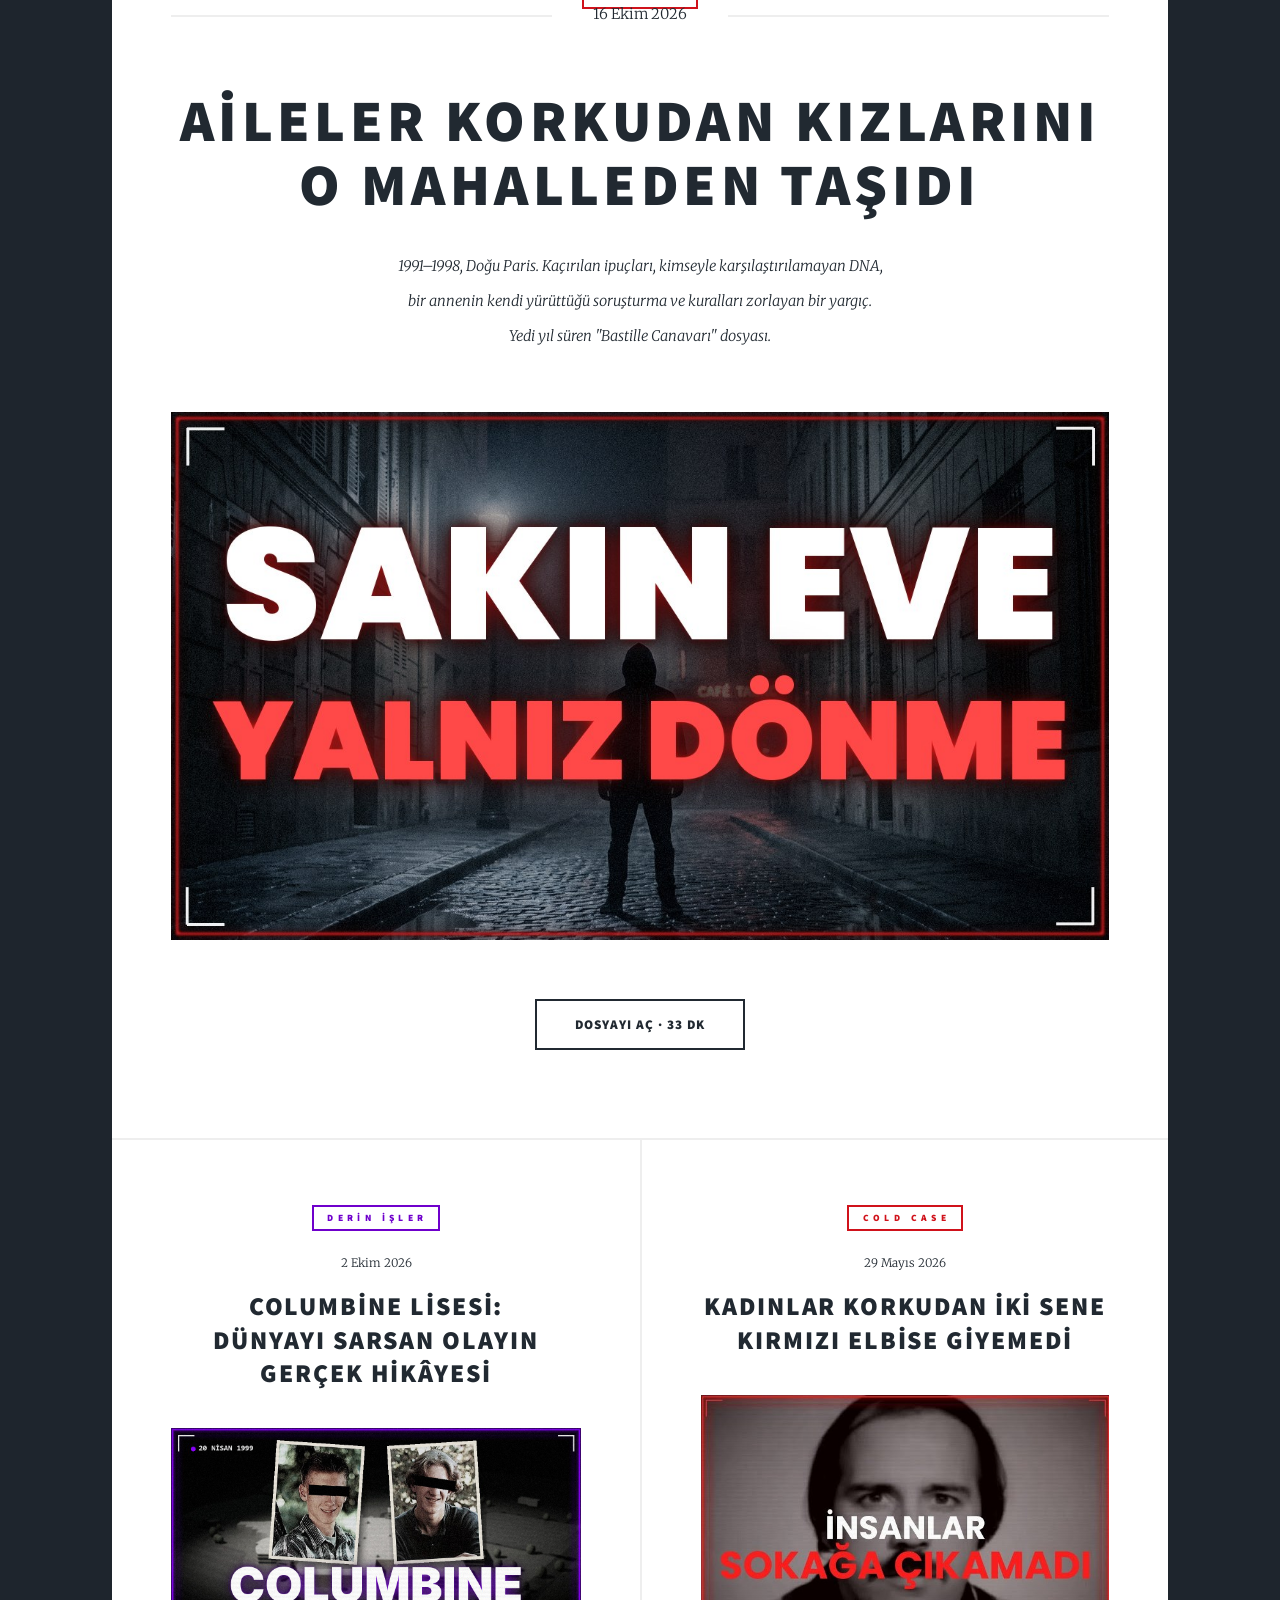
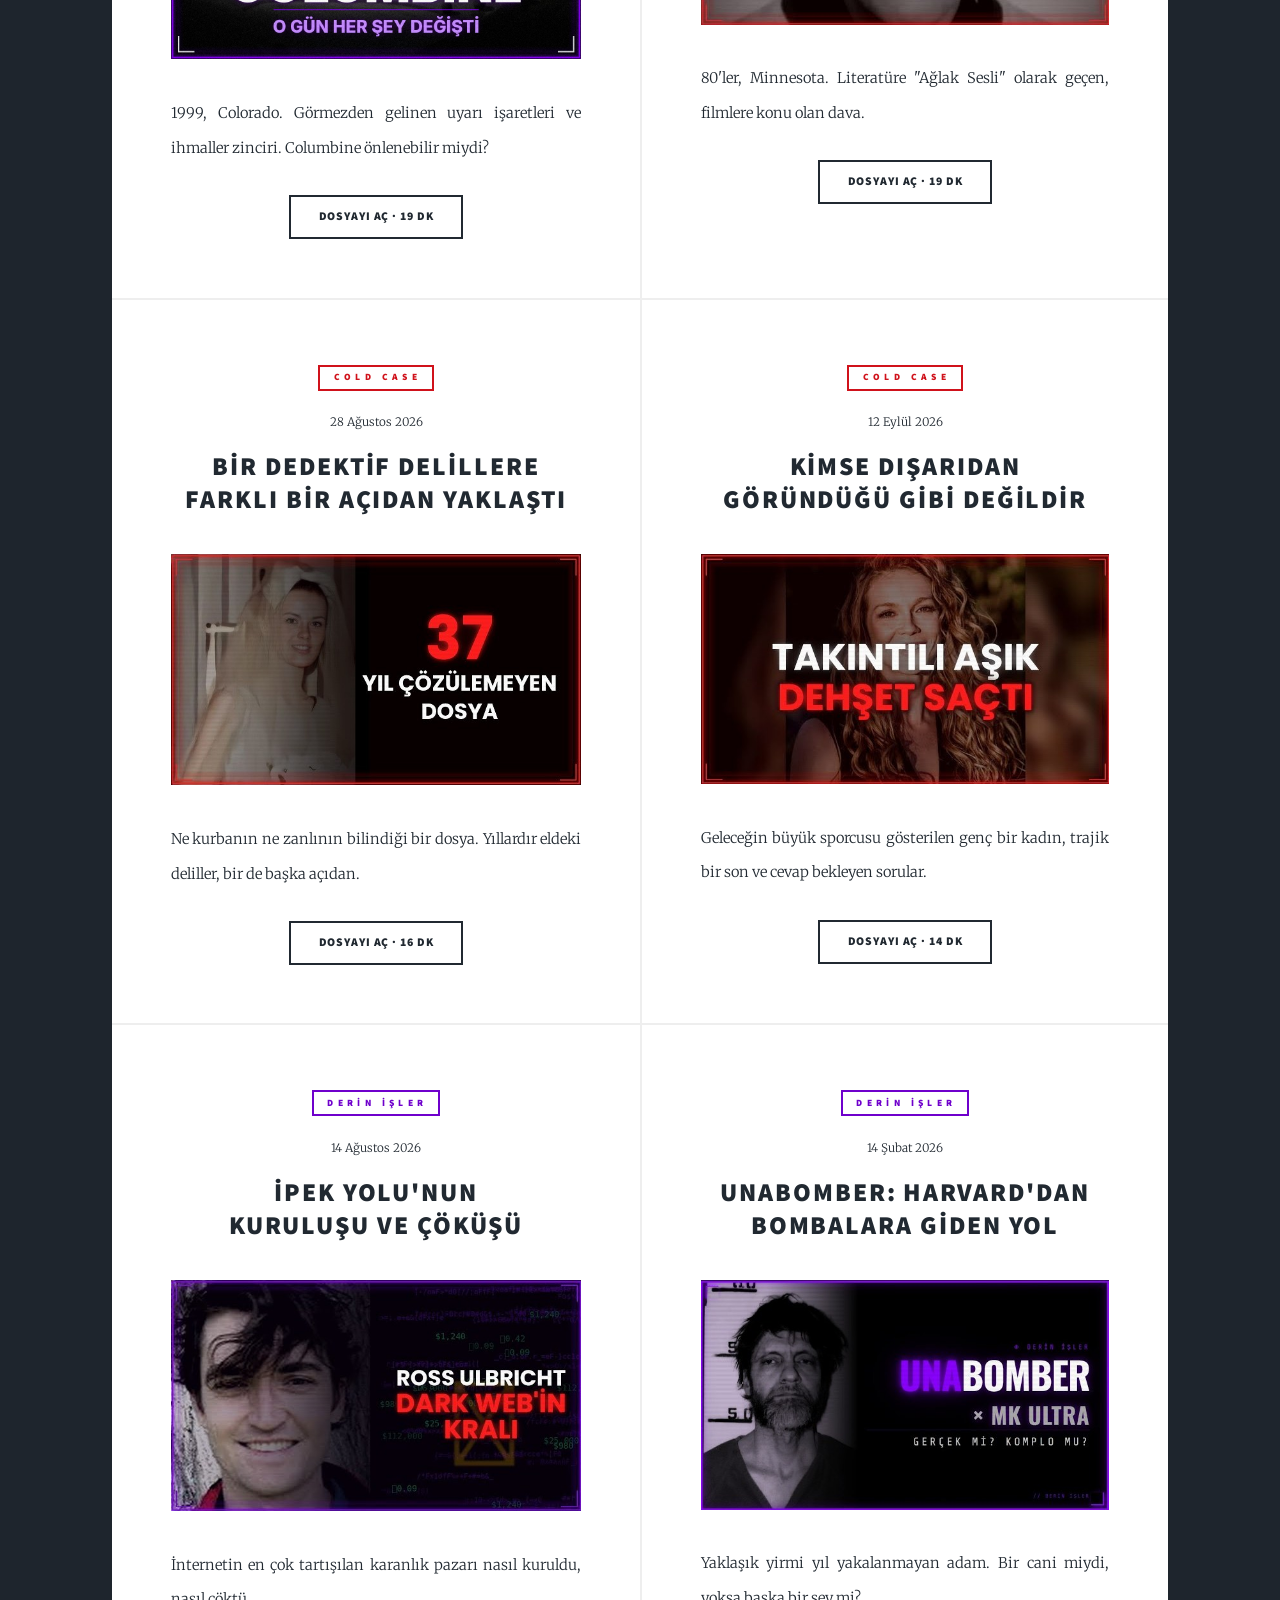
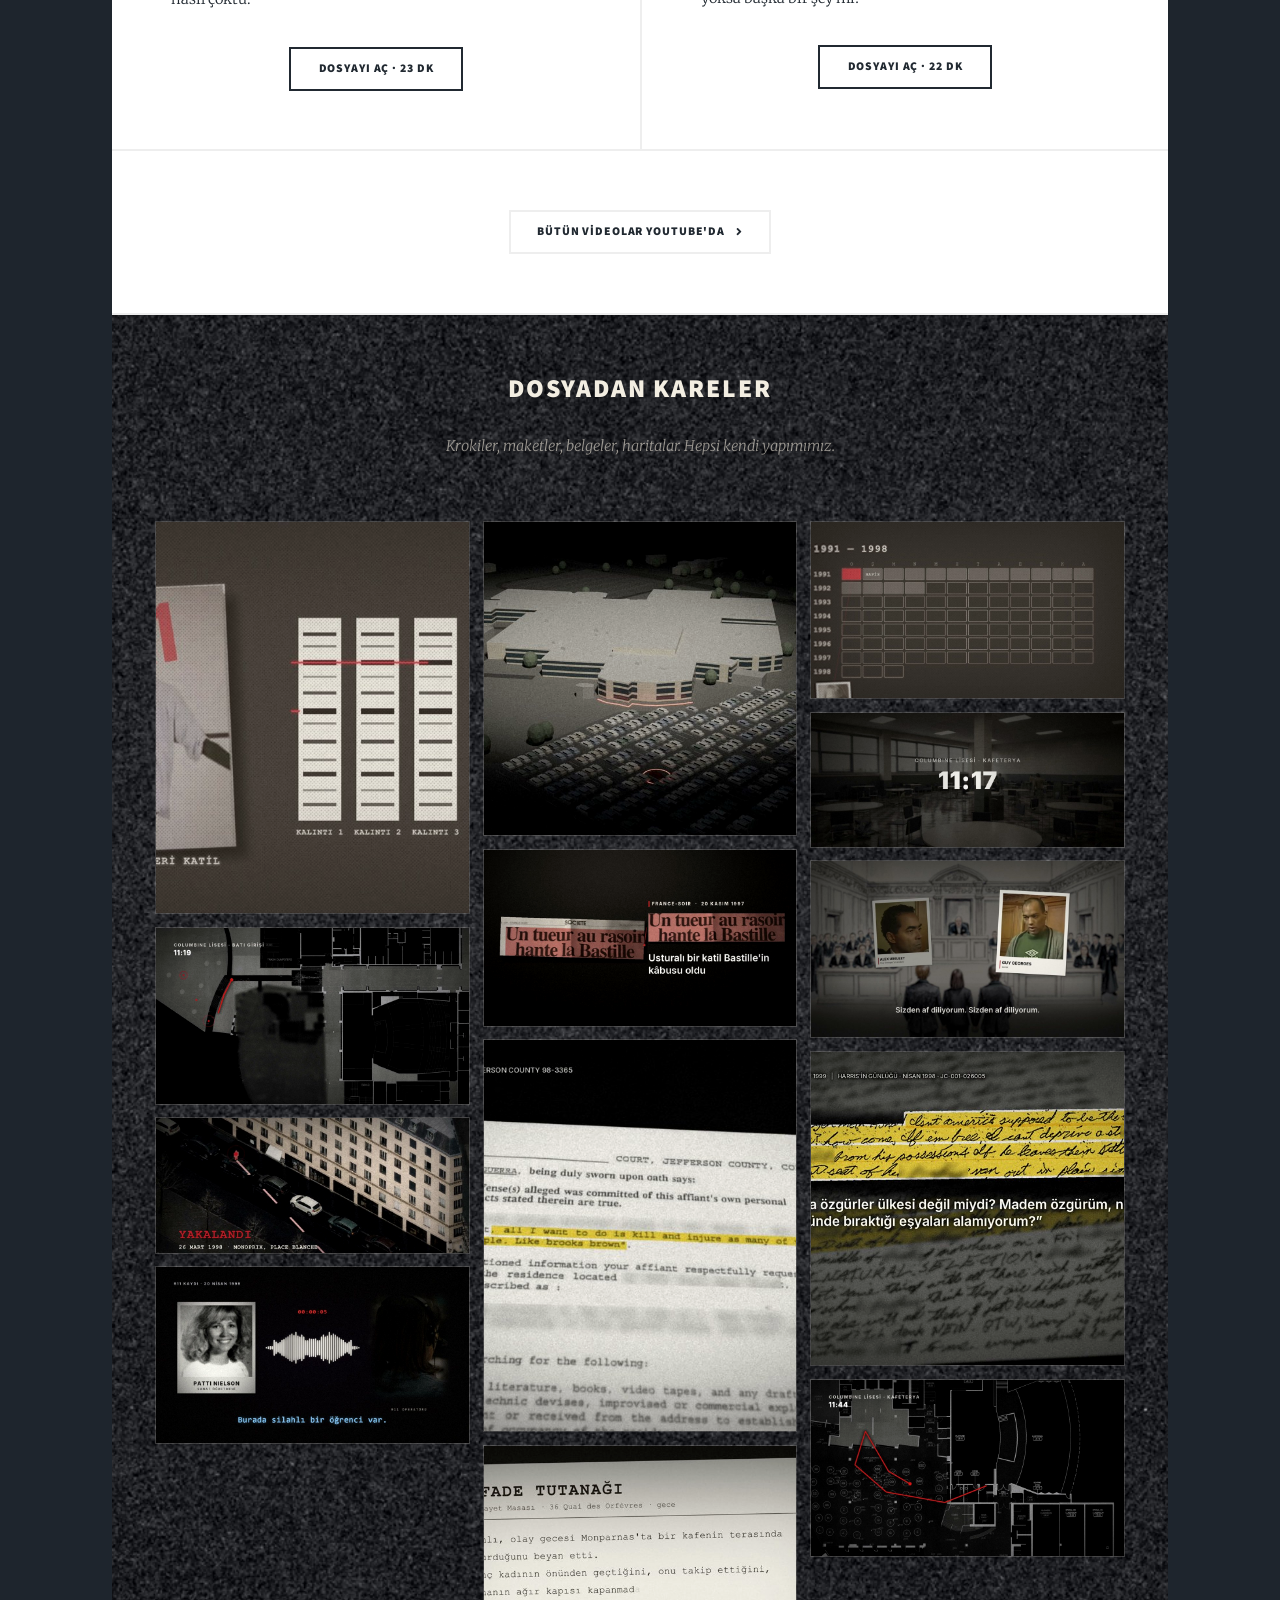
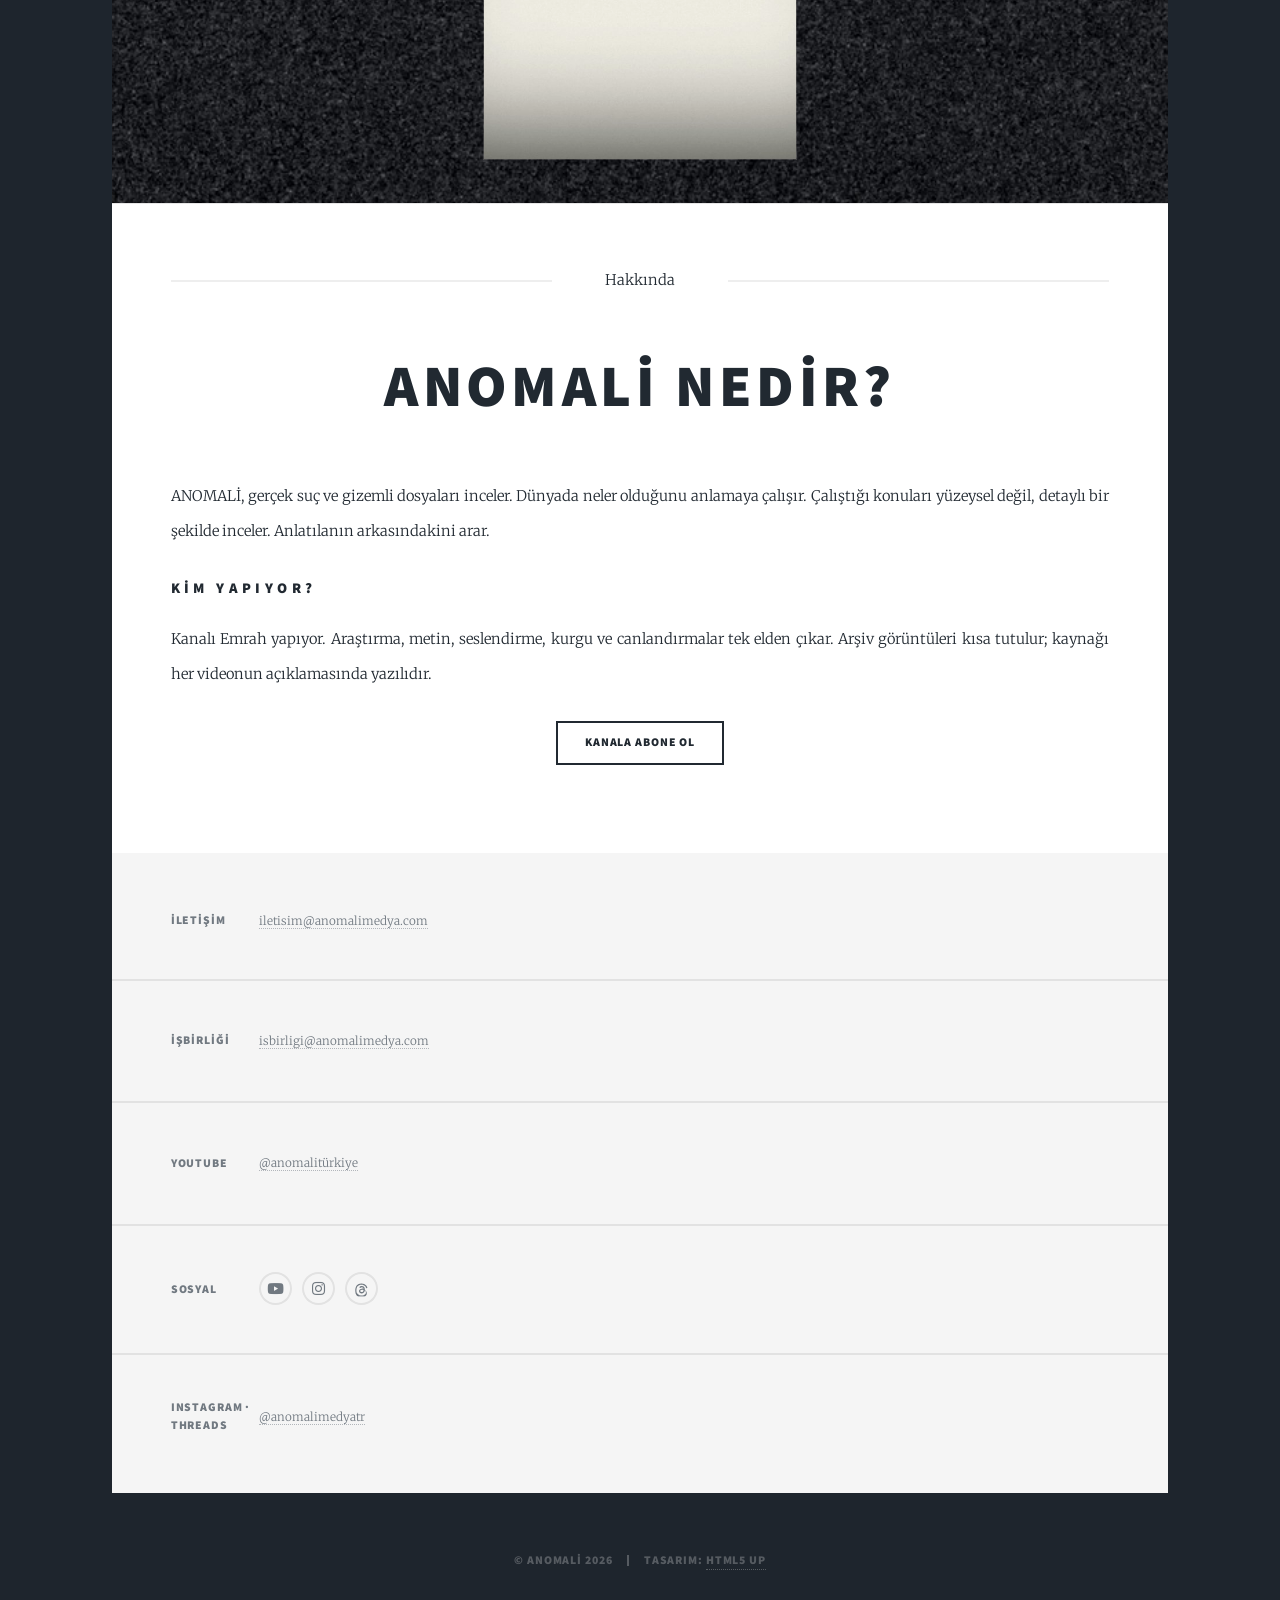
==== commit 0d8540d6: "Liste sayfaları ve dosya sayfaları; başlık 'Oynatma listeleri' Co-Authored-By: Claude Opus 5.5 <nore" ====
--- a/index.html
+++ b/index.html
@@ -24,9 +24,9 @@
 						<p>Gerçek suç ve gizem belgeselleri. <br />
 						Belgelerle.</p>
 						<ul class="actions liste-secenek">
-							<li><a href="#listeler" class="button cold scrolly">Cold Case</a></li>
-							<li><a href="#listeler" class="button derin scrolly">Derin İşler</a></li>
-							<li><a href="#listeler" class="button havadis scrolly">Havadis</a></li>
+							<li><a href="liste.html?l=cold" class="button cold">Cold Case</a></li>
+							<li><a href="liste.html?l=derin" class="button derin">Derin İşler</a></li>
+							<li><a href="liste.html?l=havadis" class="button havadis">Havadis</a></li>
 						</ul>
 						<ul class="icons giris-sosyal">
 							<li><a href="https://www.youtube.com/channel/UCyVfsUZTMqNmFXRKBqNx77g" class="icon brands fa-youtube"><span class="label">YouTube</span></a></li>
@@ -66,11 +66,11 @@
 						<!-- Oynatma listeleri -->
 							<section id="listeler" class="listeler">
 								<header class="major">
-									<h2>Üç oynatma listesi</h2>
+									<h2>Oynatma listeleri</h2>
 									<p>Her dosya bir listeye ait. Renk, listenin rengi.</p>
 								</header>
 								<div class="liste-kartlar">
-									<a class="liste-kart cold" href="https://www.youtube.com/playlist?list=PL6TRIugwN7QX7vmYx9d5QgnBgujGQ5Q1b">
+									<a class="liste-kart cold" href="liste.html?l=cold">
 										<div class="liste-foto"><img src="images/kapak_aglak.jpg" alt="" /></div>
 										<div class="liste-yazi">
 											<h3>Cold Case</h3>
@@ -78,7 +78,7 @@
 											<span class="liste-git">Listeyi aç</span>
 										</div>
 									</a>
-									<a class="liste-kart derin" href="https://www.youtube.com/playlist?list=PL6TRIugwN7QWEcq-kUJKHiwGOpNysEOlc">
+									<a class="liste-kart derin" href="liste.html?l=derin">
 										<div class="liste-foto"><img src="images/kapak_columbine.jpg" alt="" /></div>
 										<div class="liste-yazi">
 											<h3>Derin İşler</h3>
@@ -86,7 +86,7 @@
 											<span class="liste-git">Listeyi aç</span>
 										</div>
 									</a>
-									<a class="liste-kart havadis" href="https://www.youtube.com/playlist?list=PL6TRIugwN7QVBLuHmSA-9O_YUpNxHZn48">
+									<a class="liste-kart havadis" href="liste.html?l=havadis">
 										<div class="liste-foto"><img src="images/kapak_maduro.jpg" alt="" /></div>
 										<div class="liste-yazi">
 											<h3>Havadis</h3>
@@ -102,15 +102,15 @@
 								<header class="major">
 									<span class="liste-etiket cold">Cold Case</span>
 									<span class="date">16 Ekim 2026</span>
-									<h2><a href="https://www.youtube.com/watch?v=7mvn9JGQ9wQ">Aileler Korkudan Kızlarını <br />
+									<h2><a href="dosya.html?id=gg">Aileler Korkudan Kızlarını <br />
 									O Mahalleden Taşıdı</a></h2>
 									<p>1991–1998, Doğu Paris. Kaçırılan ipuçları, kimseyle karşılaştırılamayan DNA, <br />
 									bir annenin kendi yürüttüğü soruşturma ve kuralları zorlayan bir yargıç. <br />
 									Yedi yıl süren "Bastille Canavarı" dosyası.</p>
 								</header>
-								<a href="https://www.youtube.com/watch?v=7mvn9JGQ9wQ" class="image main"><img src="images/kapak_gg.jpg" alt="Aileler Korkudan Kızlarını O Mahalleden Taşıdı" /></a>
+								<a href="dosya.html?id=gg" class="image main"><img src="images/kapak_gg.jpg" alt="Aileler Korkudan Kızlarını O Mahalleden Taşıdı" /></a>
 								<ul class="actions special">
-									<li><a href="https://www.youtube.com/watch?v=7mvn9JGQ9wQ" class="button large">YouTube'da izle · 33 dk</a></li>
+									<li><a href="dosya.html?id=gg" class="button large">Dosyayı aç · 33 dk</a></li>
 								</ul>
 							</article>
 
@@ -120,72 +120,72 @@
 									<header>
 										<span class="liste-etiket derin">Derin İşler</span>
 										<span class="date">2 Ekim 2026</span>
-										<h2><a href="https://www.youtube.com/watch?v=jy_thrr_1U0">Columbine Lisesi: <br />Dünyayı Sarsan Olayın Gerçek Hikâyesi</a></h2>
-									</header>
-									<a href="https://www.youtube.com/watch?v=jy_thrr_1U0" class="image fit"><img src="images/kapak_columbine.jpg" alt="" /></a>
+										<h2><a href="dosya.html?id=columbine">Columbine Lisesi: <br />Dünyayı Sarsan Olayın Gerçek Hikâyesi</a></h2>
+									</header>
+									<a href="dosya.html?id=columbine" class="image fit"><img src="images/kapak_columbine.jpg" alt="" /></a>
 									<p>1999, Colorado. Görmezden gelinen uyarı işaretleri ve ihmaller zinciri. Columbine önlenebilir miydi?</p>
 									<ul class="actions special">
-										<li><a href="https://www.youtube.com/watch?v=jy_thrr_1U0" class="button">İzle · 19 dk</a></li>
+										<li><a href="dosya.html?id=columbine" class="button">Dosyayı aç · 19 dk</a></li>
 									</ul>
 								</article>
 								<article>
 									<header>
 										<span class="liste-etiket cold">Cold Case</span>
 										<span class="date">29 Mayıs 2026</span>
-										<h2><a href="https://www.youtube.com/watch?v=DwsY4PlKY9Q">Kadınlar Korkudan İki Sene <br />Kırmızı Elbise Giyemedi</a></h2>
-									</header>
-									<a href="https://www.youtube.com/watch?v=DwsY4PlKY9Q" class="image fit"><img src="images/kapak_aglak.jpg" alt="" /></a>
+										<h2><a href="dosya.html?id=aglak">Kadınlar Korkudan İki Sene <br />Kırmızı Elbise Giyemedi</a></h2>
+									</header>
+									<a href="dosya.html?id=aglak" class="image fit"><img src="images/kapak_aglak.jpg" alt="" /></a>
 									<p>80'ler, Minnesota. Literatüre "Ağlak Sesli" olarak geçen, filmlere konu olan dava.</p>
 									<ul class="actions special">
-										<li><a href="https://www.youtube.com/watch?v=DwsY4PlKY9Q" class="button">İzle · 19 dk</a></li>
+										<li><a href="dosya.html?id=aglak" class="button">Dosyayı aç · 19 dk</a></li>
 									</ul>
 								</article>
 								<article>
 									<header>
 										<span class="liste-etiket cold">Cold Case</span>
 										<span class="date">28 Ağustos 2026</span>
-										<h2><a href="https://www.youtube.com/watch?v=ORldwIXzuE8">Bir Dedektif Delillere <br />Farklı Bir Açıdan Yaklaştı</a></h2>
-									</header>
-									<a href="https://www.youtube.com/watch?v=ORldwIXzuE8" class="image fit"><img src="images/kapak_dedektif.jpg" alt="" /></a>
+										<h2><a href="dosya.html?id=dedektif">Bir Dedektif Delillere <br />Farklı Bir Açıdan Yaklaştı</a></h2>
+									</header>
+									<a href="dosya.html?id=dedektif" class="image fit"><img src="images/kapak_dedektif.jpg" alt="" /></a>
 									<p>Ne kurbanın ne zanlının bilindiği bir dosya. Yıllardır eldeki deliller, bir de başka açıdan.</p>
 									<ul class="actions special">
-										<li><a href="https://www.youtube.com/watch?v=ORldwIXzuE8" class="button">İzle · 16 dk</a></li>
+										<li><a href="dosya.html?id=dedektif" class="button">Dosyayı aç · 16 dk</a></li>
 									</ul>
 								</article>
 								<article>
 									<header>
 										<span class="liste-etiket cold">Cold Case</span>
 										<span class="date">12 Eylül 2026</span>
-										<h2><a href="https://www.youtube.com/watch?v=DMSm7R0Zic0">Kimse Dışarıdan <br />Göründüğü Gibi Değildir</a></h2>
-									</header>
-									<a href="https://www.youtube.com/watch?v=DMSm7R0Zic0" class="image fit"><img src="images/kapak_kimse.jpg" alt="" /></a>
+										<h2><a href="dosya.html?id=kimse">Kimse Dışarıdan <br />Göründüğü Gibi Değildir</a></h2>
+									</header>
+									<a href="dosya.html?id=kimse" class="image fit"><img src="images/kapak_kimse.jpg" alt="" /></a>
 									<p>Geleceğin büyük sporcusu gösterilen genç bir kadın, trajik bir son ve cevap bekleyen sorular.</p>
 									<ul class="actions special">
-										<li><a href="https://www.youtube.com/watch?v=DMSm7R0Zic0" class="button">İzle · 14 dk</a></li>
+										<li><a href="dosya.html?id=kimse" class="button">Dosyayı aç · 14 dk</a></li>
 									</ul>
 								</article>
 								<article>
 									<header>
 										<span class="liste-etiket derin">Derin İşler</span>
 										<span class="date">14 Ağustos 2026</span>
-										<h2><a href="https://www.youtube.com/watch?v=UBeL_3GaE80">İpek Yolu'nun <br />Kuruluşu ve Çöküşü</a></h2>
-									</header>
-									<a href="https://www.youtube.com/watch?v=UBeL_3GaE80" class="image fit"><img src="images/kapak_ipekyolu.jpg" alt="" /></a>
+										<h2><a href="dosya.html?id=ipekyolu">İpek Yolu'nun <br />Kuruluşu ve Çöküşü</a></h2>
+									</header>
+									<a href="dosya.html?id=ipekyolu" class="image fit"><img src="images/kapak_ipekyolu.jpg" alt="" /></a>
 									<p>İnternetin en çok tartışılan karanlık pazarı nasıl kuruldu, nasıl çöktü.</p>
 									<ul class="actions special">
-										<li><a href="https://www.youtube.com/watch?v=UBeL_3GaE80" class="button">İzle · 23 dk</a></li>
+										<li><a href="dosya.html?id=ipekyolu" class="button">Dosyayı aç · 23 dk</a></li>
 									</ul>
 								</article>
 								<article>
 									<header>
 										<span class="liste-etiket derin">Derin İşler</span>
 										<span class="date">14 Şubat 2026</span>
-										<h2><a href="https://www.youtube.com/watch?v=0Mv1H_fLnug">Unabomber: Harvard'dan <br />Bombalara Giden Yol</a></h2>
-									</header>
-									<a href="https://www.youtube.com/watch?v=0Mv1H_fLnug" class="image fit"><img src="images/kapak_unabomber.jpg" alt="" /></a>
+										<h2><a href="dosya.html?id=unabomber">Unabomber: Harvard'dan <br />Bombalara Giden Yol</a></h2>
+									</header>
+									<a href="dosya.html?id=unabomber" class="image fit"><img src="images/kapak_unabomber.jpg" alt="" /></a>
 									<p>Yaklaşık yirmi yıl yakalanmayan adam. Bir cani miydi, yoksa başka bir şey mi?</p>
 									<ul class="actions special">
-										<li><a href="https://www.youtube.com/watch?v=0Mv1H_fLnug" class="button">İzle · 22 dk</a></li>
+										<li><a href="dosya.html?id=unabomber" class="button">Dosyayı aç · 22 dk</a></li>
 									</ul>
 								</article>
 							</section>
--- a/assets/css/anomali.css
+++ b/assets/css/anomali.css
@@ -233,3 +233,41 @@
 @media screen and (max-width: 736px) { #intro .giris-sosyal { display: flex !important; justify-content: center; } }
 
 #nav ul.icons .threads-ikon::after { width: 1.3em; height: 1.3em; top: 46%; }
+
+/* ---- Liste sayfası ---- */
+.liste-bas header.major .liste-etiket { margin-bottom: 1.5rem; }
+.liste-sec { display: flex; flex-wrap: wrap; gap: 0.8rem; justify-content: center; margin-top: -1rem; }
+.liste-sec .button.cold { box-shadow: inset 0 0 0 2px #FF1E1E; }
+.liste-sec .button.derin { box-shadow: inset 0 0 0 2px #8A00FF; }
+.liste-sec .button.havadis { box-shadow: inset 0 0 0 2px #FFD200; }
+.liste-sec .button.primary.cold { background: #FF1E1E; color: #fff !important; }
+.liste-sec .button.primary.derin { background: #8A00FF; color: #fff !important; }
+.liste-sec .button.primary.havadis { background: #FFD200; color: #111 !important; }
+
+/* ---- Dosya sayfası ---- */
+.dosya-sayfa header.major { margin-bottom: 2rem; }
+.dosya-sayfa a.liste-etiket { border-bottom: solid 2px; }
+.kunye { display: flex; flex-wrap: wrap; justify-content: center; gap: 0; margin: 0 0 2.5rem 0; border-top: solid 1px #e2e2e2; border-bottom: solid 1px #e2e2e2; }
+.kunye div { padding: 0.9rem 1.6rem; border-left: solid 1px #e2e2e2; text-align: center; }
+.kunye div:first-child { border-left: 0; }
+.kunye dt { font-family: "Source Sans Pro", Helvetica, sans-serif; font-weight: 900; font-size: 0.65rem; letter-spacing: 0.25rem; text-transform: uppercase; color: #909498; margin: 0; }
+.kunye dd { margin: 0.2rem 0 0 0; font-family: "Courier Prime", "Courier New", monospace; font-size: 0.95rem; color: #212931; }
+.dosya-kareler { display: grid; gap: 0.8rem; margin: 0 0 2.5rem 0; grid-template-columns: 1fr 1fr; }
+.dosya-kareler.k1 { grid-template-columns: 1fr; }
+.dosya-kareler.k3 figure:first-child { grid-column: span 2; }
+.dosya-kareler figure { margin: 0; position: relative; background: #111; outline: solid 1px rgba(0,0,0,0.1); }
+.dosya-kareler img { display: block; width: 100%; aspect-ratio: 16 / 9; object-fit: cover; }
+.dosya-kareler figcaption { position: absolute; left: 0; bottom: 0; padding: 0.4rem 0.7rem; font-family: "Courier Prime", "Courier New", monospace; font-size: 0.7rem; color: #EEE8DA; background: rgba(10,9,9,0.75); }
+.ara-baslik { font-size: 0.8rem; letter-spacing: 0.3rem; text-transform: uppercase; text-align: center; }
+.ozet { font-size: 1.1rem; line-height: 1.9; max-width: 44rem; margin: 0 auto 2rem auto; }
+.ozet mark { background: linear-gradient(transparent 58%, rgba(255,30,30,0.28) 58%, rgba(255,30,30,0.28) 90%, transparent 90%); color: inherit; }
+.izle-kutu .button.primary { background: #FF1E1E; box-shadow: none; }
+.geri { text-align: center; font-size: 0.9rem; }
+@media screen and (max-width: 736px) {
+	.dosya-kareler { grid-template-columns: 1fr; }
+	.dosya-kareler.k3 figure:first-child { grid-column: auto; }
+	.kunye div { padding: 0.6rem 0.9rem; }
+	.ozet { font-size: 1rem; }
+}
+
+.dosya-sayfa header.major a.liste-etiket { display: table; margin: 0 auto 1.4rem auto; }
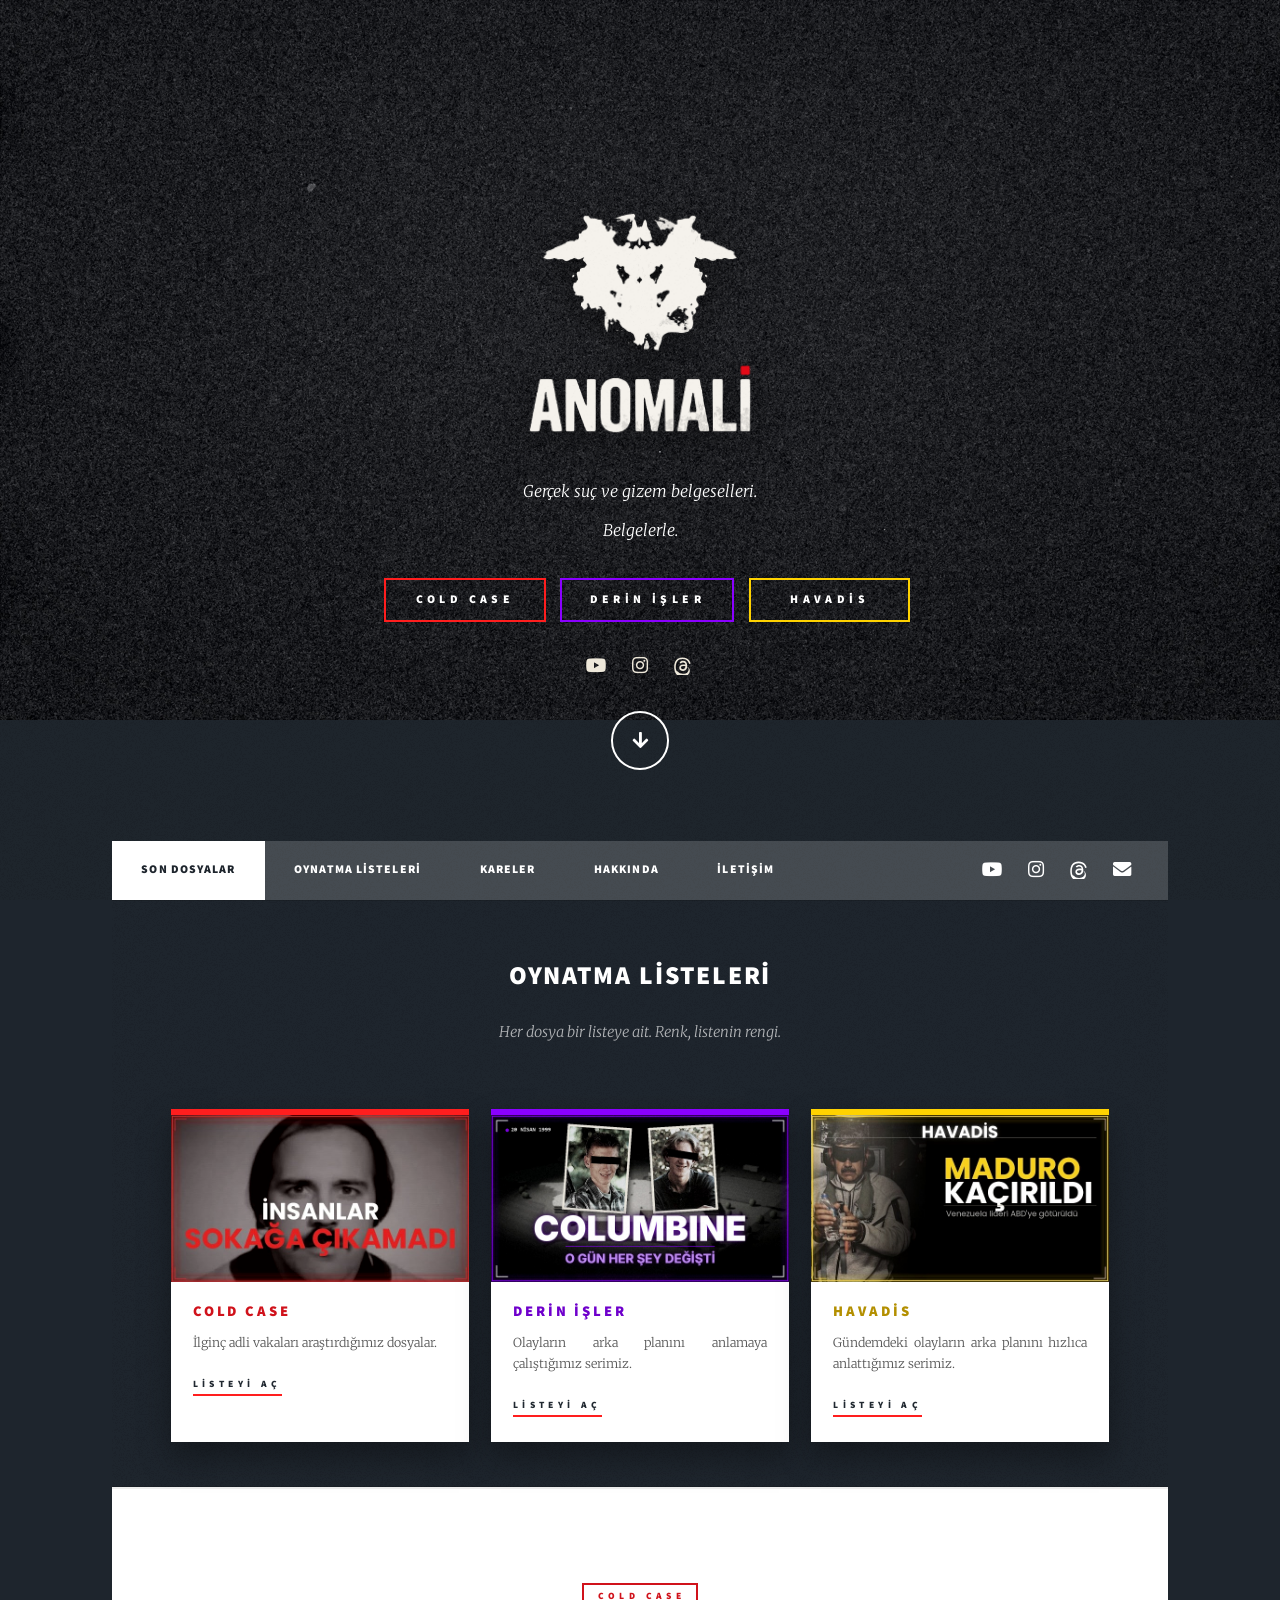
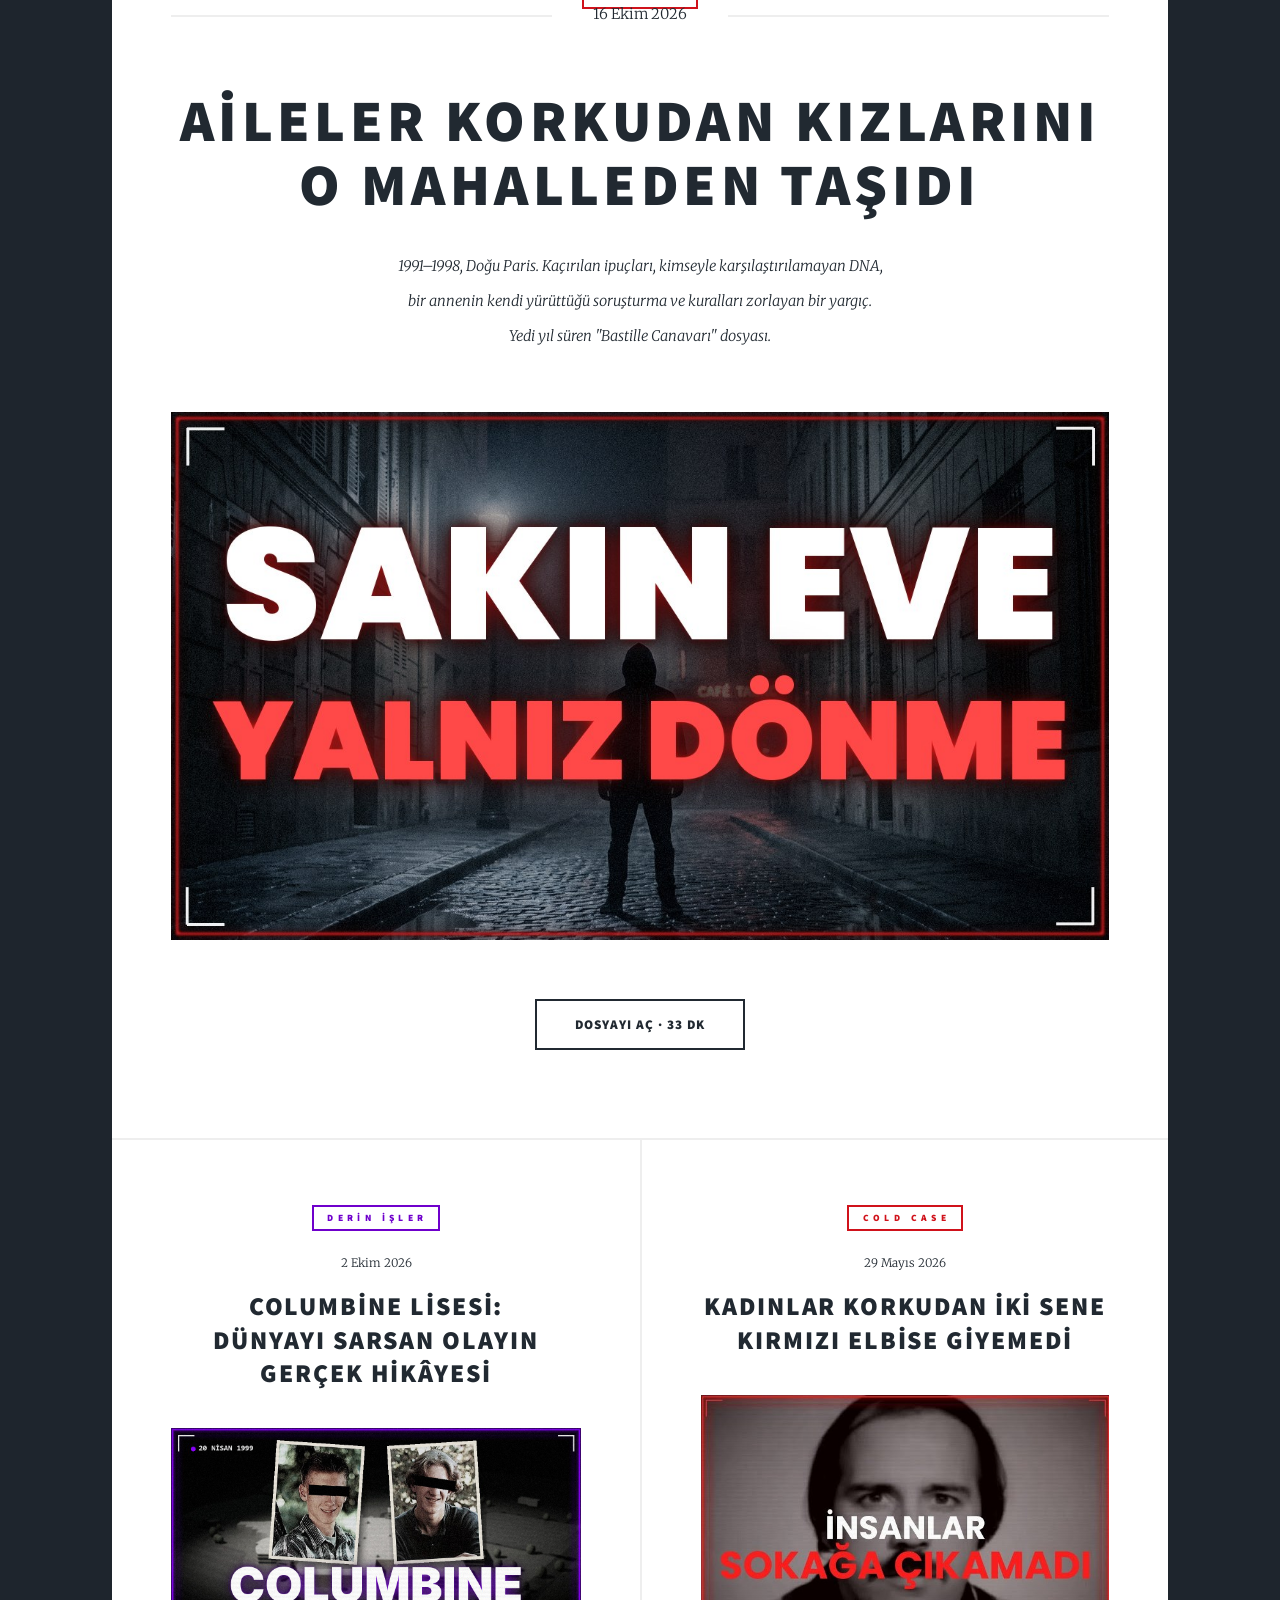
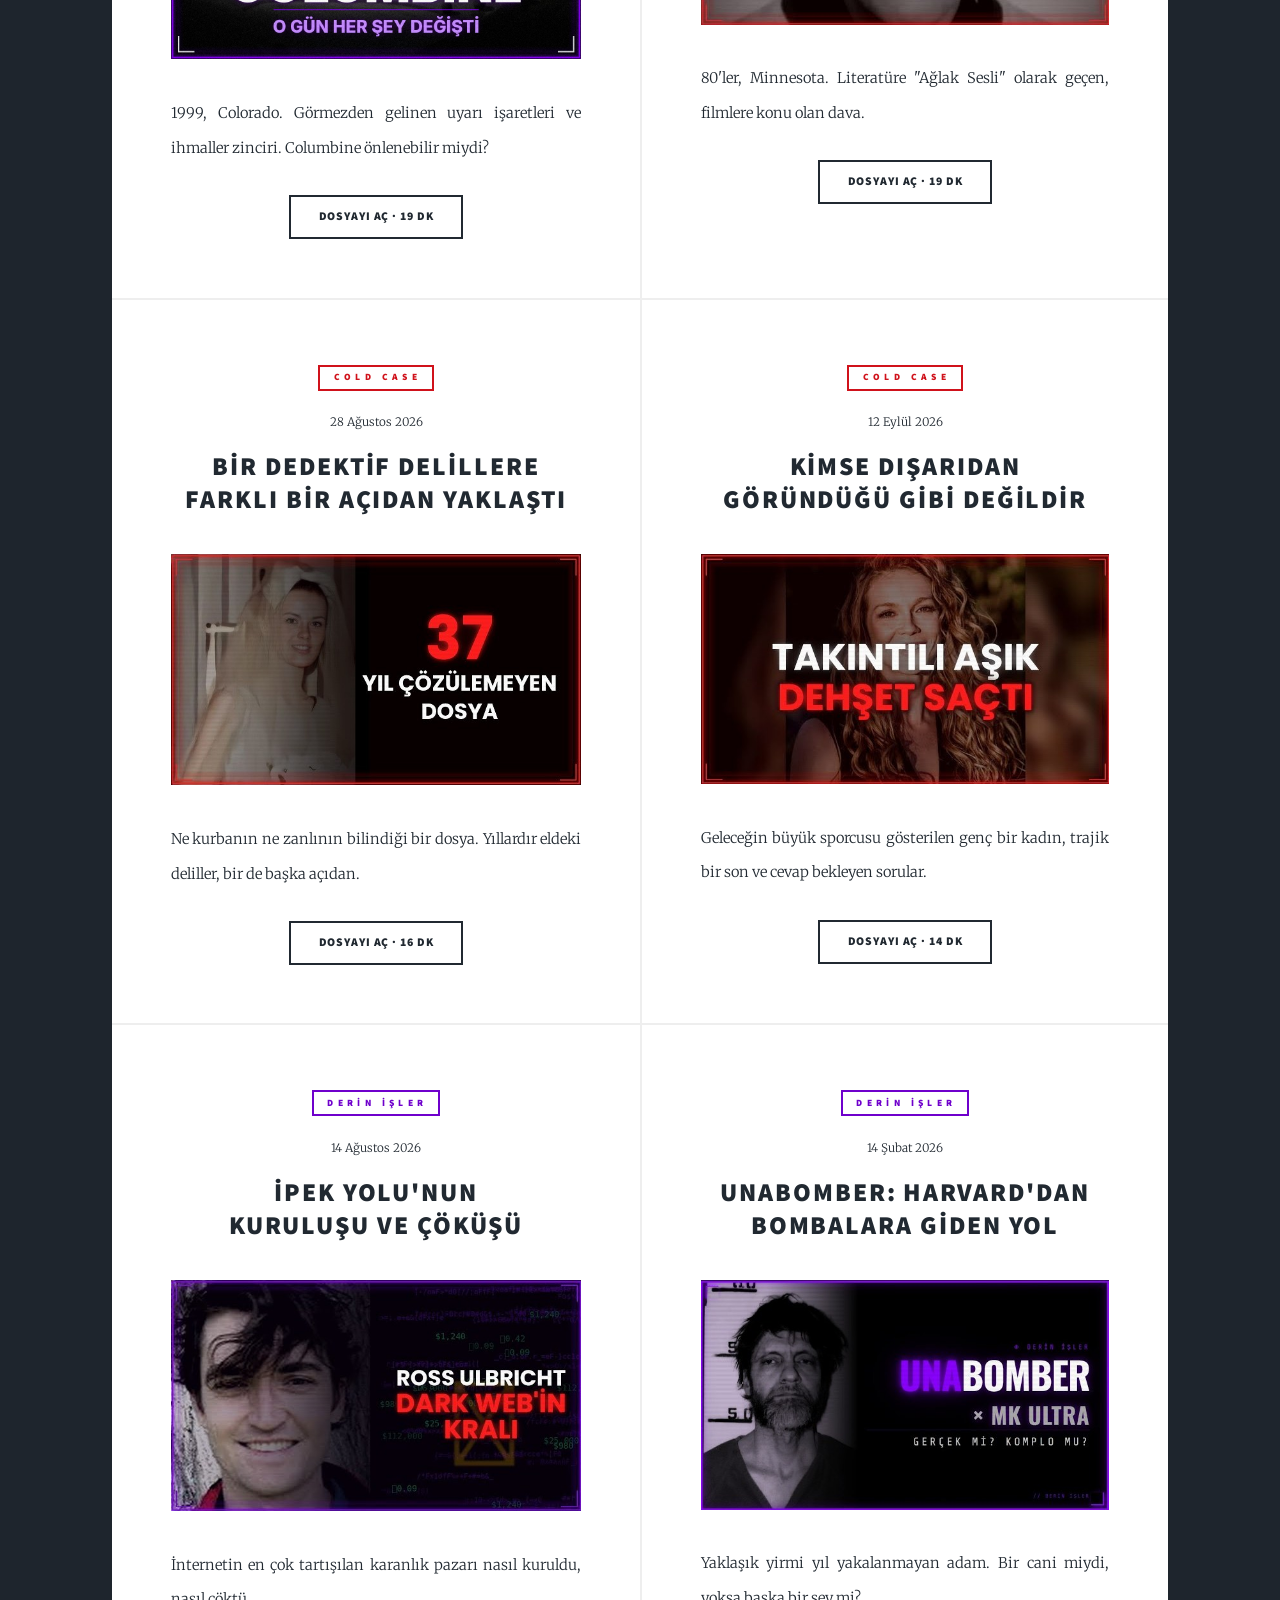
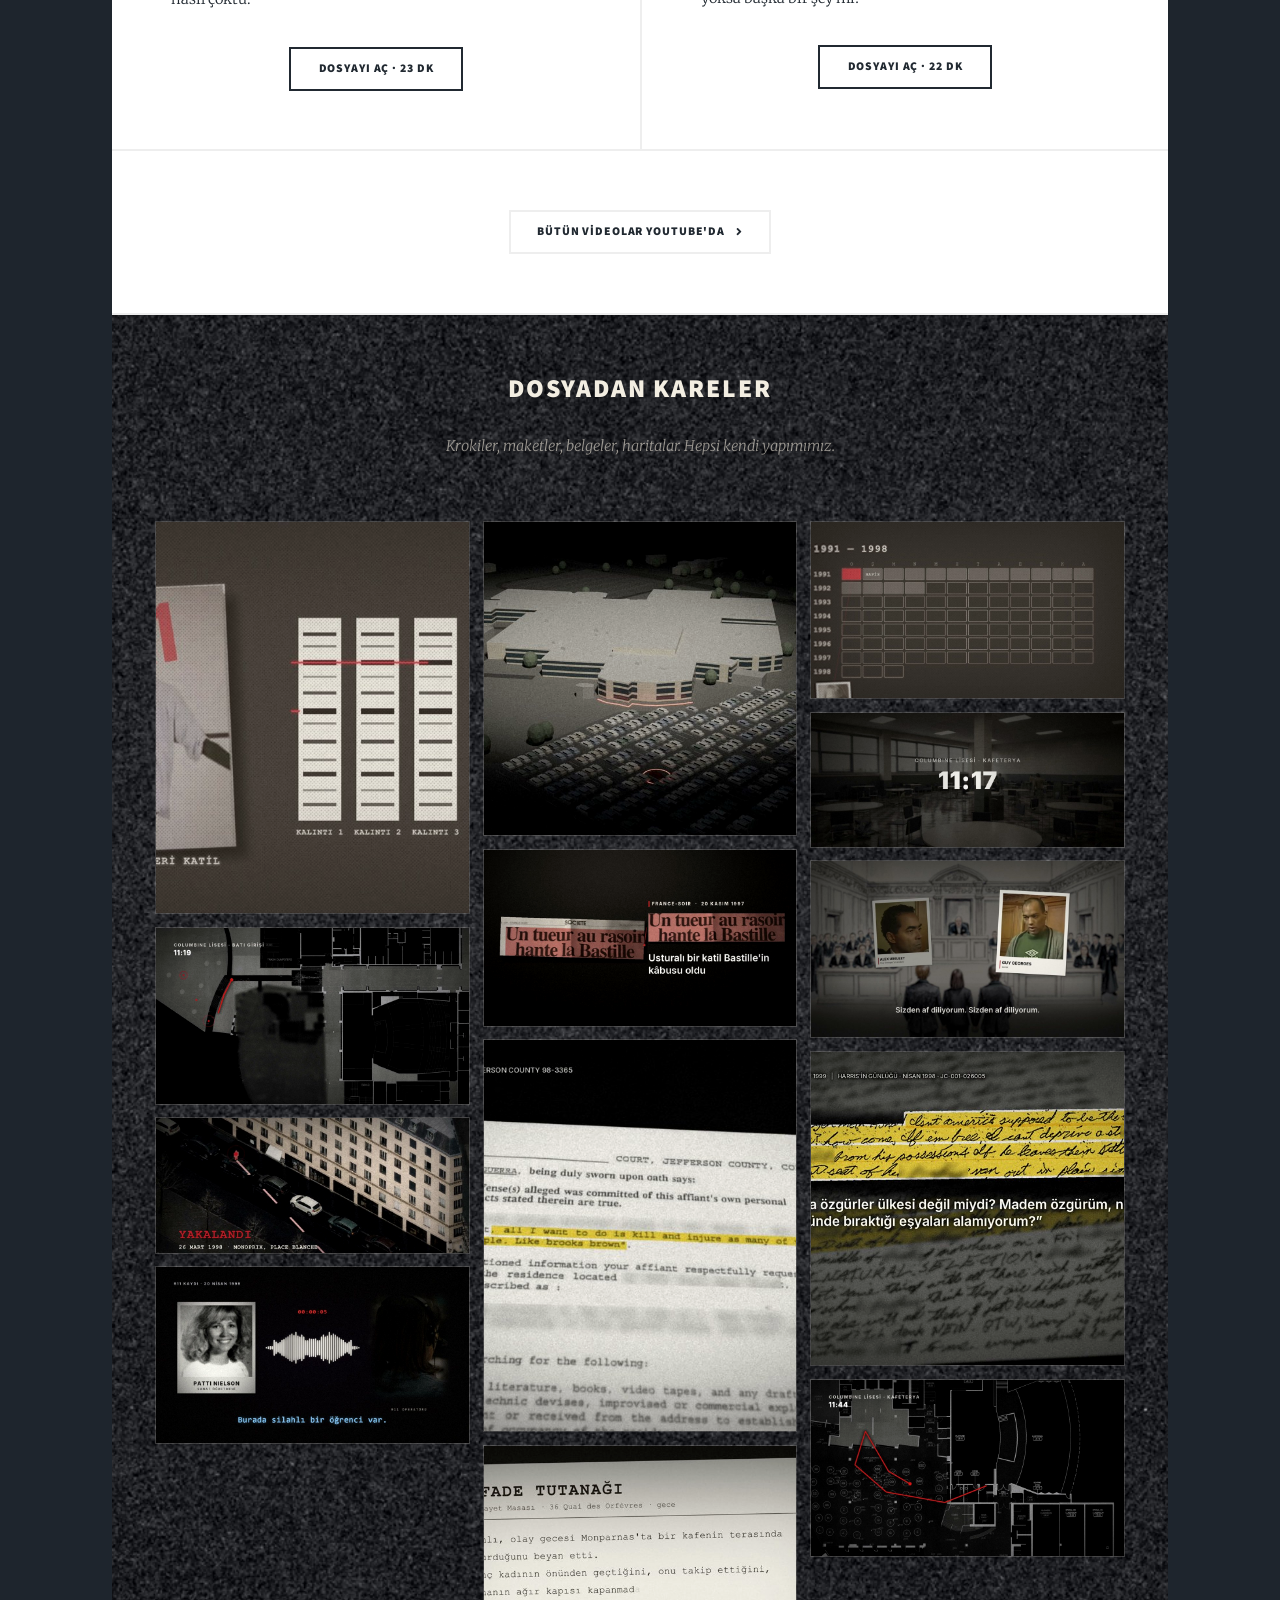
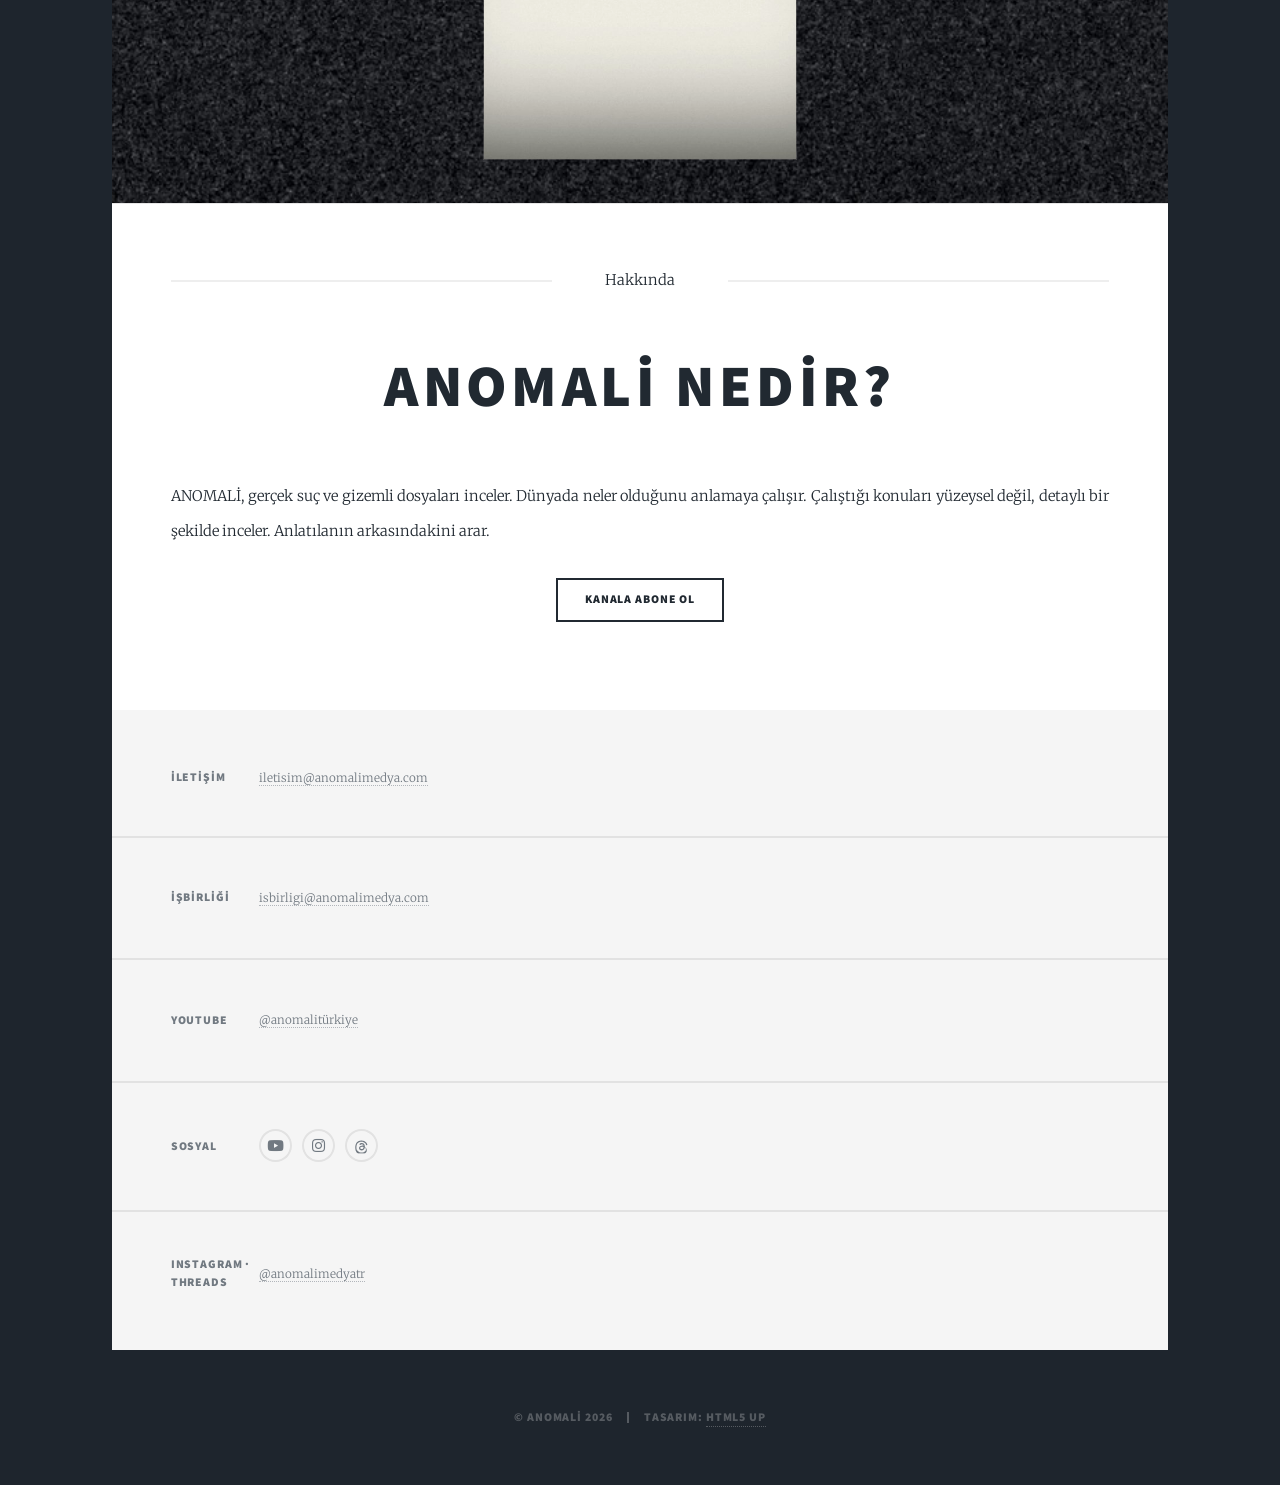
==== commit fef78fab: "Hakkında: 'Kim yapıyor?' bölümü kaldırıldı Co-Authored-By: Claude Opus 5.5 <noreply@anthropic.com>" ====
--- a/index.html
+++ b/index.html
@@ -227,8 +227,6 @@
 									<h2>ANOMALİ nedir?</h2>
 								</header>
 								<p>ANOMALİ, gerçek suç ve gizemli dosyaları inceler. Dünyada neler olduğunu anlamaya çalışır. Çalıştığı konuları yüzeysel değil, detaylı bir şekilde inceler. Anlatılanın arkasındakini arar.</p>
-								<h3>Kim yapıyor?</h3>
-								<p>Kanalı Emrah yapıyor. Araştırma, metin, seslendirme, kurgu ve canlandırmalar tek elden çıkar. Arşiv görüntüleri kısa tutulur; kaynağı her videonun açıklamasında yazılıdır.</p>
 								<ul class="actions special">
 									<li><a href="https://www.youtube.com/channel/UCyVfsUZTMqNmFXRKBqNx77g?sub_confirmation=1" class="button">Kanala abone ol</a></li>
 								</ul>
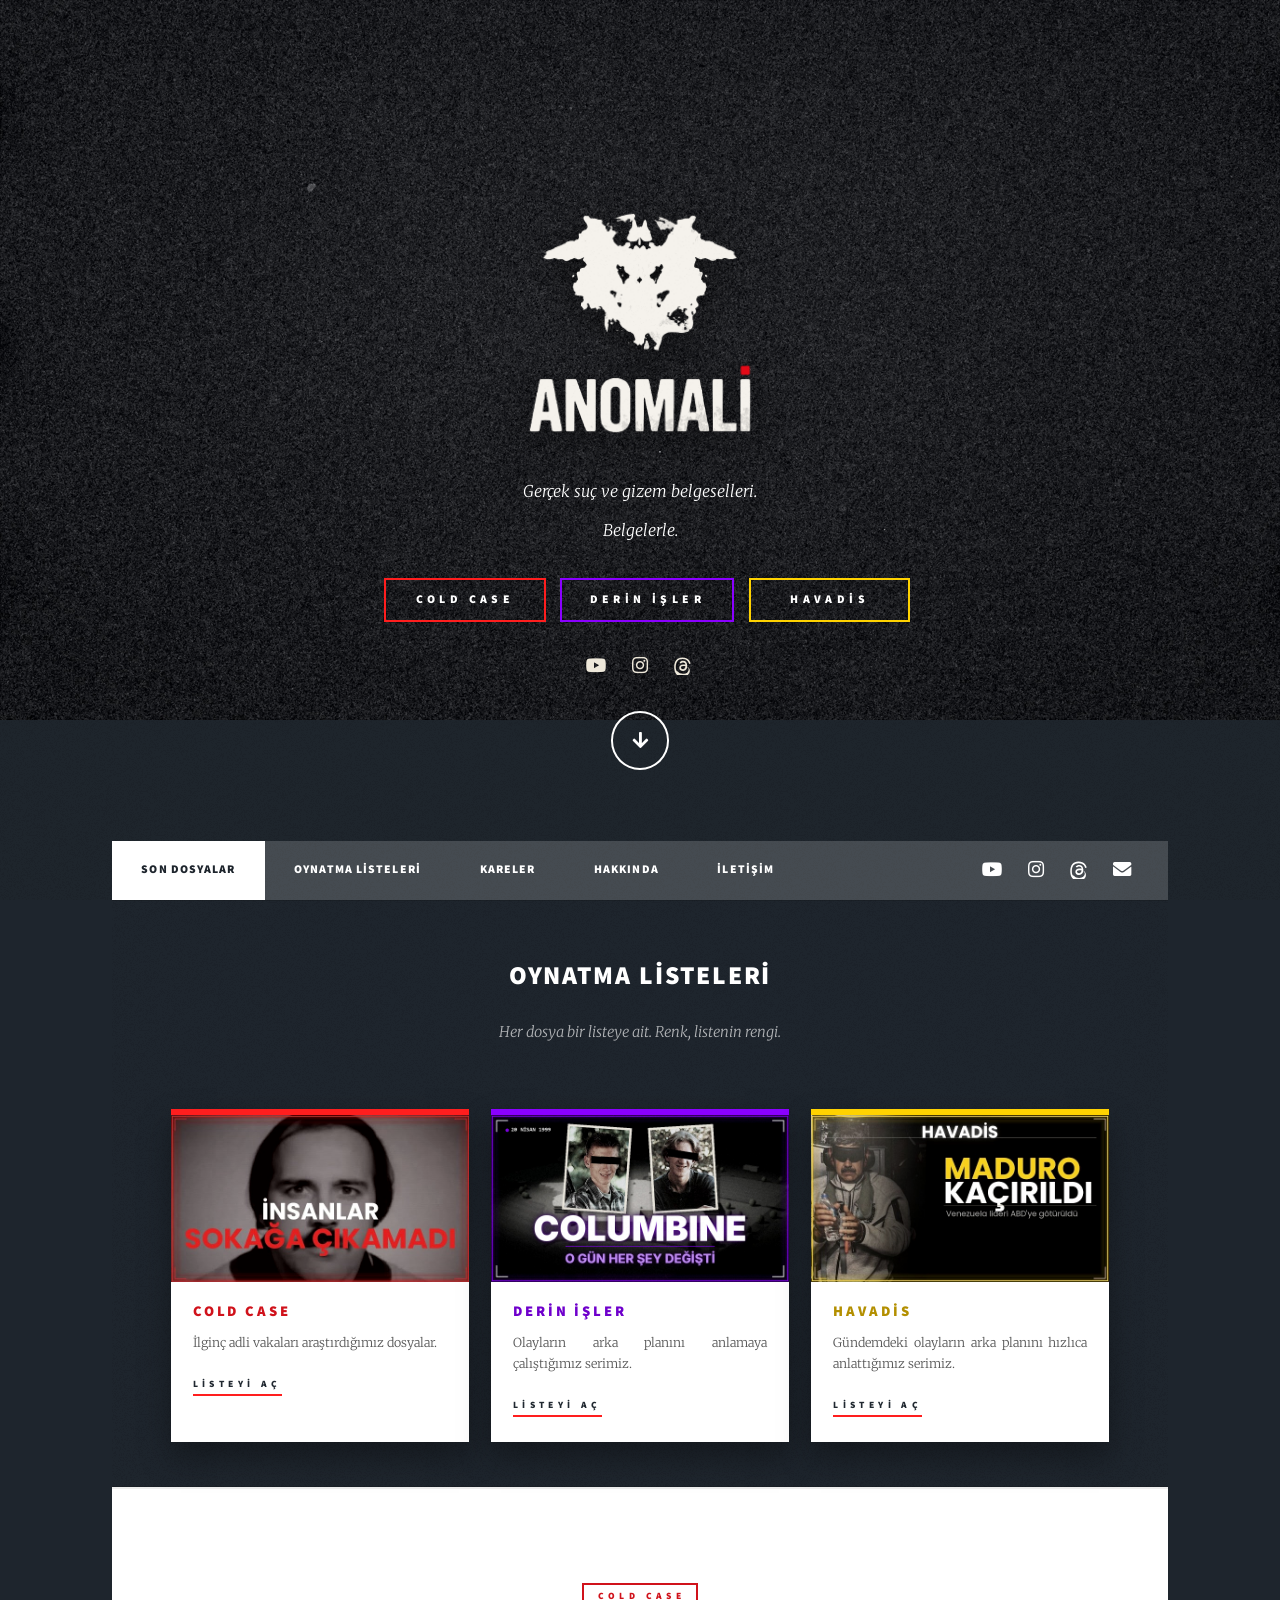
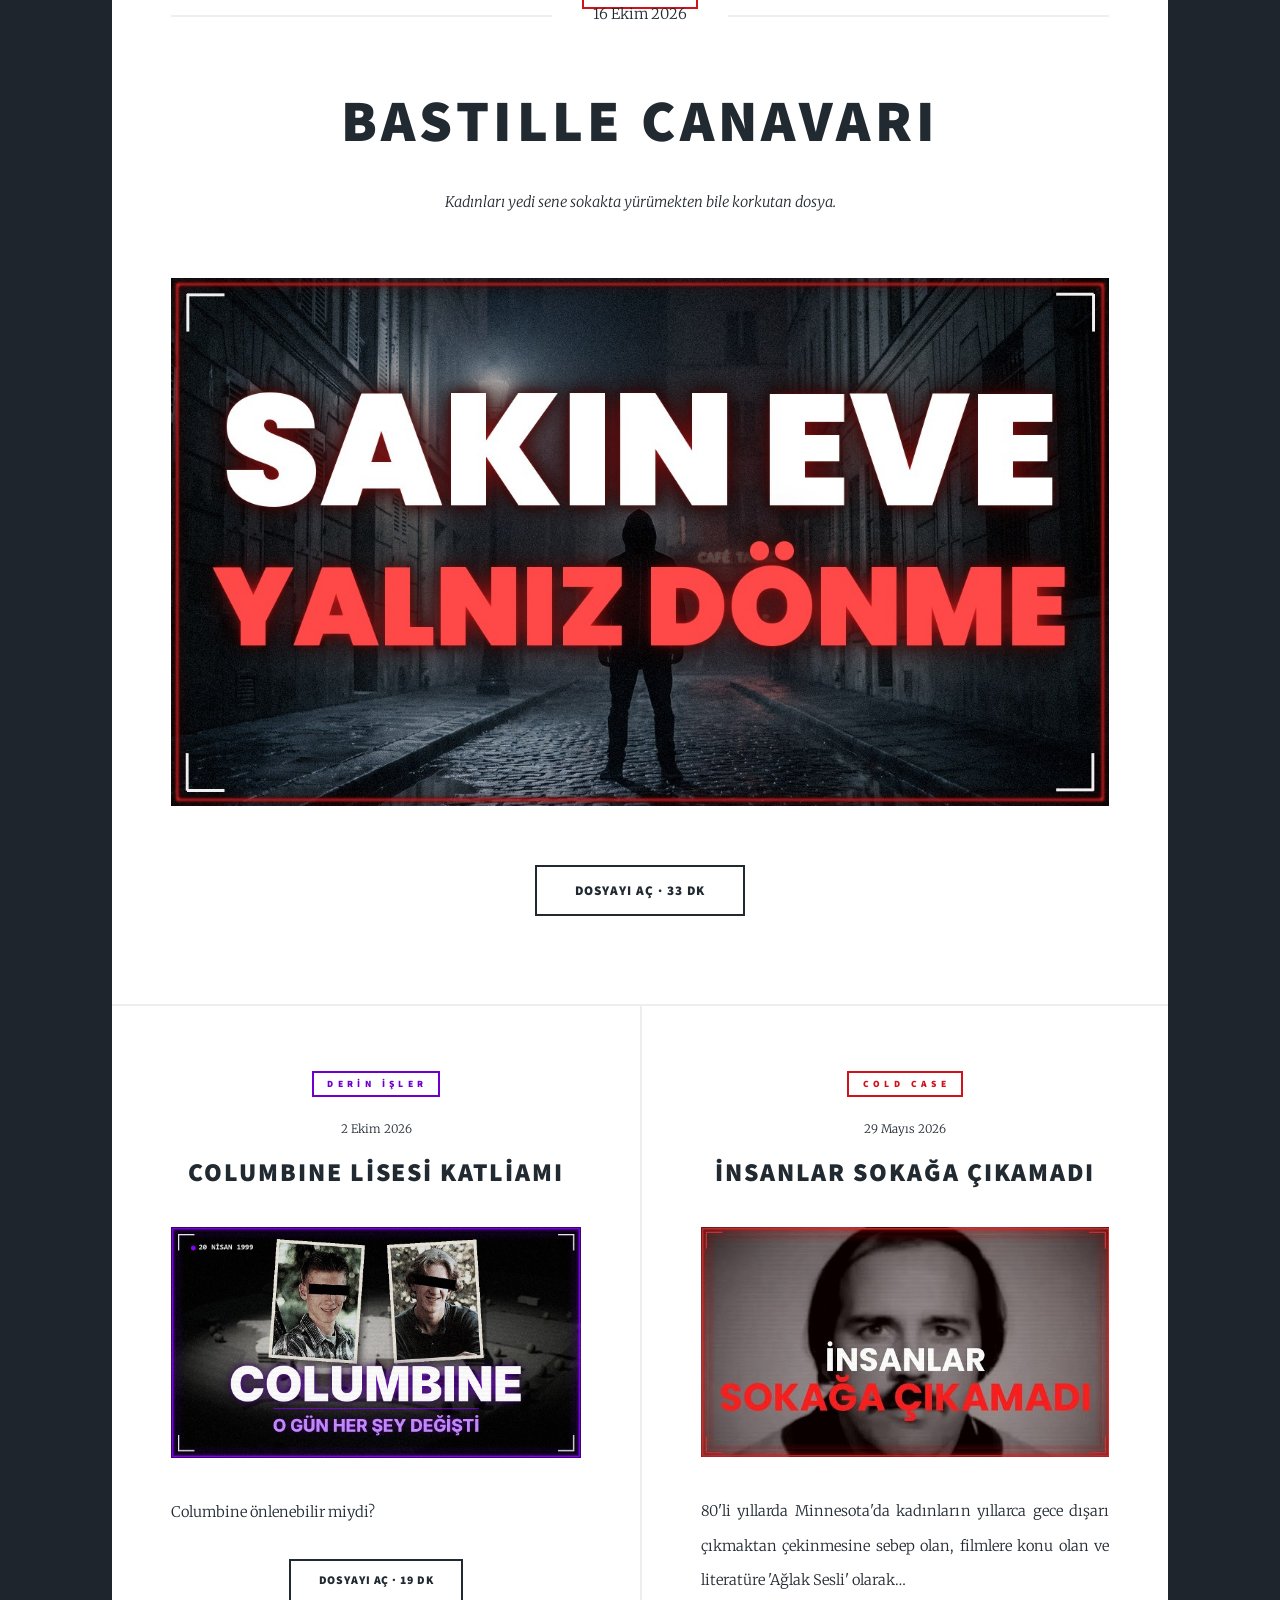
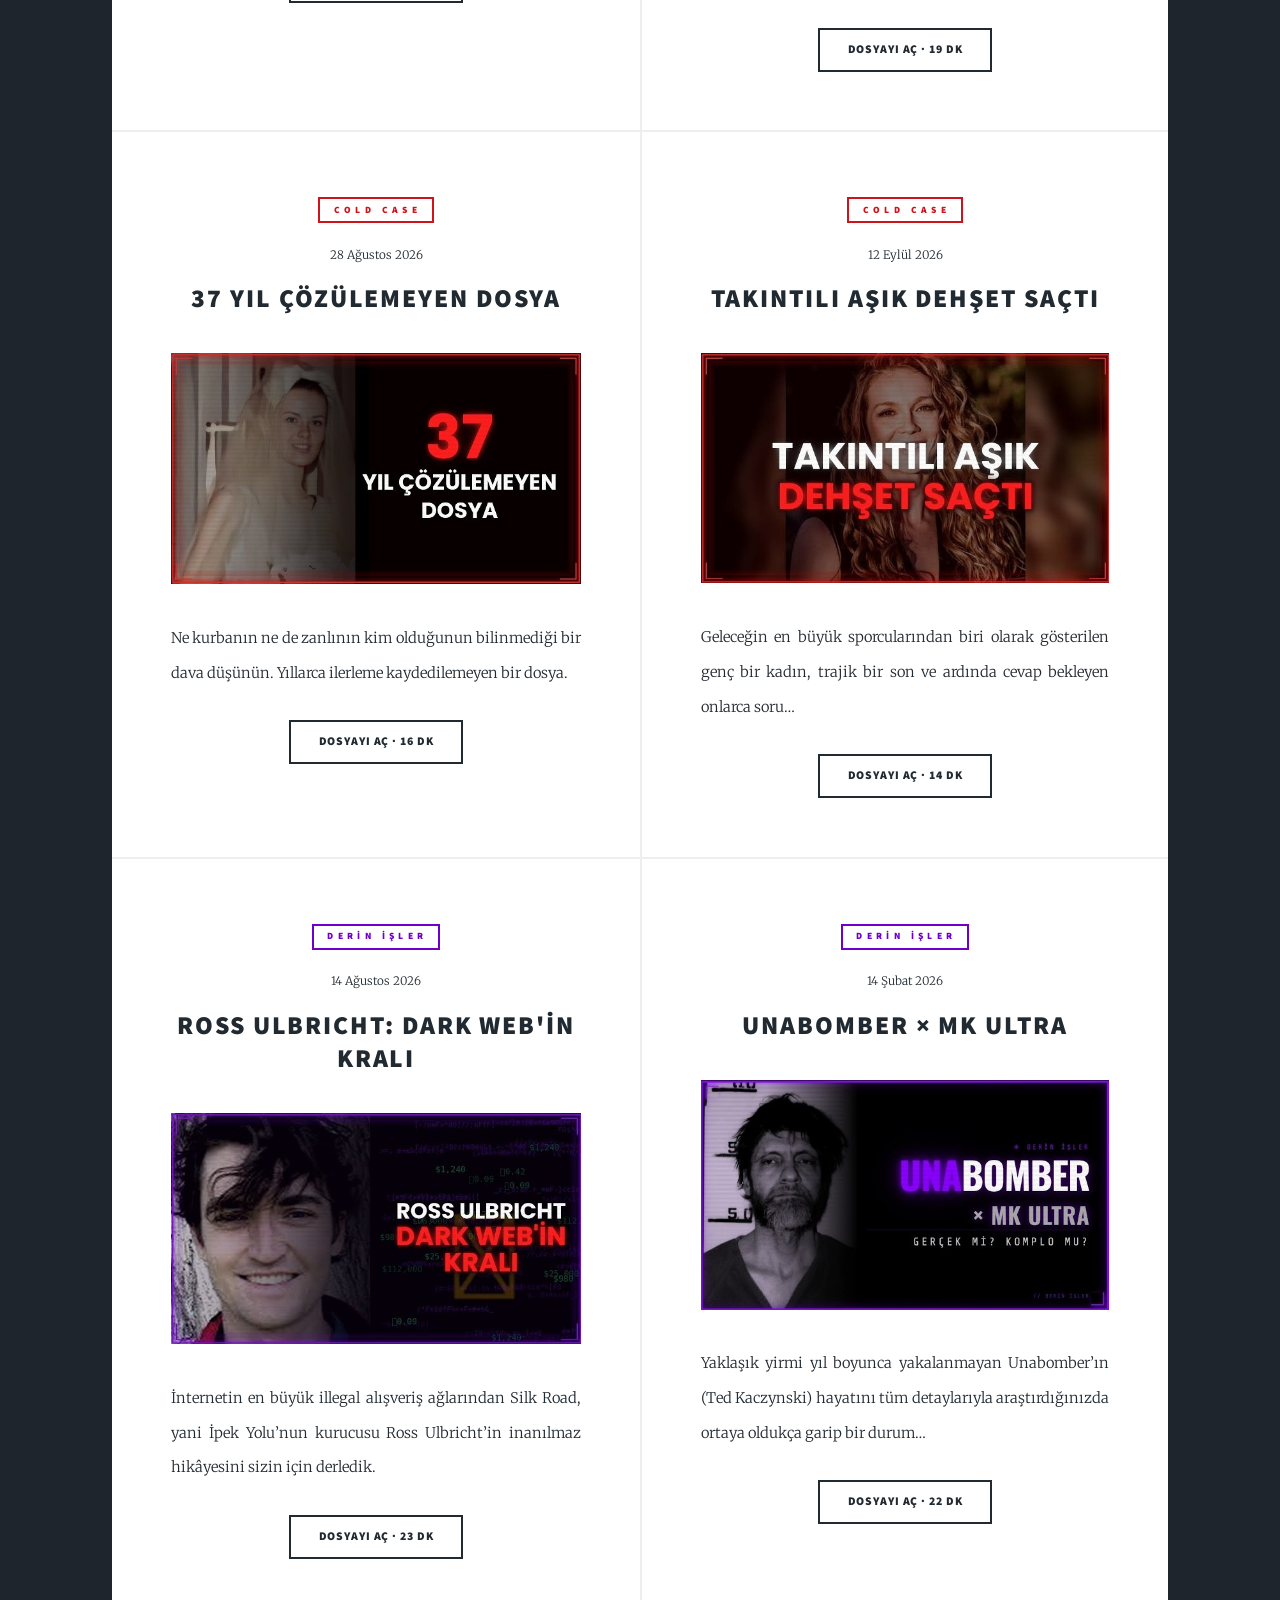
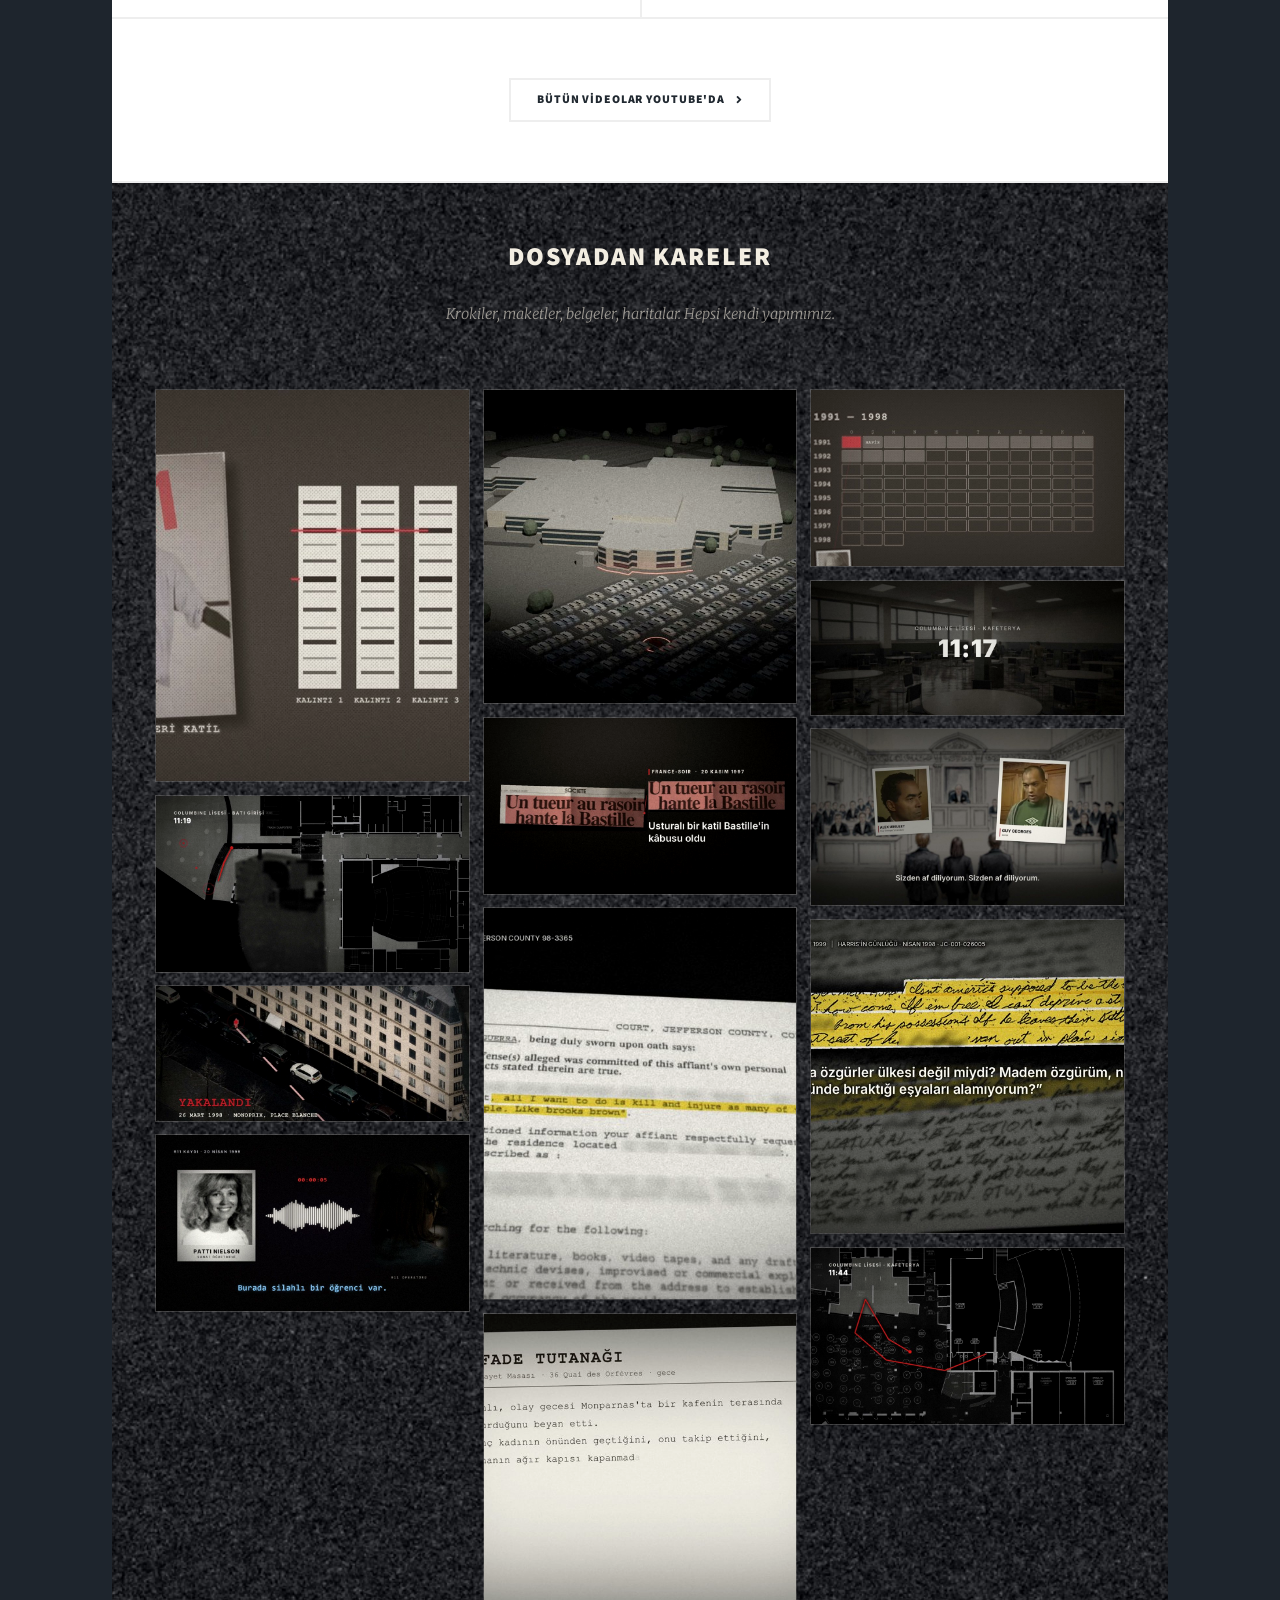
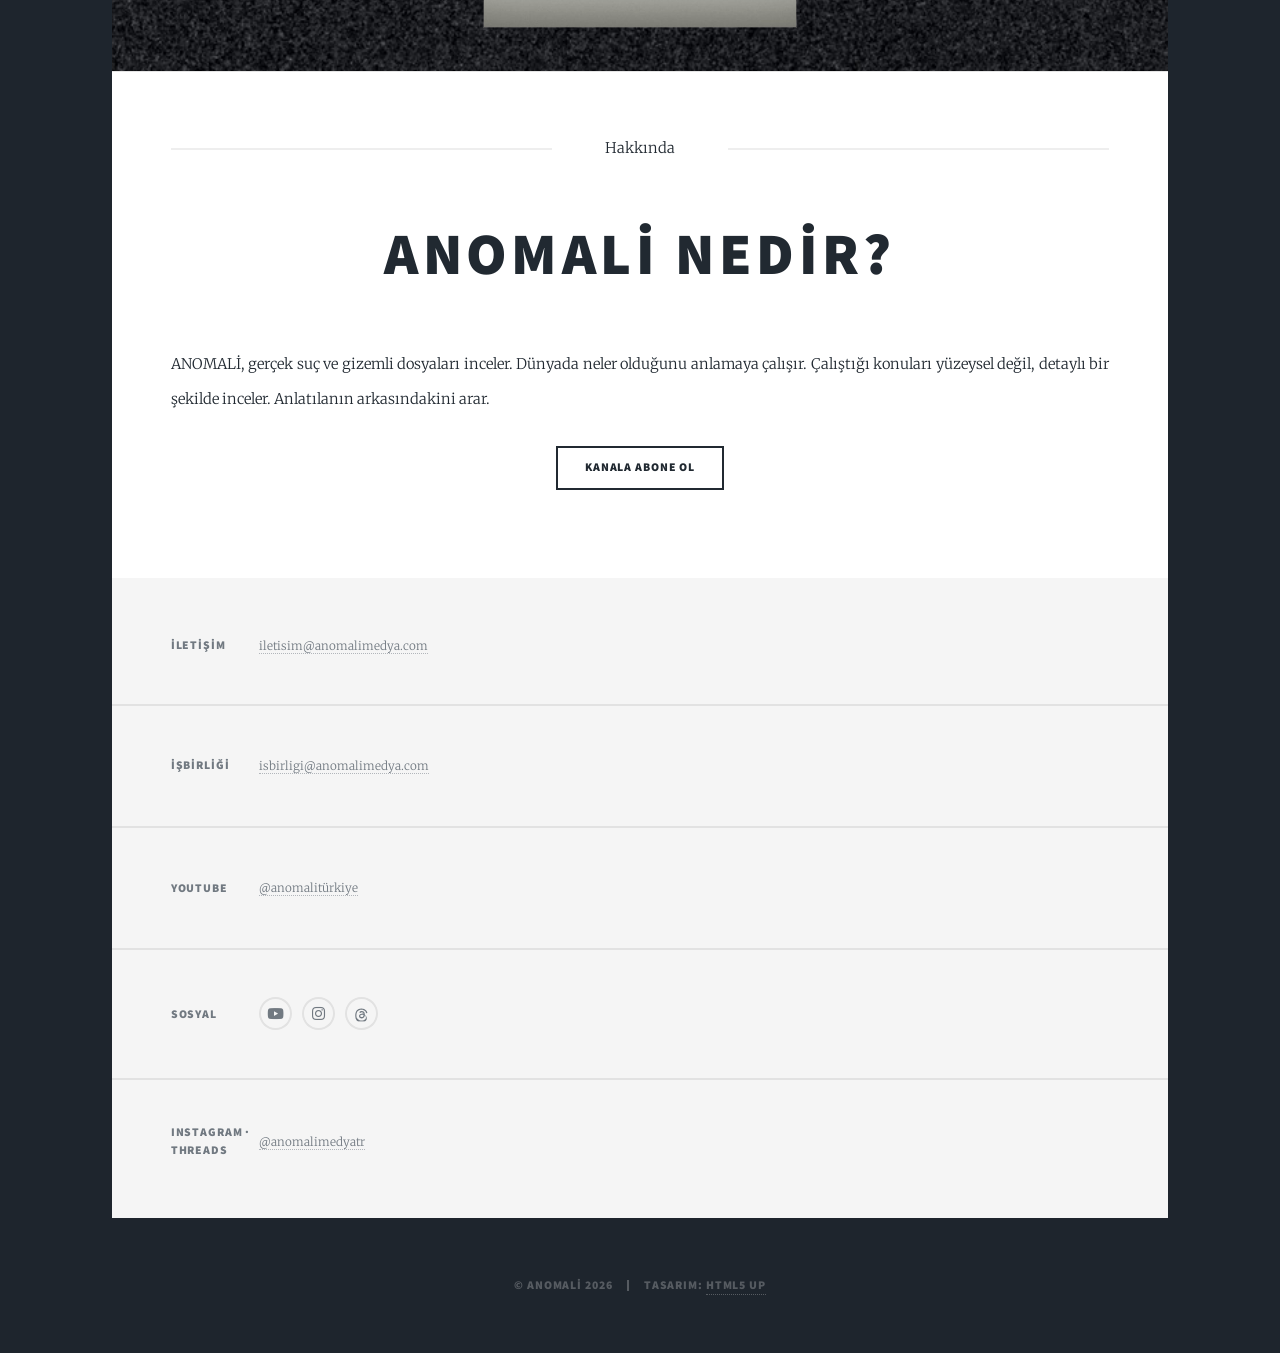
==== commit 2e1cca3f: "Başlıklar kapak yazısı, özetler YouTube açıklamasından; kırmızı çizgi kaldırıldı Kısa özet kelime or" ====
--- a/index.html
+++ b/index.html
@@ -102,13 +102,10 @@
 								<header class="major">
 									<span class="liste-etiket cold">Cold Case</span>
 									<span class="date">16 Ekim 2026</span>
-									<h2><a href="dosya.html?id=gg">Aileler Korkudan Kızlarını <br />
-									O Mahalleden Taşıdı</a></h2>
-									<p>1991–1998, Doğu Paris. Kaçırılan ipuçları, kimseyle karşılaştırılamayan DNA, <br />
-									bir annenin kendi yürüttüğü soruşturma ve kuralları zorlayan bir yargıç. <br />
-									Yedi yıl süren "Bastille Canavarı" dosyası.</p>
-								</header>
-								<a href="dosya.html?id=gg" class="image main"><img src="images/kapak_gg.jpg" alt="Aileler Korkudan Kızlarını O Mahalleden Taşıdı" /></a>
+									<h2><a href="dosya.html?id=gg">BASTILLE CANAVARI</a></h2>
+									<p>Kadınları yedi sene sokakta yürümekten bile korkutan dosya.</p>
+								</header>
+								<a href="dosya.html?id=gg" class="image main"><img src="images/kapak_gg.jpg" alt="Bastille Canavarı" /></a>
 								<ul class="actions special">
 									<li><a href="dosya.html?id=gg" class="button large">Dosyayı aç · 33 dk</a></li>
 								</ul>
@@ -120,10 +117,10 @@
 									<header>
 										<span class="liste-etiket derin">Derin İşler</span>
 										<span class="date">2 Ekim 2026</span>
-										<h2><a href="dosya.html?id=columbine">Columbine Lisesi: <br />Dünyayı Sarsan Olayın Gerçek Hikâyesi</a></h2>
+										<h2><a href="dosya.html?id=columbine">COLUMBINE LİSESİ KATLİAMI</a></h2>
 									</header>
 									<a href="dosya.html?id=columbine" class="image fit"><img src="images/kapak_columbine.jpg" alt="" /></a>
-									<p>1999, Colorado. Görmezden gelinen uyarı işaretleri ve ihmaller zinciri. Columbine önlenebilir miydi?</p>
+									<p>Columbine önlenebilir miydi?</p>
 									<ul class="actions special">
 										<li><a href="dosya.html?id=columbine" class="button">Dosyayı aç · 19 dk</a></li>
 									</ul>
@@ -132,10 +129,10 @@
 									<header>
 										<span class="liste-etiket cold">Cold Case</span>
 										<span class="date">29 Mayıs 2026</span>
-										<h2><a href="dosya.html?id=aglak">Kadınlar Korkudan İki Sene <br />Kırmızı Elbise Giyemedi</a></h2>
+										<h2><a href="dosya.html?id=aglak">İnsanlar Sokağa Çıkamadı</a></h2>
 									</header>
 									<a href="dosya.html?id=aglak" class="image fit"><img src="images/kapak_aglak.jpg" alt="" /></a>
-									<p>80'ler, Minnesota. Literatüre "Ağlak Sesli" olarak geçen, filmlere konu olan dava.</p>
+									<p>80'li yıllarda Minnesota'da kadınların yıllarca gece dışarı çıkmaktan çekinmesine sebep olan, filmlere konu olan ve literatüre 'Ağlak Sesli' olarak…</p>
 									<ul class="actions special">
 										<li><a href="dosya.html?id=aglak" class="button">Dosyayı aç · 19 dk</a></li>
 									</ul>
@@ -144,10 +141,10 @@
 									<header>
 										<span class="liste-etiket cold">Cold Case</span>
 										<span class="date">28 Ağustos 2026</span>
-										<h2><a href="dosya.html?id=dedektif">Bir Dedektif Delillere <br />Farklı Bir Açıdan Yaklaştı</a></h2>
+										<h2><a href="dosya.html?id=dedektif">37 Yıl Çözülemeyen Dosya</a></h2>
 									</header>
 									<a href="dosya.html?id=dedektif" class="image fit"><img src="images/kapak_dedektif.jpg" alt="" /></a>
-									<p>Ne kurbanın ne zanlının bilindiği bir dosya. Yıllardır eldeki deliller, bir de başka açıdan.</p>
+									<p>Ne kurbanın ne de zanlının kim olduğunun bilinmediği bir dava düşünün. Yıllarca ilerleme kaydedilemeyen bir dosya.</p>
 									<ul class="actions special">
 										<li><a href="dosya.html?id=dedektif" class="button">Dosyayı aç · 16 dk</a></li>
 									</ul>
@@ -156,10 +153,10 @@
 									<header>
 										<span class="liste-etiket cold">Cold Case</span>
 										<span class="date">12 Eylül 2026</span>
-										<h2><a href="dosya.html?id=kimse">Kimse Dışarıdan <br />Göründüğü Gibi Değildir</a></h2>
+										<h2><a href="dosya.html?id=kimse">Takıntılı Aşık Dehşet Saçtı</a></h2>
 									</header>
 									<a href="dosya.html?id=kimse" class="image fit"><img src="images/kapak_kimse.jpg" alt="" /></a>
-									<p>Geleceğin büyük sporcusu gösterilen genç bir kadın, trajik bir son ve cevap bekleyen sorular.</p>
+									<p>Geleceğin en büyük sporcularından biri olarak gösterilen genç bir kadın, trajik bir son ve ardında cevap bekleyen onlarca soru…</p>
 									<ul class="actions special">
 										<li><a href="dosya.html?id=kimse" class="button">Dosyayı aç · 14 dk</a></li>
 									</ul>
@@ -168,10 +165,10 @@
 									<header>
 										<span class="liste-etiket derin">Derin İşler</span>
 										<span class="date">14 Ağustos 2026</span>
-										<h2><a href="dosya.html?id=ipekyolu">İpek Yolu'nun <br />Kuruluşu ve Çöküşü</a></h2>
+										<h2><a href="dosya.html?id=ipekyolu">ROSS ULBRICHT: DARK WEB'İN KRALI</a></h2>
 									</header>
 									<a href="dosya.html?id=ipekyolu" class="image fit"><img src="images/kapak_ipekyolu.jpg" alt="" /></a>
-									<p>İnternetin en çok tartışılan karanlık pazarı nasıl kuruldu, nasıl çöktü.</p>
+									<p>İnternetin en büyük illegal alışveriş ağlarından Silk Road, yani İpek Yolu’nun kurucusu Ross Ulbricht’in inanılmaz hikâyesini sizin için derledik.</p>
 									<ul class="actions special">
 										<li><a href="dosya.html?id=ipekyolu" class="button">Dosyayı aç · 23 dk</a></li>
 									</ul>
@@ -180,10 +177,10 @@
 									<header>
 										<span class="liste-etiket derin">Derin İşler</span>
 										<span class="date">14 Şubat 2026</span>
-										<h2><a href="dosya.html?id=unabomber">Unabomber: Harvard'dan <br />Bombalara Giden Yol</a></h2>
+										<h2><a href="dosya.html?id=unabomber">Unabomber × MK Ultra</a></h2>
 									</header>
 									<a href="dosya.html?id=unabomber" class="image fit"><img src="images/kapak_unabomber.jpg" alt="" /></a>
-									<p>Yaklaşık yirmi yıl yakalanmayan adam. Bir cani miydi, yoksa başka bir şey mi?</p>
+									<p>Yaklaşık yirmi yıl boyunca yakalanmayan Unabomber’ın (Ted Kaczynski) hayatını tüm detaylarıyla araştırdığınızda ortaya oldukça garip bir durum…</p>
 									<ul class="actions special">
 										<li><a href="dosya.html?id=unabomber" class="button">Dosyayı aç · 22 dk</a></li>
 									</ul>
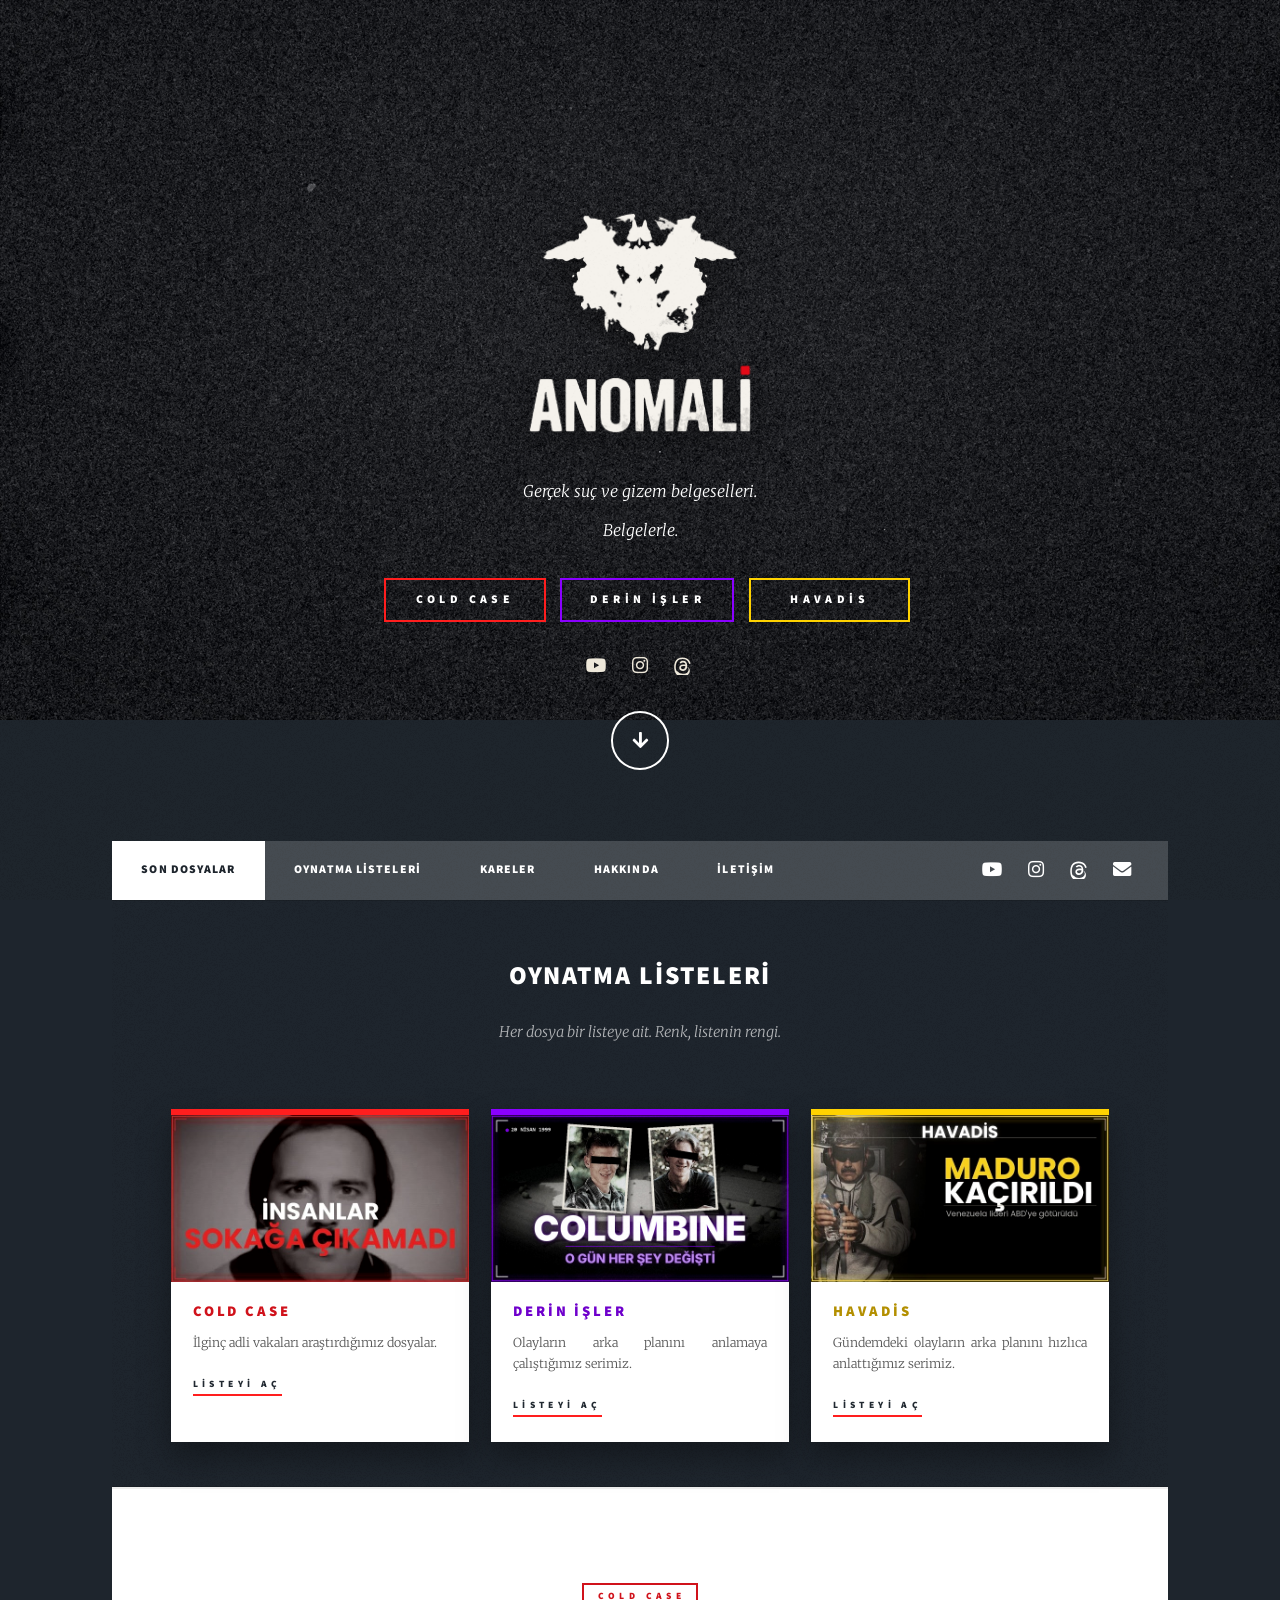
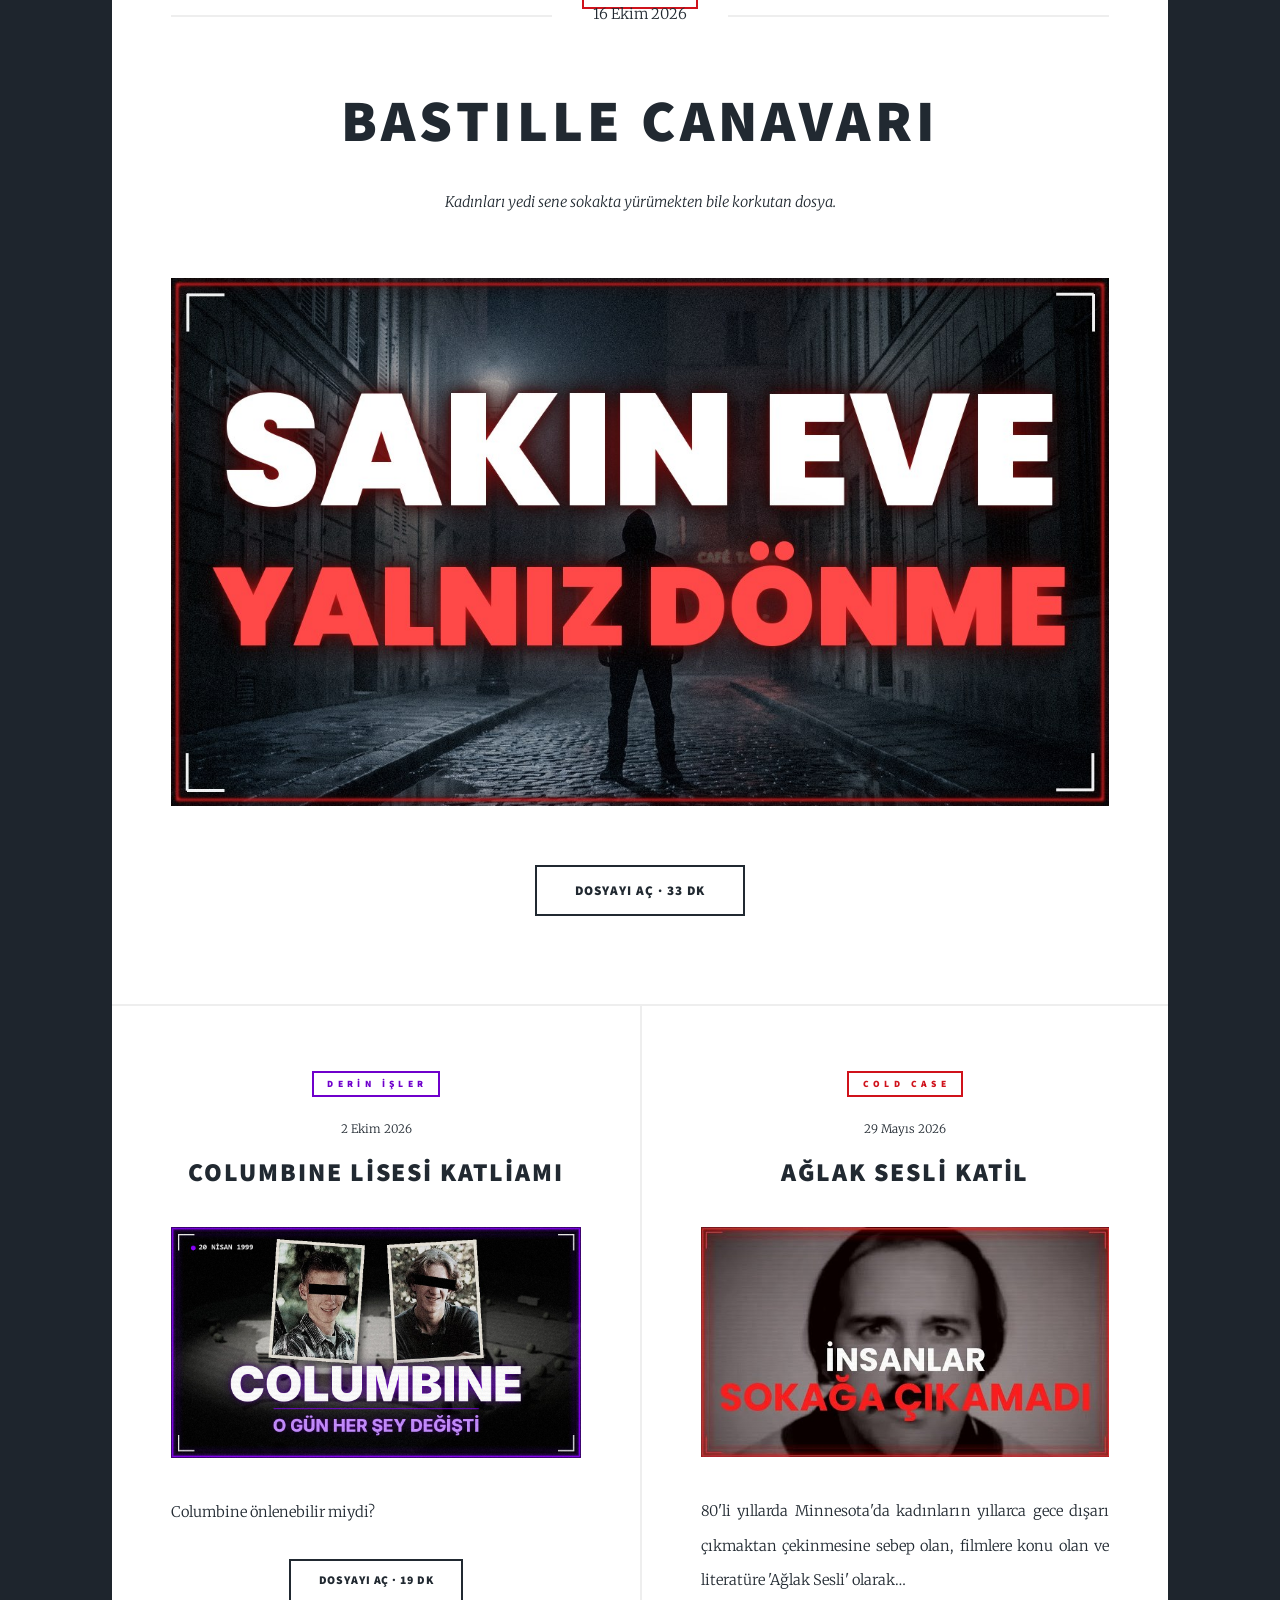
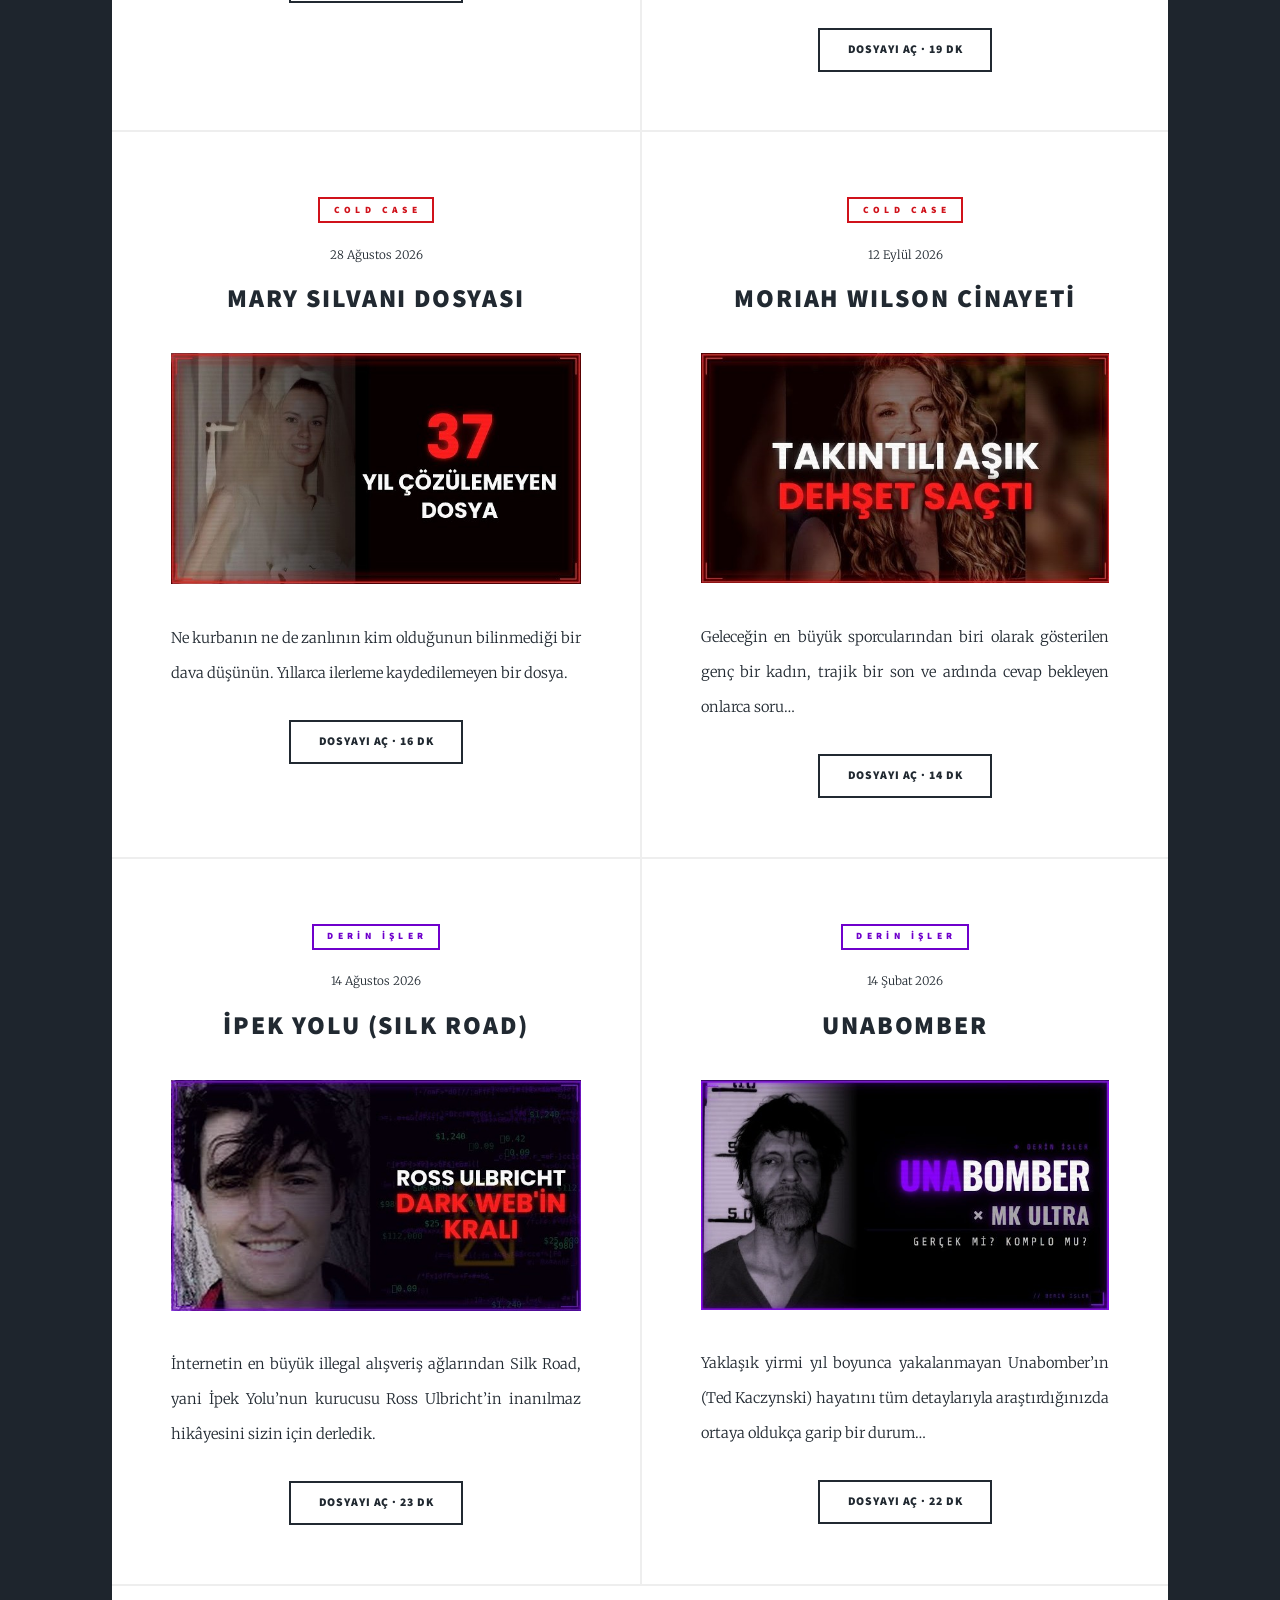
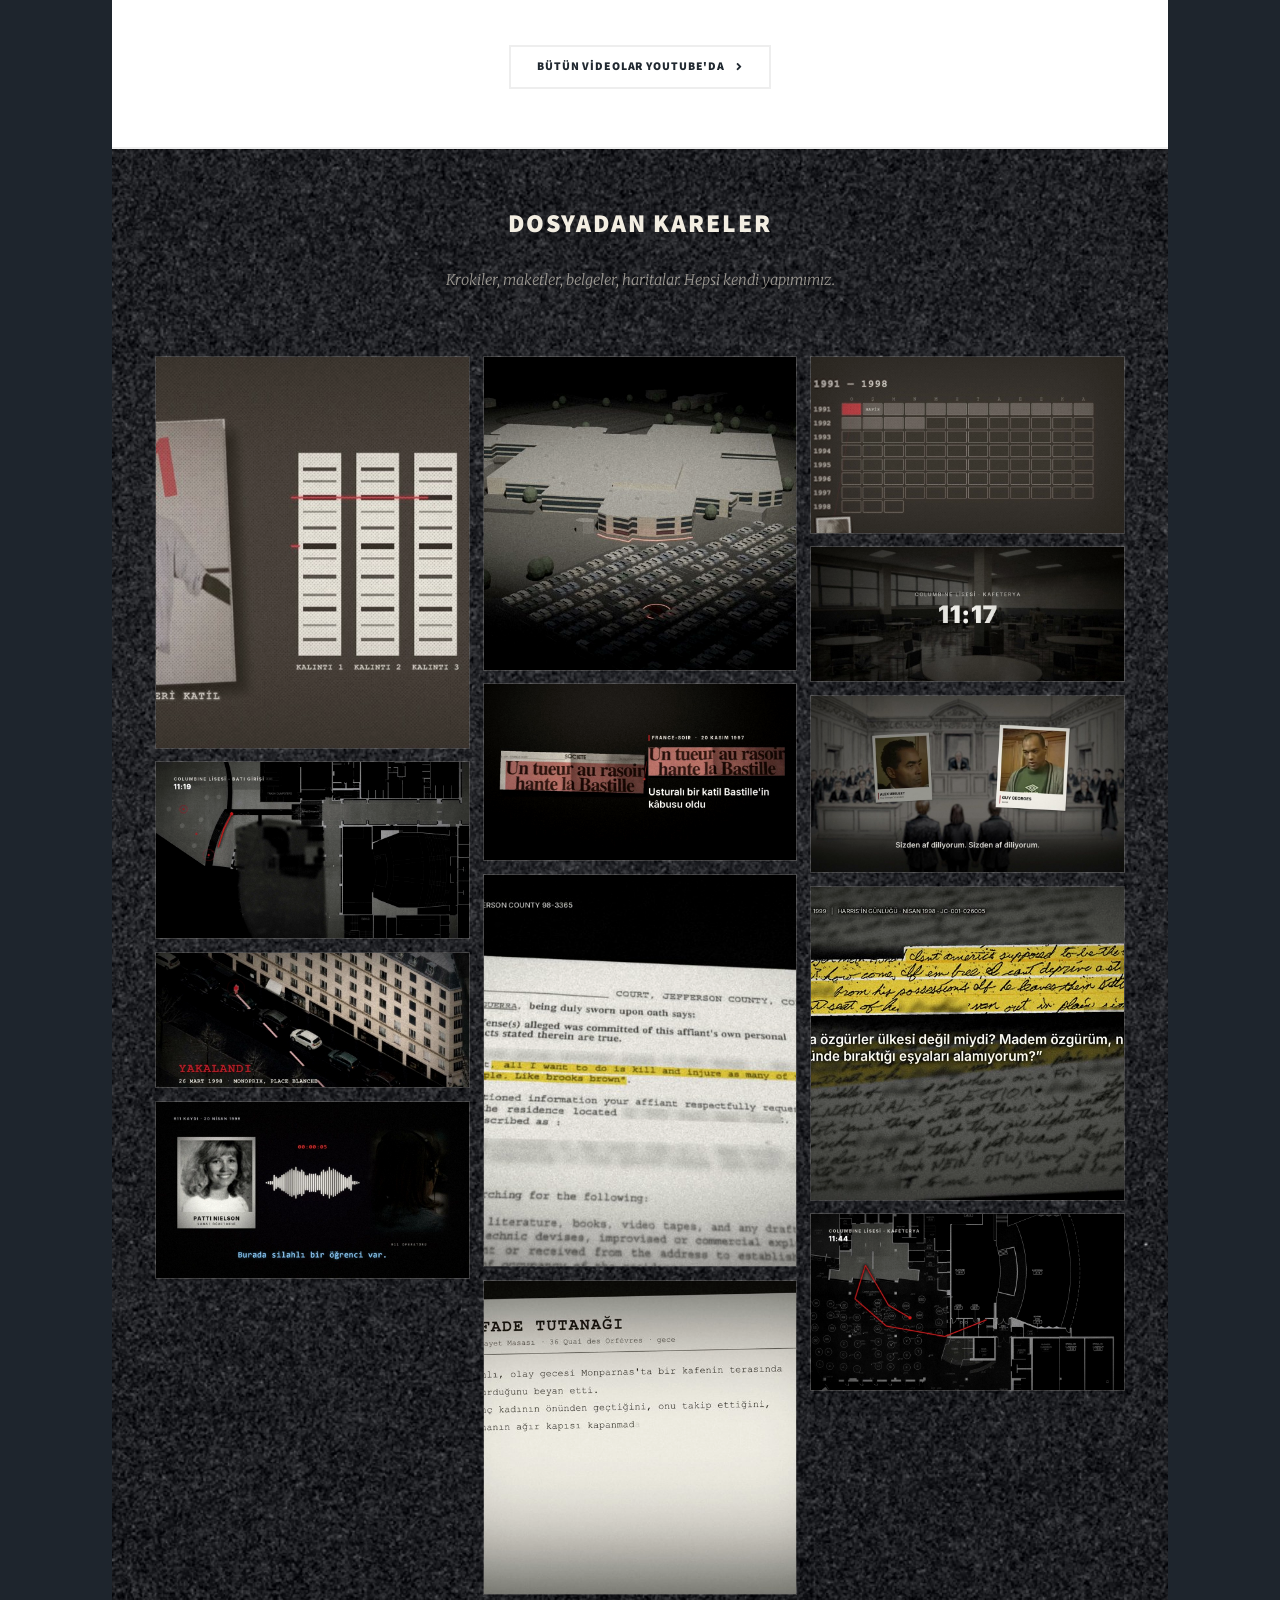
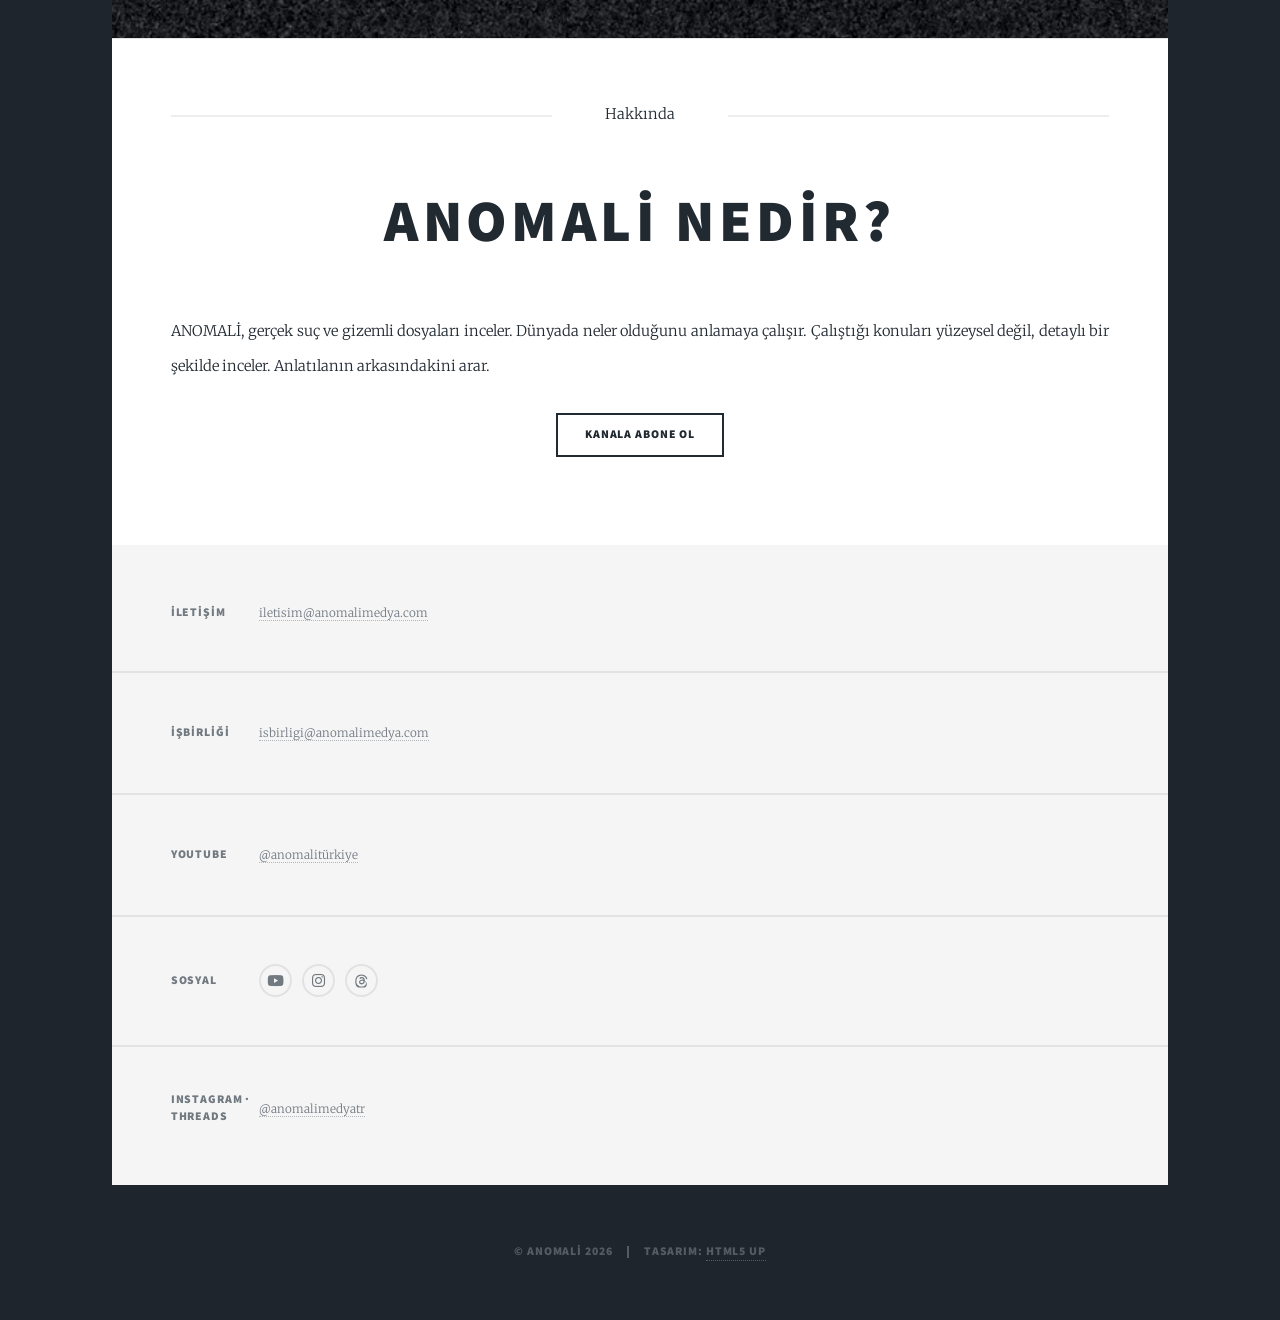
==== commit 00dbb41e: "Başlıklar olayın bilinen adı (Emrah'ın listesi) Co-Authored-By: Claude Opus 5.5 <noreply@anthropic.c" ====
--- a/index.html
+++ b/index.html
@@ -129,7 +129,7 @@
 									<header>
 										<span class="liste-etiket cold">Cold Case</span>
 										<span class="date">29 Mayıs 2026</span>
-										<h2><a href="dosya.html?id=aglak">İnsanlar Sokağa Çıkamadı</a></h2>
+										<h2><a href="dosya.html?id=aglak">AĞLAK SESLİ KATİL</a></h2>
 									</header>
 									<a href="dosya.html?id=aglak" class="image fit"><img src="images/kapak_aglak.jpg" alt="" /></a>
 									<p>80'li yıllarda Minnesota'da kadınların yıllarca gece dışarı çıkmaktan çekinmesine sebep olan, filmlere konu olan ve literatüre 'Ağlak Sesli' olarak…</p>
@@ -141,7 +141,7 @@
 									<header>
 										<span class="liste-etiket cold">Cold Case</span>
 										<span class="date">28 Ağustos 2026</span>
-										<h2><a href="dosya.html?id=dedektif">37 Yıl Çözülemeyen Dosya</a></h2>
+										<h2><a href="dosya.html?id=dedektif">MARY SILVANI DOSYASI</a></h2>
 									</header>
 									<a href="dosya.html?id=dedektif" class="image fit"><img src="images/kapak_dedektif.jpg" alt="" /></a>
 									<p>Ne kurbanın ne de zanlının kim olduğunun bilinmediği bir dava düşünün. Yıllarca ilerleme kaydedilemeyen bir dosya.</p>
@@ -153,7 +153,7 @@
 									<header>
 										<span class="liste-etiket cold">Cold Case</span>
 										<span class="date">12 Eylül 2026</span>
-										<h2><a href="dosya.html?id=kimse">Takıntılı Aşık Dehşet Saçtı</a></h2>
+										<h2><a href="dosya.html?id=kimse">MORIAH WILSON CİNAYETİ</a></h2>
 									</header>
 									<a href="dosya.html?id=kimse" class="image fit"><img src="images/kapak_kimse.jpg" alt="" /></a>
 									<p>Geleceğin en büyük sporcularından biri olarak gösterilen genç bir kadın, trajik bir son ve ardında cevap bekleyen onlarca soru…</p>
@@ -165,7 +165,7 @@
 									<header>
 										<span class="liste-etiket derin">Derin İşler</span>
 										<span class="date">14 Ağustos 2026</span>
-										<h2><a href="dosya.html?id=ipekyolu">ROSS ULBRICHT: DARK WEB'İN KRALI</a></h2>
+										<h2><a href="dosya.html?id=ipekyolu">İPEK YOLU (SILK ROAD)</a></h2>
 									</header>
 									<a href="dosya.html?id=ipekyolu" class="image fit"><img src="images/kapak_ipekyolu.jpg" alt="" /></a>
 									<p>İnternetin en büyük illegal alışveriş ağlarından Silk Road, yani İpek Yolu’nun kurucusu Ross Ulbricht’in inanılmaz hikâyesini sizin için derledik.</p>
@@ -177,7 +177,7 @@
 									<header>
 										<span class="liste-etiket derin">Derin İşler</span>
 										<span class="date">14 Şubat 2026</span>
-										<h2><a href="dosya.html?id=unabomber">Unabomber × MK Ultra</a></h2>
+										<h2><a href="dosya.html?id=unabomber">UNABOMBER</a></h2>
 									</header>
 									<a href="dosya.html?id=unabomber" class="image fit"><img src="images/kapak_unabomber.jpg" alt="" /></a>
 									<p>Yaklaşık yirmi yıl boyunca yakalanmayan Unabomber’ın (Ted Kaczynski) hayatını tüm detaylarıyla araştırdığınızda ortaya oldukça garip bir durum…</p>
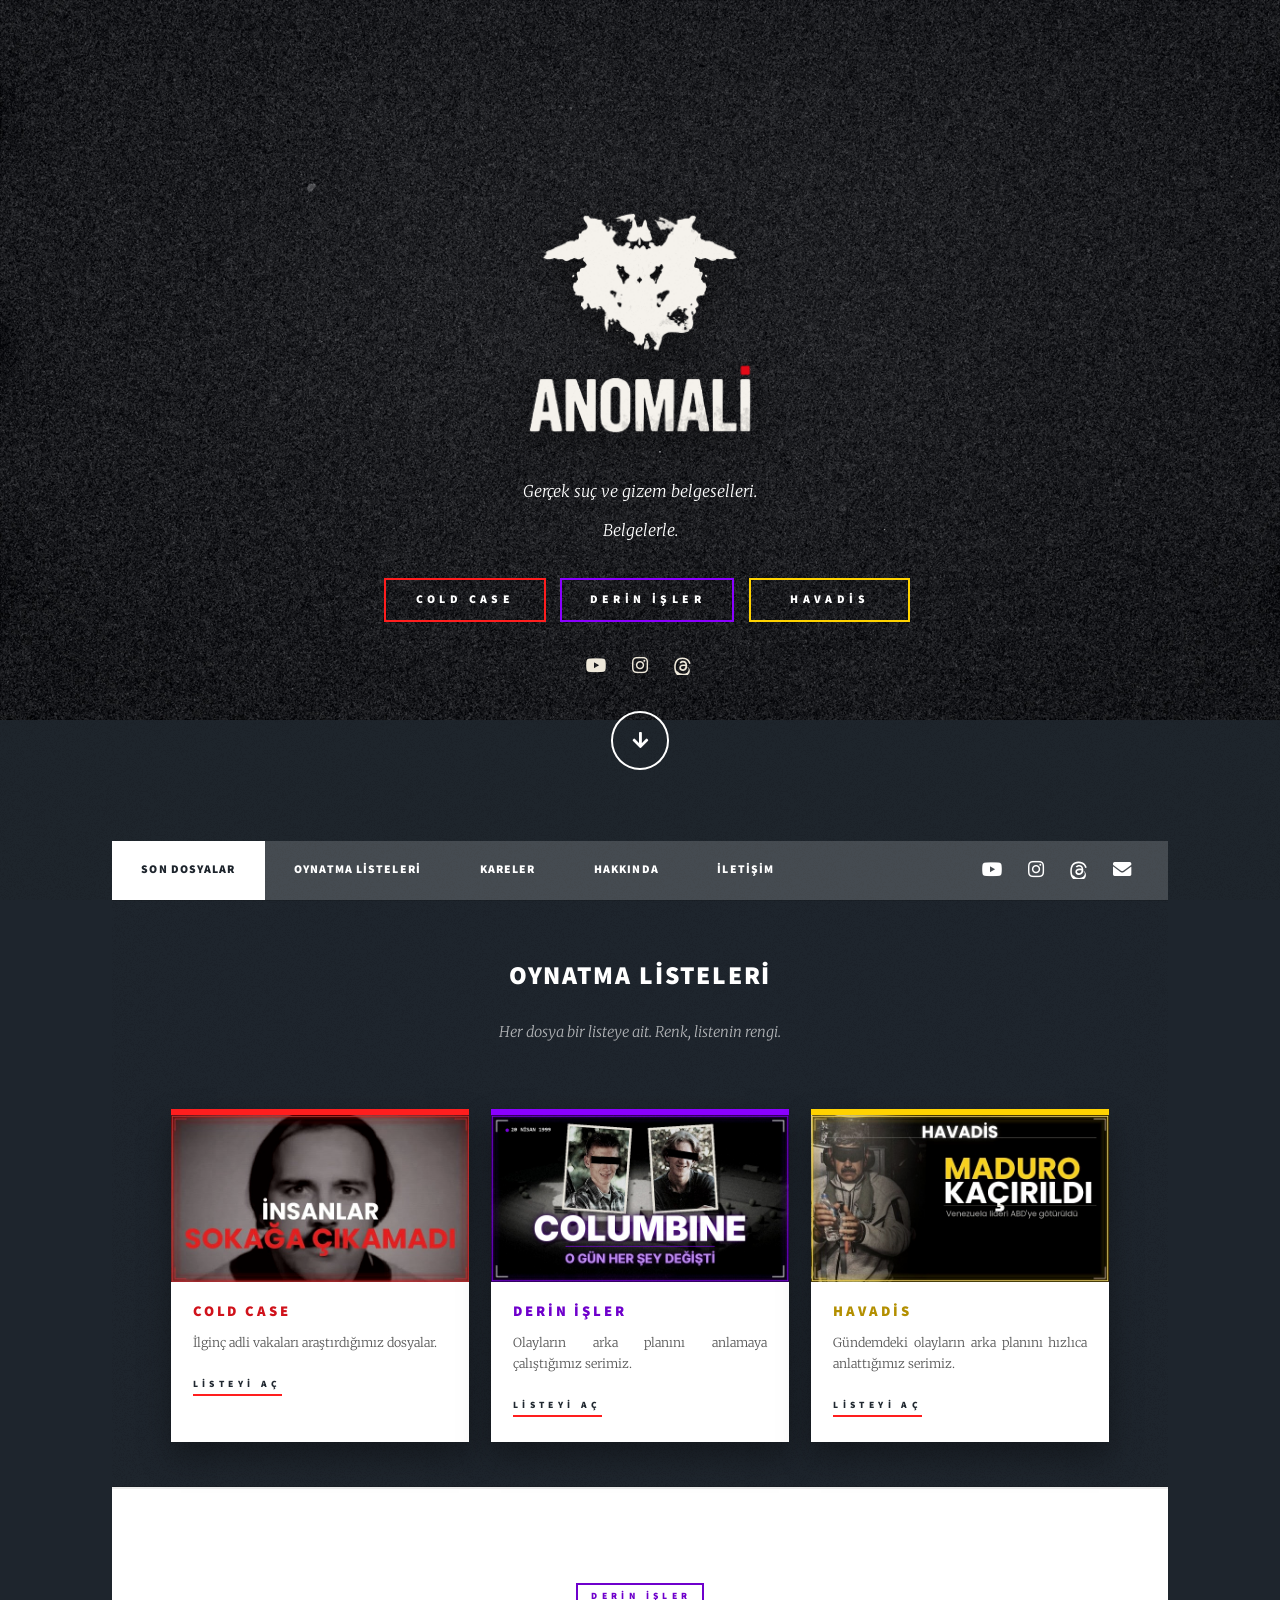
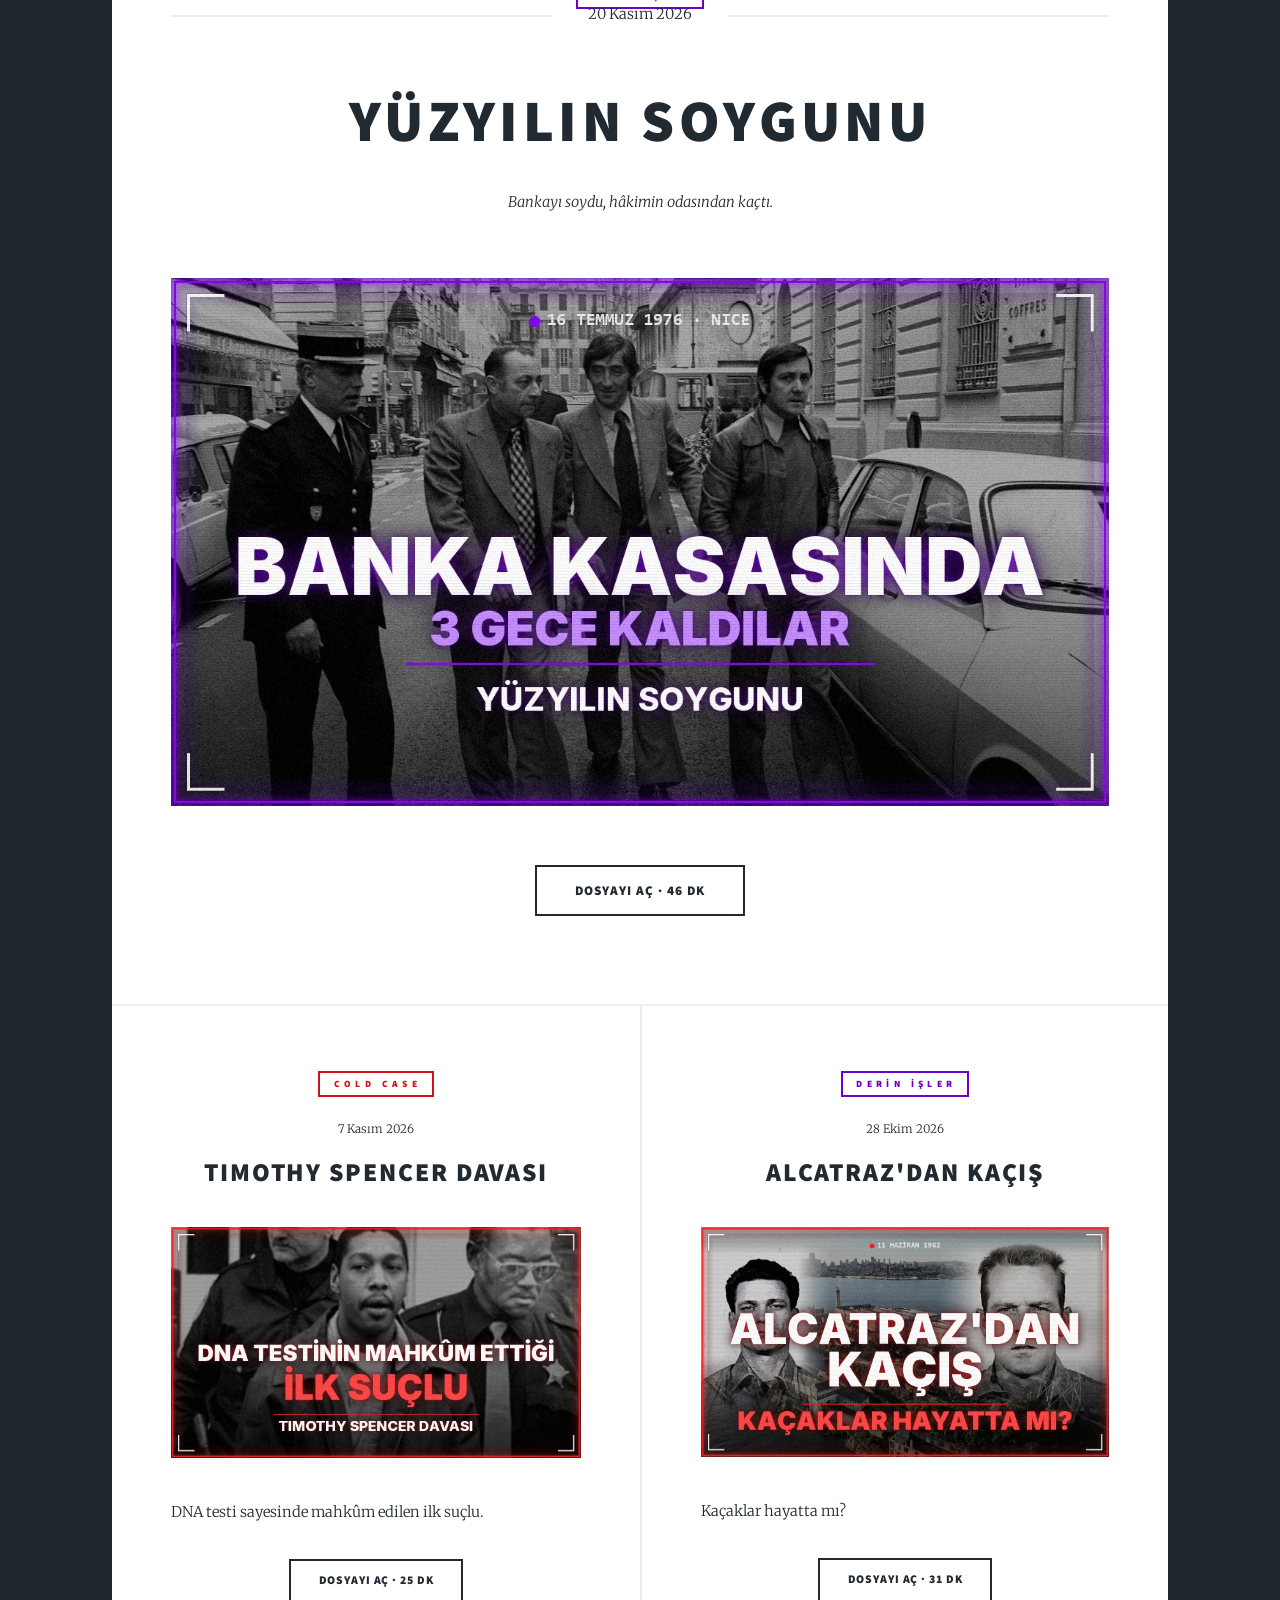
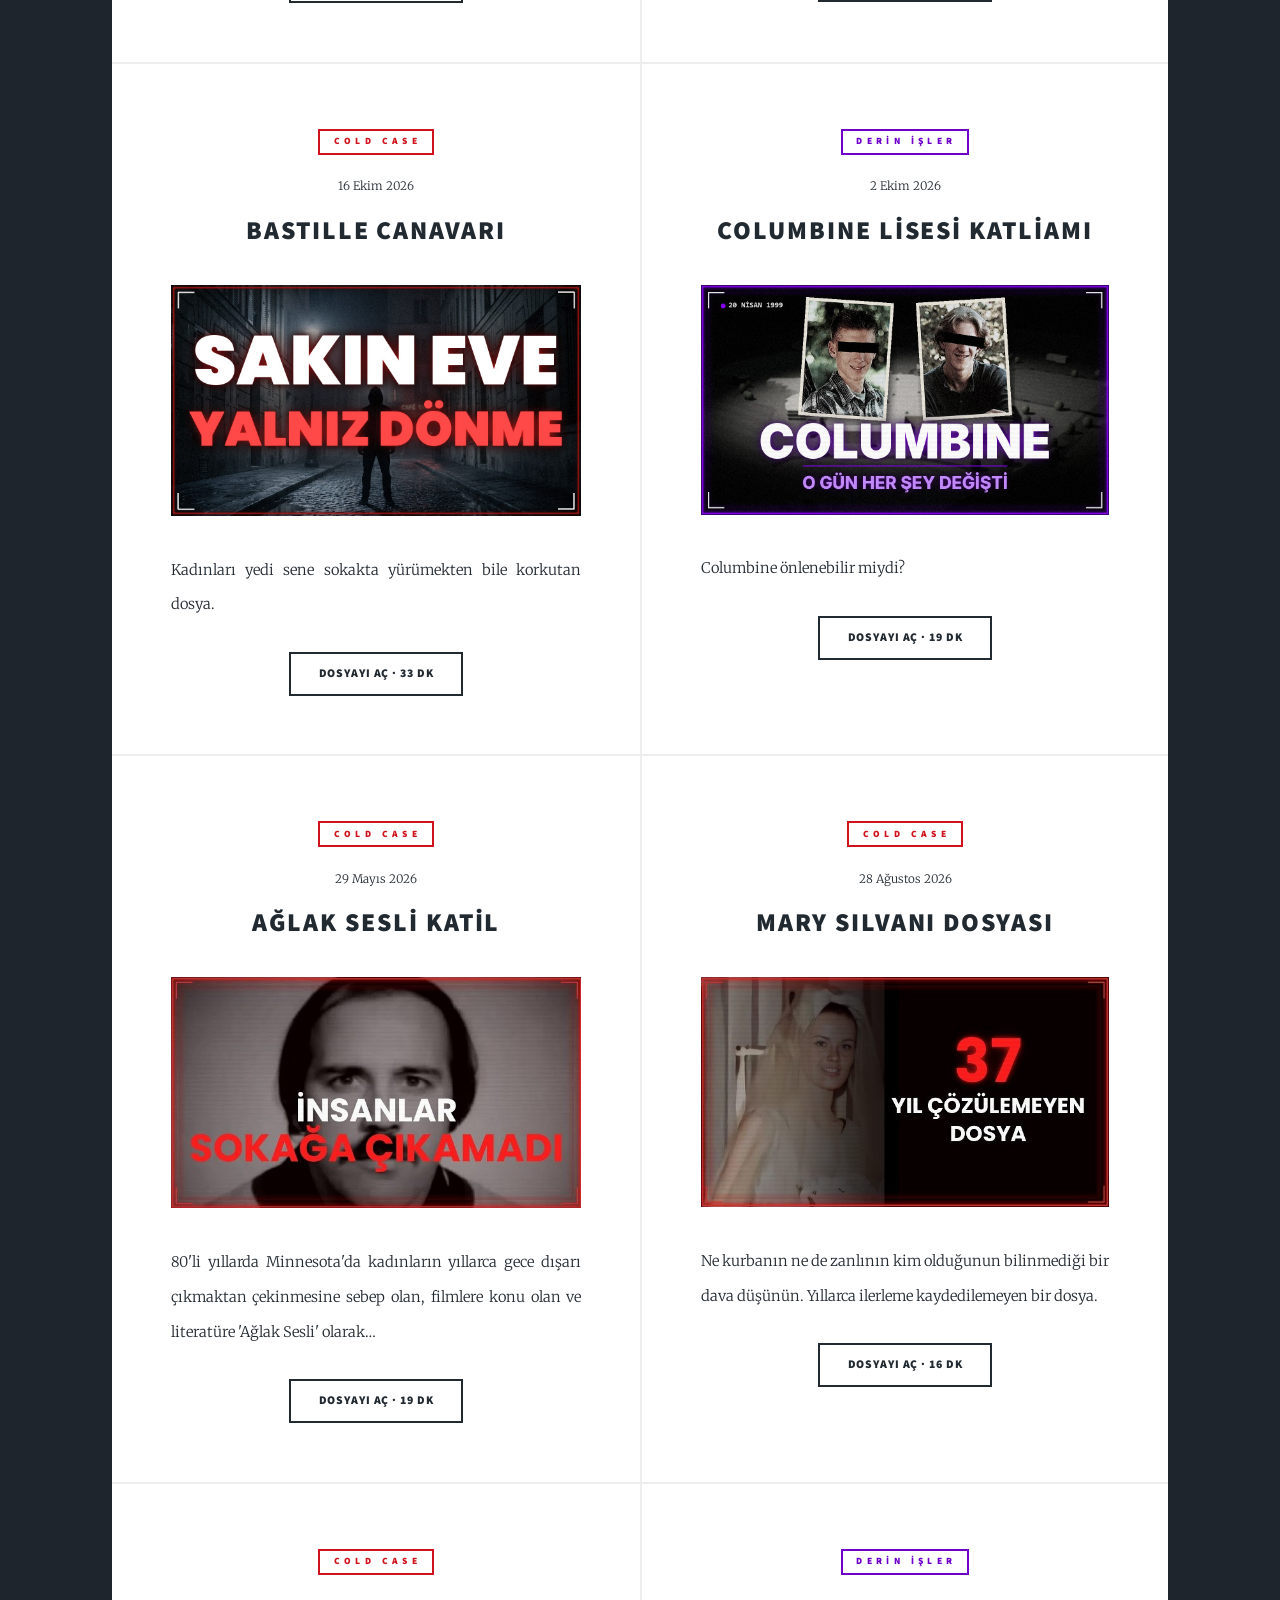
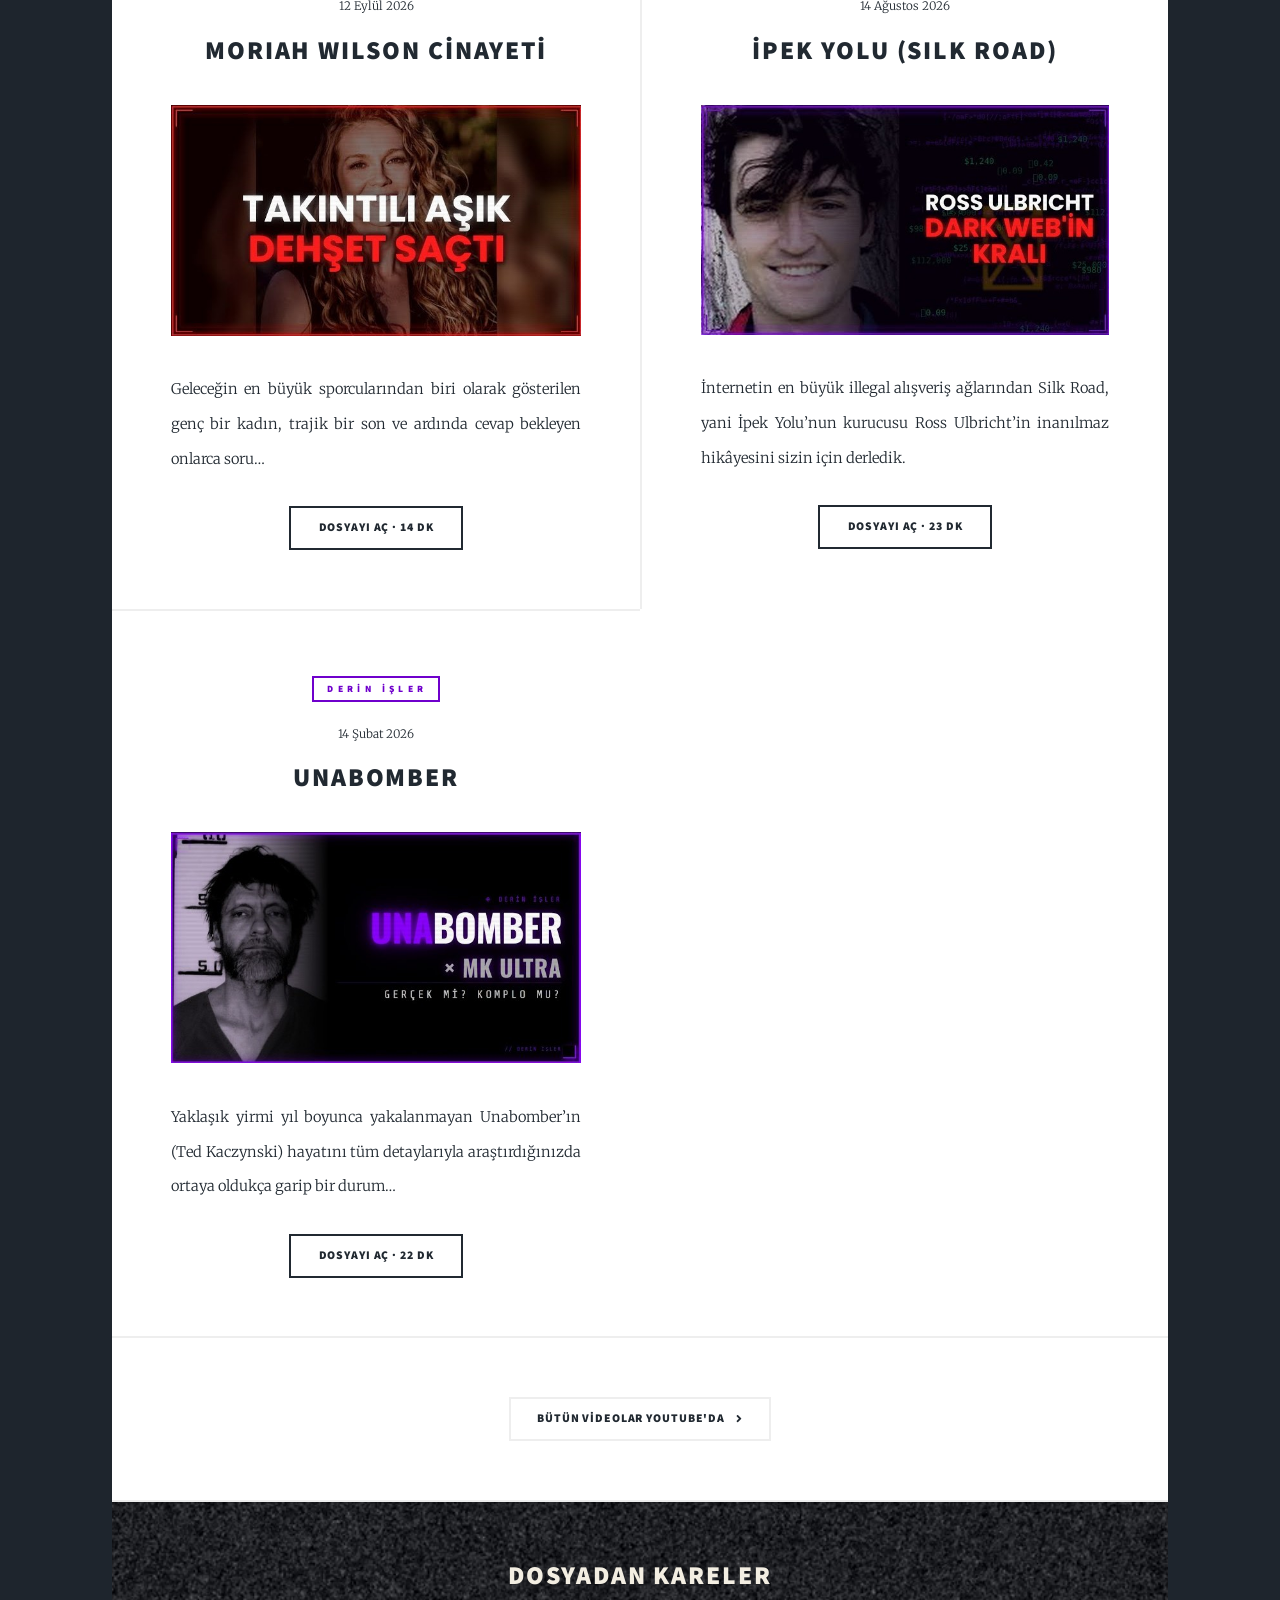
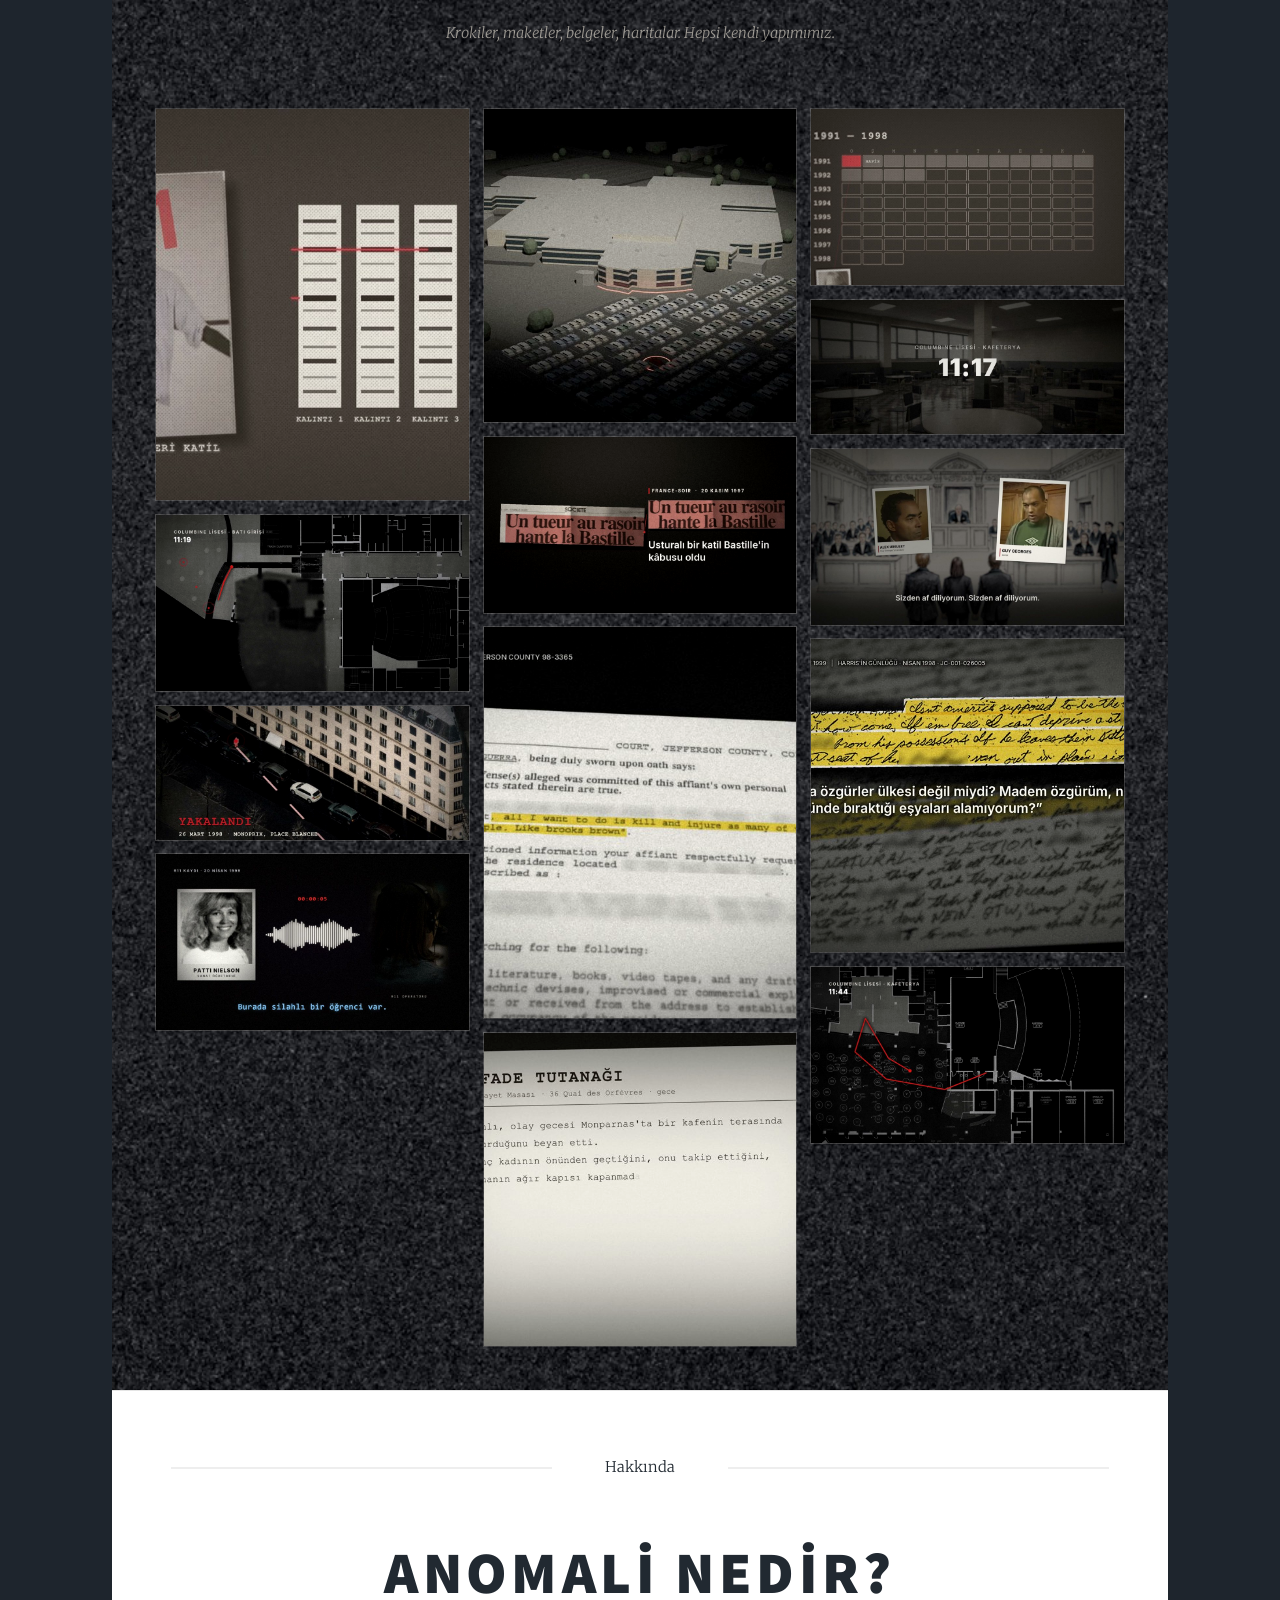
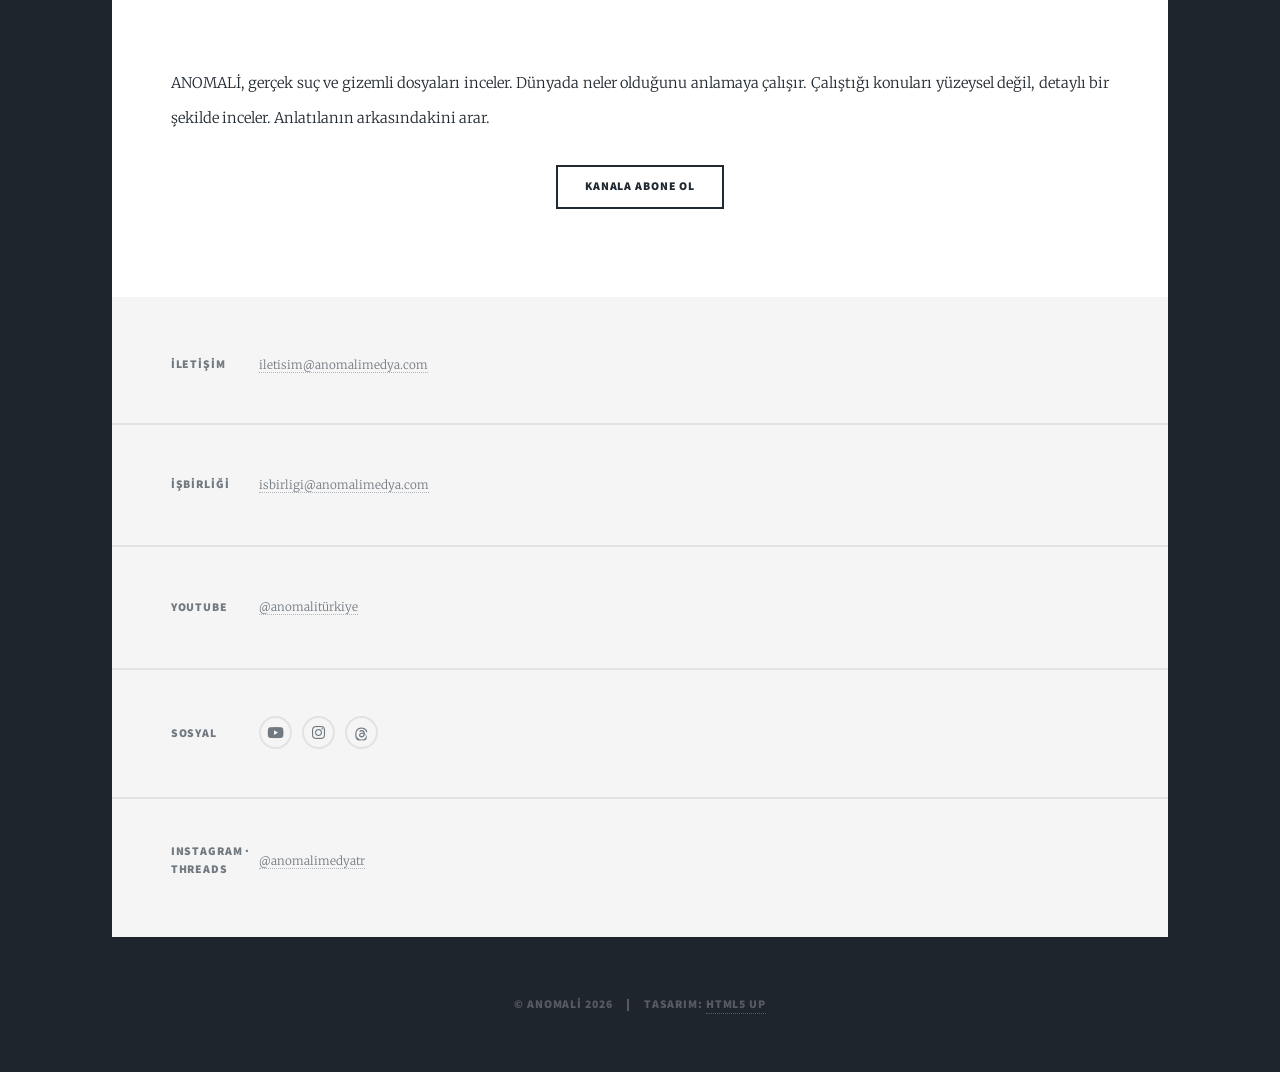
==== commit 71776e98: "SG öne çıkan; Alcatraz ve Spencer dosyaları eklendi Co-Authored-By: Claude Opus 5.5 <noreply@anthrop" ====
--- a/index.html
+++ b/index.html
@@ -100,19 +100,55 @@
 						<!-- Öne çıkan -->
 							<article class="post featured">
 								<header class="major">
-									<span class="liste-etiket cold">Cold Case</span>
-									<span class="date">16 Ekim 2026</span>
-									<h2><a href="dosya.html?id=gg">BASTILLE CANAVARI</a></h2>
-									<p>Kadınları yedi sene sokakta yürümekten bile korkutan dosya.</p>
+									<span class="liste-etiket derin">Derin İşler</span>
+									<span class="date">20 Kasım 2026</span>
+									<h2><a href="dosya.html?id=sg">YÜZYILIN SOYGUNU</a></h2>
+									<p>Bankayı soydu, hâkimin odasından kaçtı.</p>
 								</header>
-								<a href="dosya.html?id=gg" class="image main"><img src="images/kapak_gg.jpg" alt="Bastille Canavarı" /></a>
+								<a href="dosya.html?id=sg" class="image main"><img src="images/kapak_sg.jpg" alt="Yüzyılın Soygunu" /></a>
 								<ul class="actions special">
-									<li><a href="dosya.html?id=gg" class="button large">Dosyayı aç · 33 dk</a></li>
+									<li><a href="dosya.html?id=sg" class="button large">Dosyayı aç · 46 dk</a></li>
 								</ul>
 							</article>
 
 						<!-- Dosyalar -->
 							<section class="posts">
+								<article>
+									<header>
+										<span class="liste-etiket cold">Cold Case</span>
+										<span class="date">7 Kasım 2026</span>
+										<h2><a href="dosya.html?id=spencer">TIMOTHY SPENCER DAVASI</a></h2>
+									</header>
+									<a href="dosya.html?id=spencer" class="image fit"><img src="images/kapak_spencer.jpg" alt="" /></a>
+									<p>DNA testi sayesinde mahkûm edilen ilk suçlu.</p>
+									<ul class="actions special">
+										<li><a href="dosya.html?id=spencer" class="button">Dosyayı aç · 25 dk</a></li>
+									</ul>
+								</article>
+								<article>
+									<header>
+										<span class="liste-etiket derin">Derin İşler</span>
+										<span class="date">28 Ekim 2026</span>
+										<h2><a href="dosya.html?id=alcatraz">ALCATRAZ'DAN KAÇIŞ</a></h2>
+									</header>
+									<a href="dosya.html?id=alcatraz" class="image fit"><img src="images/kapak_alcatraz.jpg" alt="" /></a>
+									<p>Kaçaklar hayatta mı?</p>
+									<ul class="actions special">
+										<li><a href="dosya.html?id=alcatraz" class="button">Dosyayı aç · 31 dk</a></li>
+									</ul>
+								</article>
+								<article>
+									<header>
+										<span class="liste-etiket cold">Cold Case</span>
+										<span class="date">16 Ekim 2026</span>
+										<h2><a href="dosya.html?id=gg">BASTILLE CANAVARI</a></h2>
+									</header>
+									<a href="dosya.html?id=gg" class="image fit"><img src="images/kapak_gg.jpg" alt="" /></a>
+									<p>Kadınları yedi sene sokakta yürümekten bile korkutan dosya.</p>
+									<ul class="actions special">
+										<li><a href="dosya.html?id=gg" class="button">Dosyayı aç · 33 dk</a></li>
+									</ul>
+								</article>
 								<article>
 									<header>
 										<span class="liste-etiket derin">Derin İşler</span>
